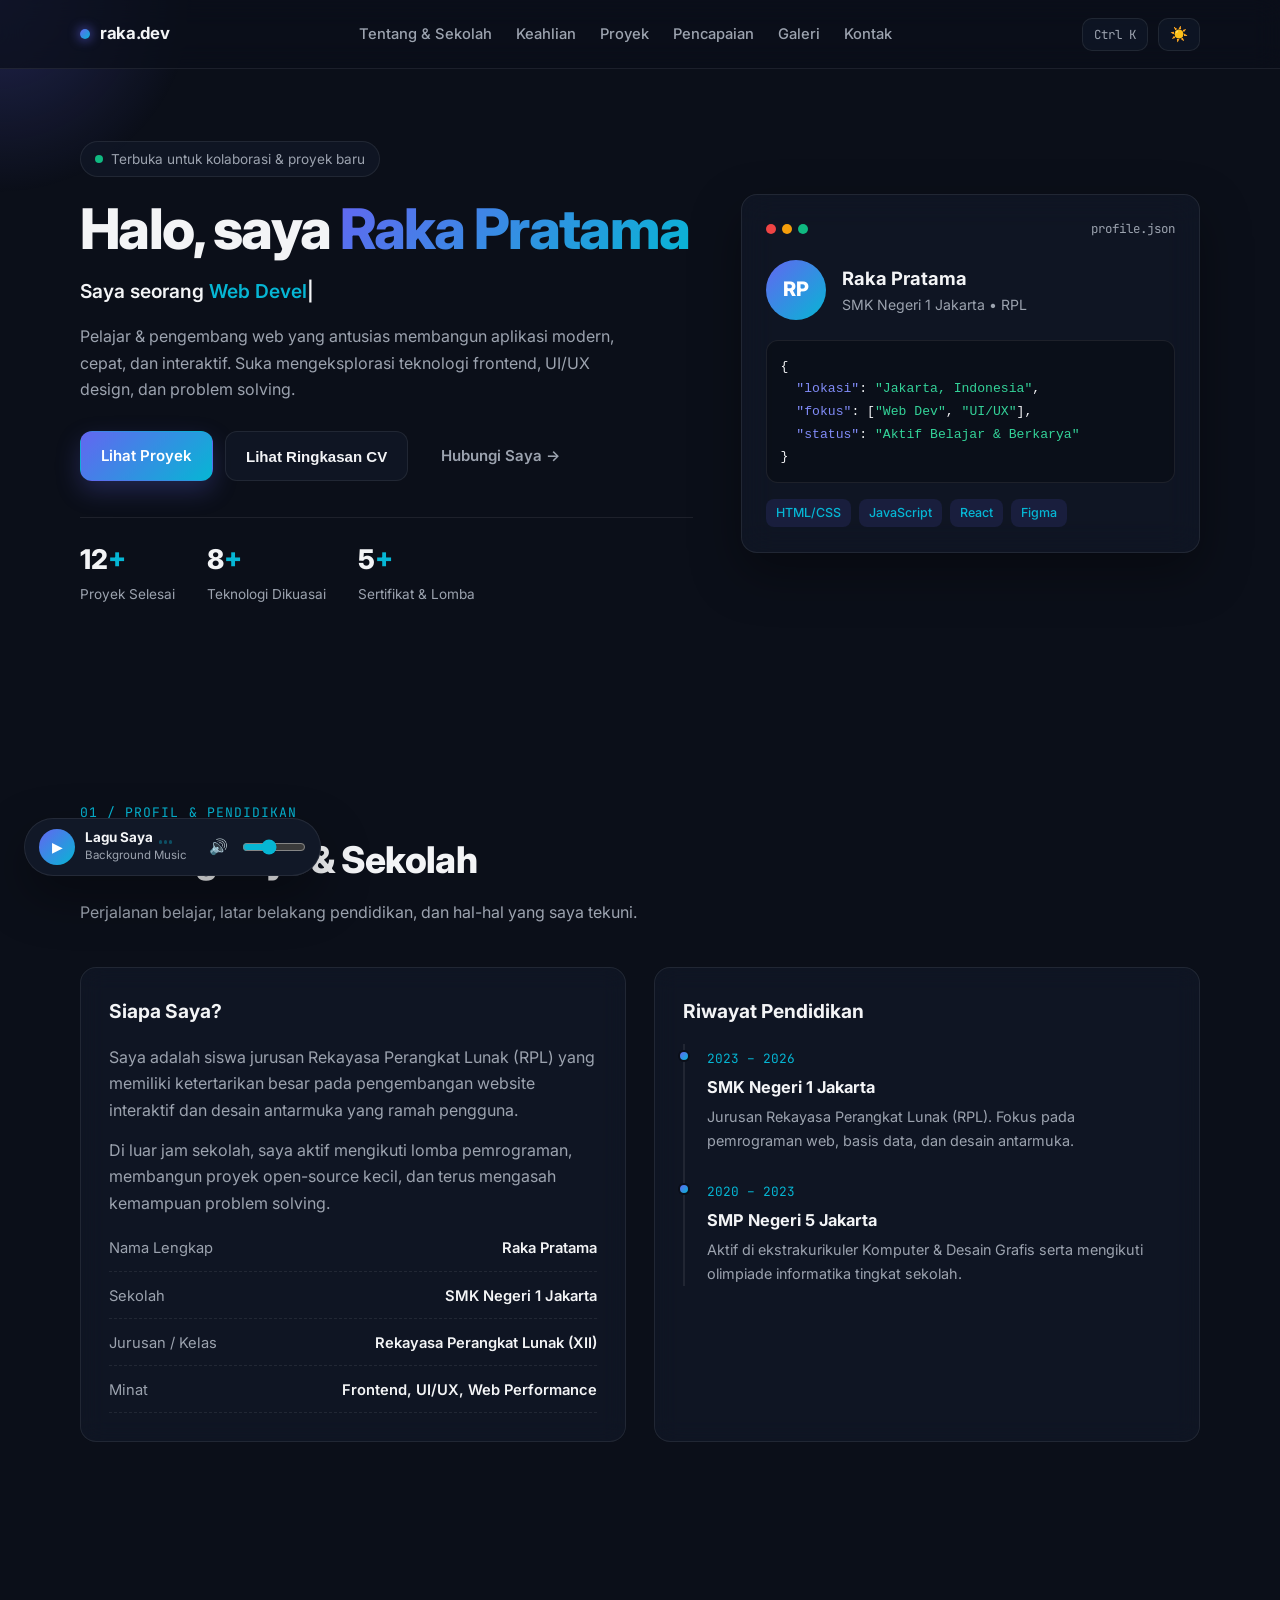
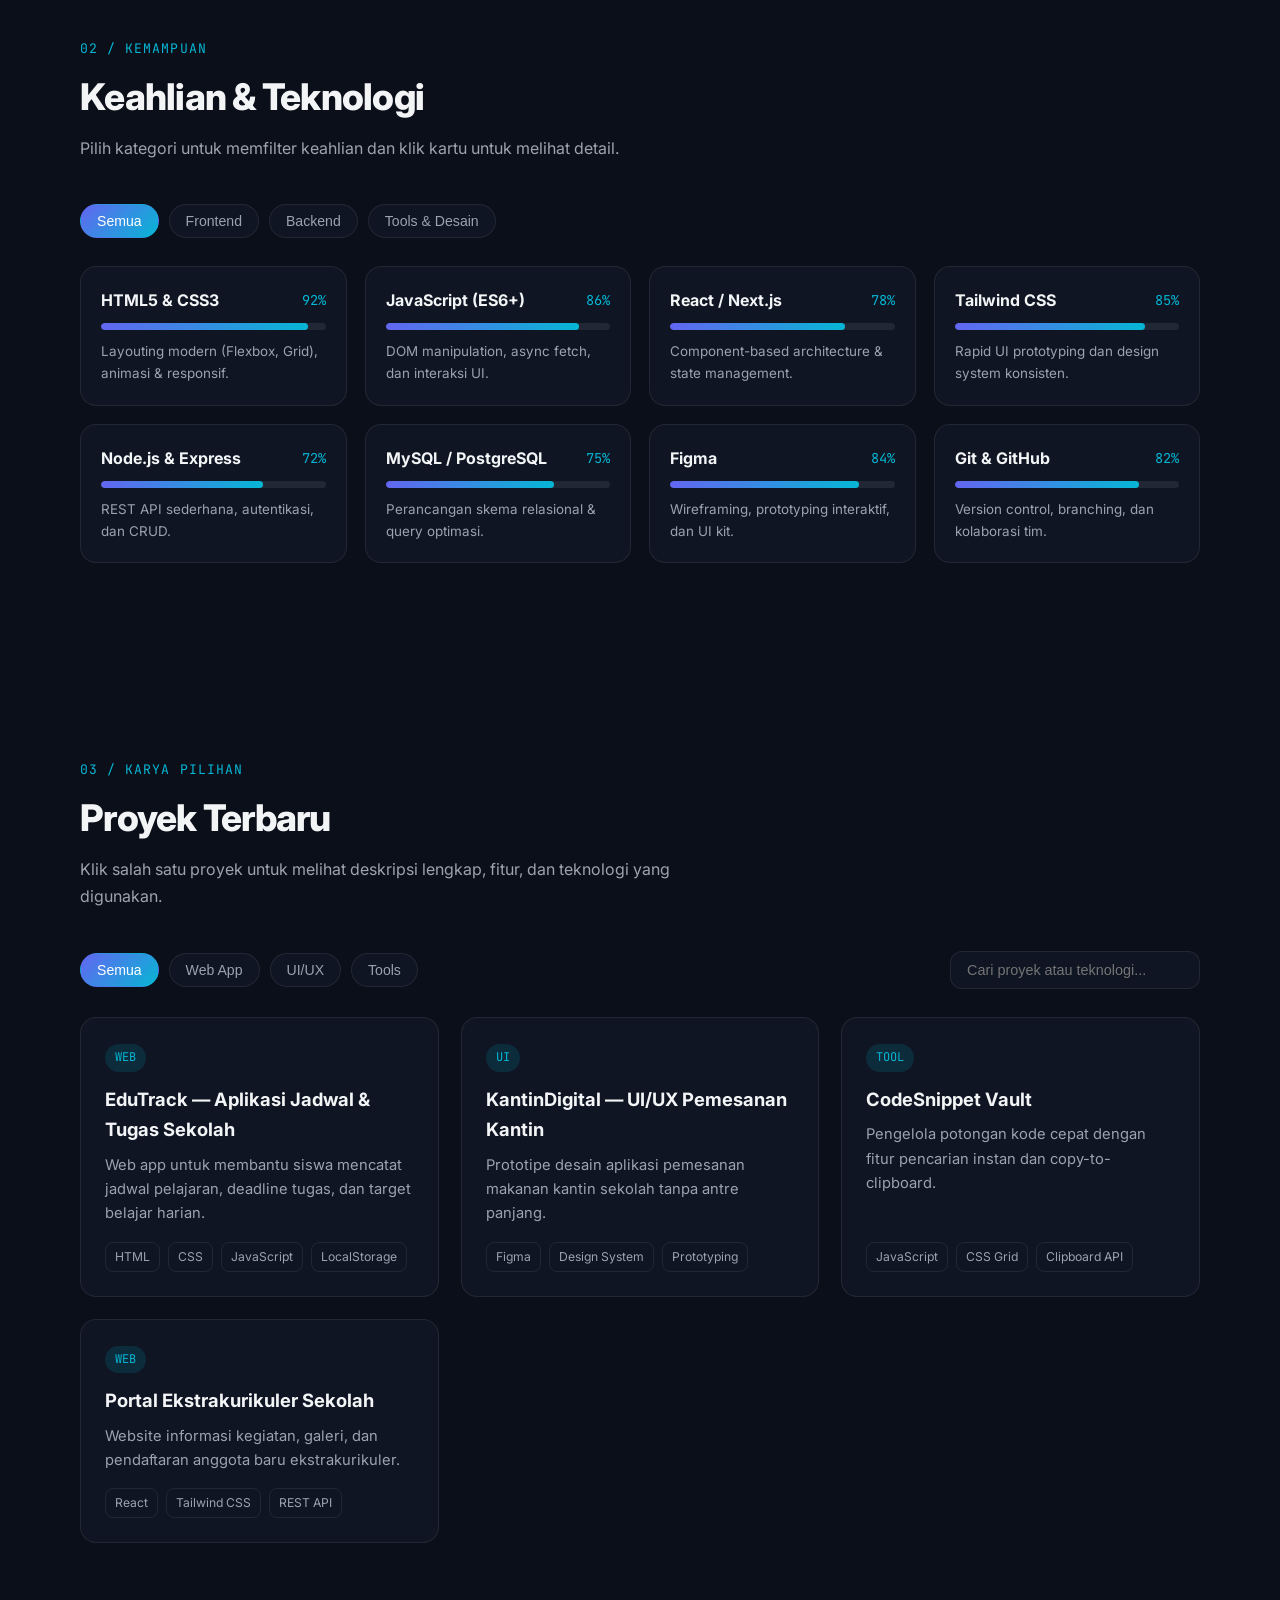
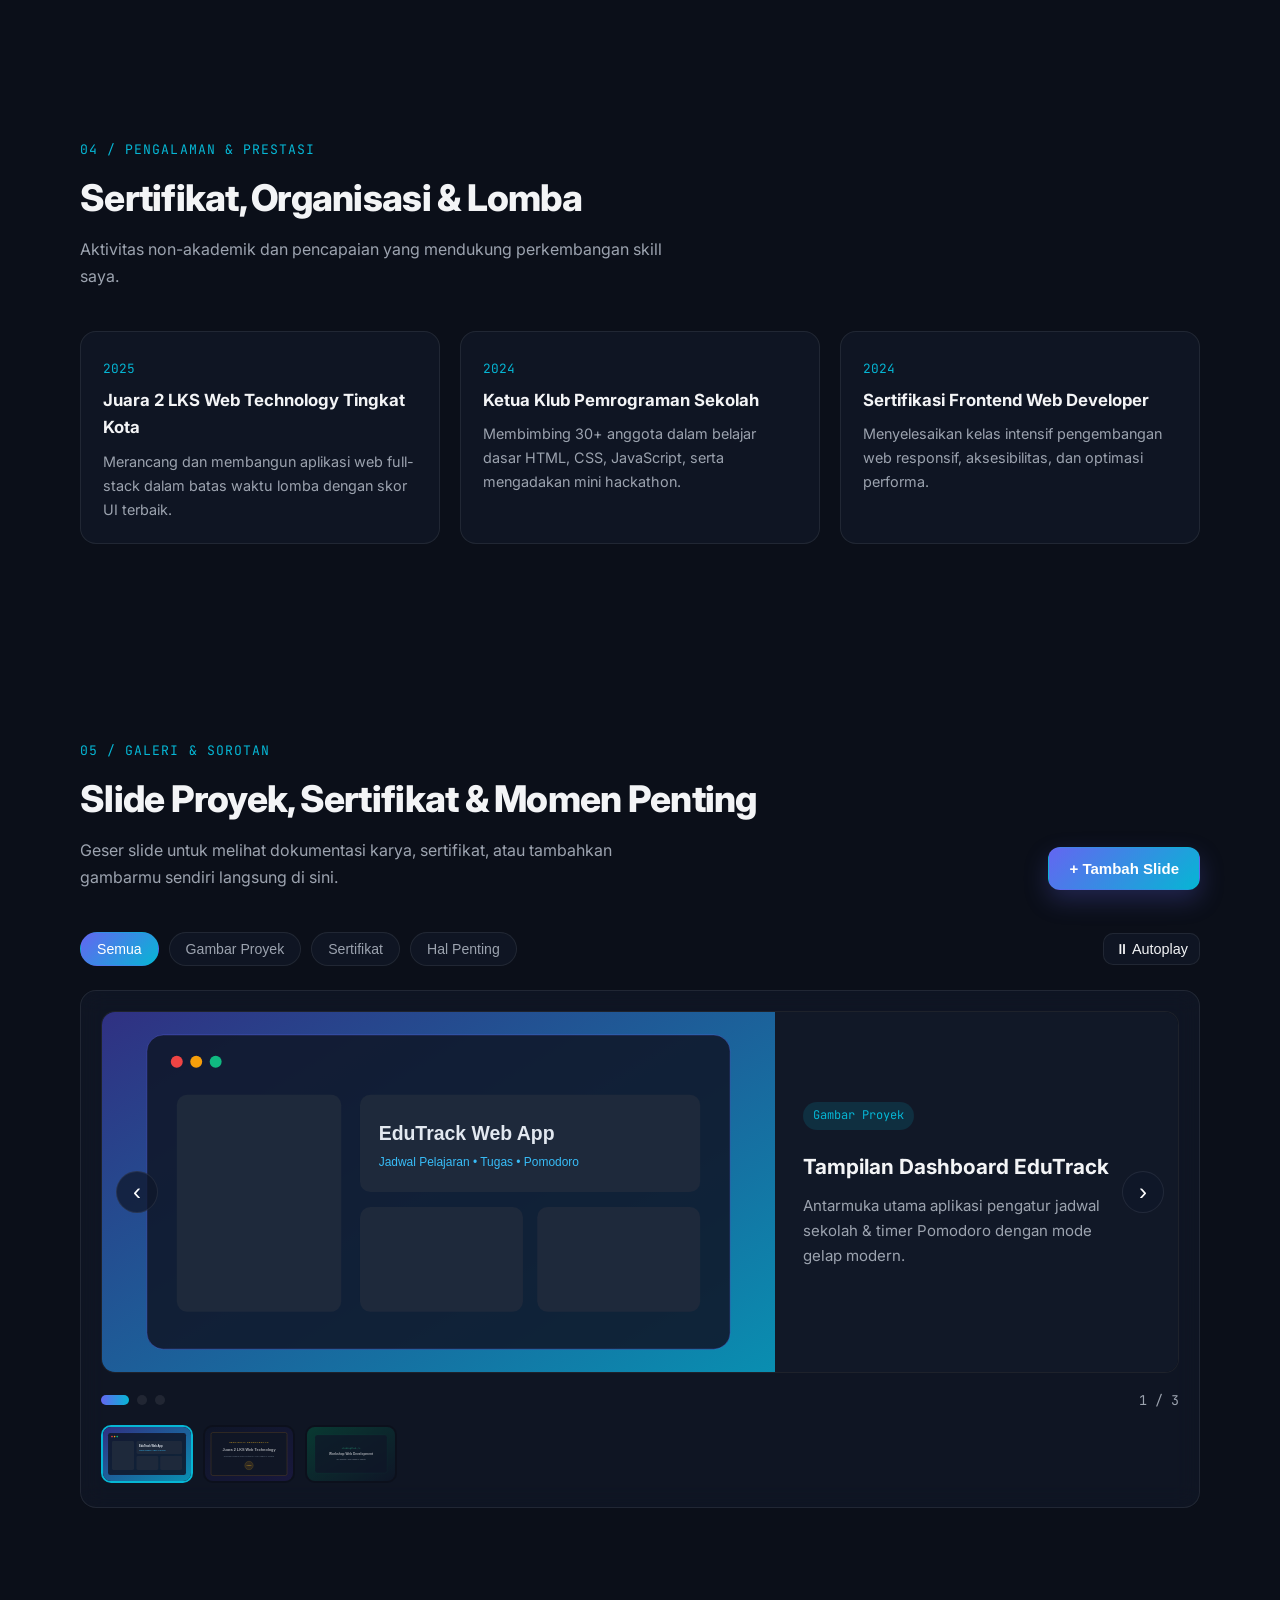
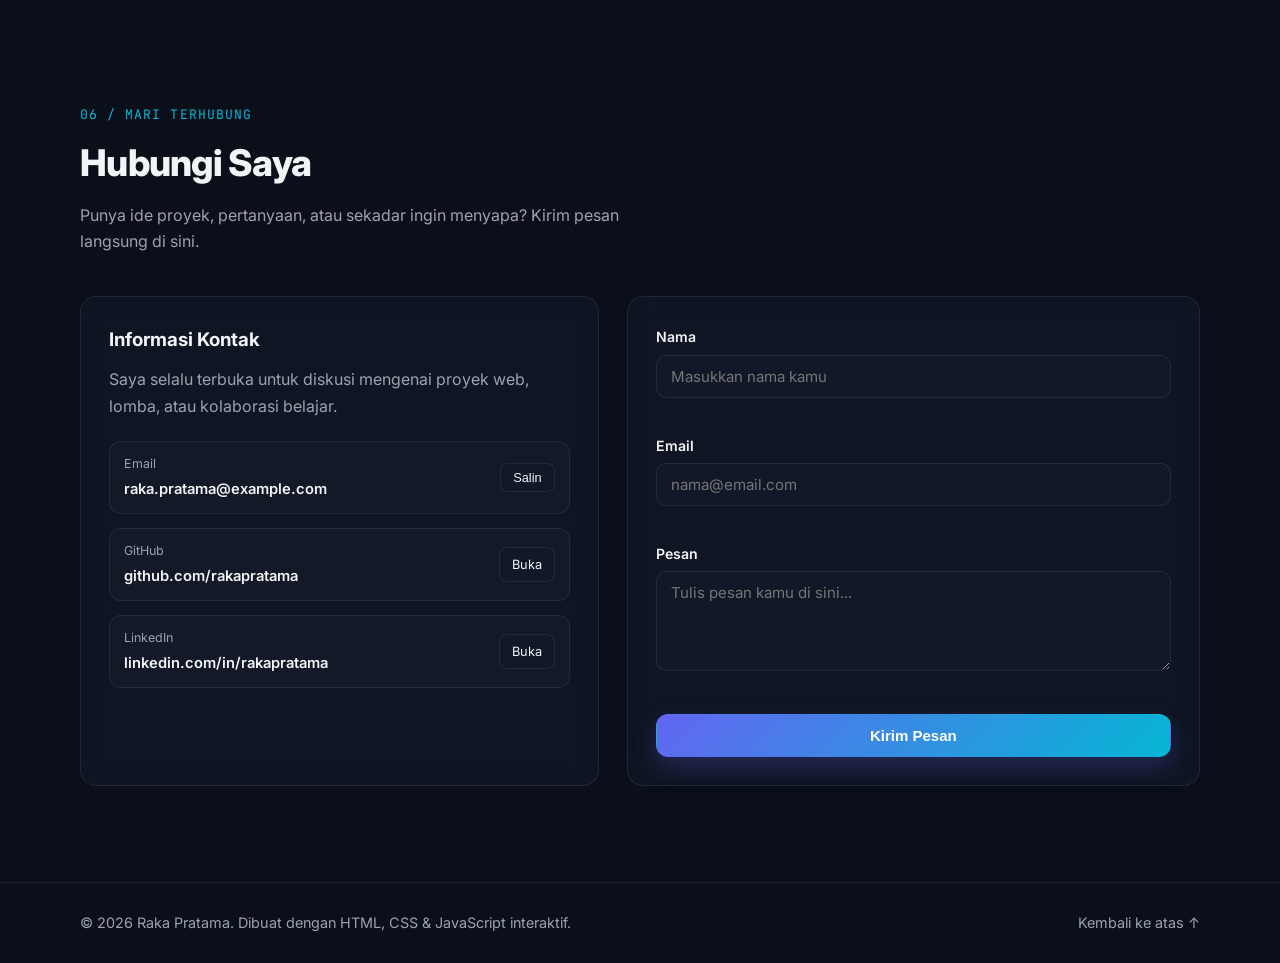
==== index.html @ 76063652 "Add files via upload" ====
<!DOCTYPE html>
<html lang="id" data-theme="dark">
<head>
  <meta charset="UTF-8" />
  <meta name="viewport" content="width=device-width, initial-scale=1.0" />
  <title>Portofolio — Raka Pratama</title>
  <meta name="description" content="Portofolio pribadi interaktif berisi profil, pendidikan, keahlian, proyek, dan kontak." />
  <link rel="preconnect" href="https://fonts.googleapis.com" />
  <link rel="preconnect" href="https://fonts.gstatic.com" crossorigin />
  <link href="https://fonts.googleapis.com/css2?family=Inter:wght@400;500;600;700;800&family=JetBrains+Mono:wght@400;500&display=swap" rel="stylesheet" />
  <link rel="stylesheet" href="styles.css" />
</head>
<body>
  <!-- Scroll Progress Bar -->
  <div class="scroll-progress" id="scrollProgress" aria-hidden="true"></div>

  <!-- Ambient Background Glow -->
  <div class="cursor-glow" id="cursorGlow" aria-hidden="true"></div>

  <!-- Navigation -->
  <header class="navbar" id="navbar">
    <div class="container nav-inner">
      <a href="#hero" class="brand">
        <span class="brand-dot"></span>
        <span id="navBrandName">raka.dev</span>
      </a>

      <nav class="nav-links" id="navLinks" aria-label="Navigasi utama">
        <a href="#about" class="nav-link">Tentang & Sekolah</a>
        <a href="#skills" class="nav-link">Keahlian</a>
        <a href="#projects" class="nav-link">Proyek</a>
        <a href="#achievements" class="nav-link">Pencapaian</a>
        <a href="#gallery" class="nav-link">Galeri</a>
        <a href="#contact" class="nav-link">Kontak</a>
      </nav>

      <div class="nav-actions">
        <button class="icon-btn" id="cmdBtn" title="Navigasi Cepat (Ctrl+K)" aria-label="Buka navigasi cepat">
          <span class="kbd-hint">Ctrl K</span>
        </button>
        <button class="icon-btn" id="themeToggle" title="Ganti Tema" aria-label="Ganti tema gelap atau terang">
          <span id="themeIcon">☀️</span>
        </button>
        <button class="hamburger" id="hamburger" aria-label="Buka menu" aria-expanded="false">
          <span></span><span></span><span></span>
        </button>
      </div>
    </div>
  </header>

  <main>
    <!-- Hero Section -->
    <section id="hero" class="hero section">
      <div class="container hero-grid">
        <div class="hero-content reveal">
          <div class="status-pill">
            <span class="pulse-dot"></span>
            <span id="heroStatus">Terbuka untuk kolaborasi & proyek baru</span>
          </div>

          <h1 class="hero-title">
            Halo, saya <span class="gradient-text" id="heroName">Raka Pratama</span>
          </h1>

          <p class="hero-typing-wrap">
            Saya seorang <span class="typing-text" id="typingText"></span><span class="cursor-blink">|</span>
          </p>

          <p class="hero-desc" id="heroBio">
            Pelajar & pengembang web yang antusias membangun aplikasi modern, cepat, dan interaktif.
            Suka mengeksplorasi teknologi frontend, UI/UX design, dan problem solving.
          </p>

          <div class="hero-cta">
            <a href="#projects" class="btn btn-primary">Lihat Proyek</a>
            <button class="btn btn-secondary" id="openCvBtn">Lihat Ringkasan CV</button>
            <a href="#contact" class="btn btn-ghost">Hubungi Saya →</a>
          </div>

          <div class="hero-stats">
            <div class="stat-item">
              <span class="stat-num" data-target="12">0</span><span class="stat-plus">+</span>
              <span class="stat-label">Proyek Selesai</span>
            </div>
            <div class="stat-item">
              <span class="stat-num" data-target="8">0</span><span class="stat-plus">+</span>
              <span class="stat-label">Teknologi Dikuasai</span>
            </div>
            <div class="stat-item">
              <span class="stat-num" data-target="5">0</span><span class="stat-plus">+</span>
              <span class="stat-label">Sertifikat & Lomba</span>
            </div>
          </div>
        </div>

        <div class="hero-visual reveal">
          <div class="profile-card" id="tiltCard">
            <div class="profile-card-header">
              <div class="window-dots">
                <span></span><span></span><span></span>
              </div>
              <span class="mono-tag">profile.json</span>
            </div>
            <div class="profile-avatar">
              <div class="avatar-ring">
                <span class="avatar-initials" id="avatarInitials">RP</span>
              </div>
              <div class="profile-meta">
                <h2 id="cardName">Raka Pratama</h2>
                <p id="cardSchool">SMK Negeri 1 Jakarta • RPL</p>
              </div>
            </div>
            <pre class="code-snippet"><code>{
  <span class="code-key">"lokasi"</span>: <span class="code-str">"Jakarta, Indonesia"</span>,
  <span class="code-key">"fokus"</span>: [<span class="code-str">"Web Dev"</span>, <span class="code-str">"UI/UX"</span>],
  <span class="code-key">"status"</span>: <span class="code-str">"Aktif Belajar & Berkarya"</span>
}</code></pre>
            <div class="quick-tags">
              <span>HTML/CSS</span>
              <span>JavaScript</span>
              <span>React</span>
              <span>Figma</span>
            </div>
          </div>
        </div>
      </div>
    </section>

    <!-- About & School Section -->
    <section id="about" class="section">
      <div class="container">
        <div class="section-header reveal">
          <span class="section-eyebrow">01 / Profil & Pendidikan</span>
          <h2 class="section-title">Tentang Saya & Sekolah</h2>
          <p class="section-subtitle">Perjalanan belajar, latar belakang pendidikan, dan hal-hal yang saya tekuni.</p>
        </div>

        <div class="about-grid">
          <div class="card about-card reveal">
            <h3>Siapa Saya?</h3>
            <p id="aboutText1">
              Saya adalah siswa jurusan Rekayasa Perangkat Lunak (RPL) yang memiliki ketertarikan besar pada pengembangan website interaktif dan desain antarmuka yang ramah pengguna.
            </p>
            <p id="aboutText2">
              Di luar jam sekolah, saya aktif mengikuti lomba pemrograman, membangun proyek open-source kecil, dan terus mengasah kemampuan problem solving.
            </p>
            <div class="info-list">
              <div class="info-row">
                <span class="info-label">Nama Lengkap</span>
                <span class="info-value" id="infoName">Raka Pratama</span>
              </div>
              <div class="info-row">
                <span class="info-label">Sekolah</span>
                <span class="info-value" id="infoSchool">SMK Negeri 1 Jakarta</span>
              </div>
              <div class="info-row">
                <span class="info-label">Jurusan / Kelas</span>
                <span class="info-value" id="infoMajor">Rekayasa Perangkat Lunak (XII)</span>
              </div>
              <div class="info-row">
                <span class="info-label">Minat</span>
                <span class="info-value" id="infoInterest">Frontend, UI/UX, Web Performance</span>
              </div>
            </div>
          </div>

          <div class="card timeline-card reveal">
            <h3>Riwayat Pendidikan</h3>
            <div class="timeline" id="educationTimeline">
              <!-- Populated by JS -->
            </div>
          </div>
        </div>
      </div>
    </section>

    <!-- Skills Section -->
    <section id="skills" class="section">
      <div class="container">
        <div class="section-header reveal">
          <span class="section-eyebrow">02 / Kemampuan</span>
          <h2 class="section-title">Keahlian & Teknologi</h2>
          <p class="section-subtitle">Pilih kategori untuk memfilter keahlian dan klik kartu untuk melihat detail.</p>
        </div>

        <div class="filter-bar reveal" id="skillFilters" role="tablist" aria-label="Filter keahlian">
          <button class="filter-btn active" data-filter="all">Semua</button>
          <button class="filter-btn" data-filter="frontend">Frontend</button>
          <button class="filter-btn" data-filter="backend">Backend</button>
          <button class="filter-btn" data-filter="tools">Tools & Desain</button>
        </div>

        <div class="skills-grid" id="skillsGrid">
          <!-- Populated by JS -->
        </div>
      </div>
    </section>

    <!-- Projects Section -->
    <section id="projects" class="section">
      <div class="container">
        <div class="section-header reveal">
          <span class="section-eyebrow">03 / Karya Pilihan</span>
          <h2 class="section-title">Proyek Terbaru</h2>
          <p class="section-subtitle">Klik salah satu proyek untuk melihat deskripsi lengkap, fitur, dan teknologi yang digunakan.</p>
        </div>

        <div class="projects-controls reveal">
          <div class="filter-bar" id="projectFilters" role="tablist" aria-label="Filter proyek">
            <button class="filter-btn active" data-filter="all">Semua</button>
            <button class="filter-btn" data-filter="web">Web App</button>
            <button class="filter-btn" data-filter="ui">UI/UX</button>
            <button class="filter-btn" data-filter="tool">Tools</button>
          </div>
          <div class="search-box">
            <input type="search" id="projectSearch" placeholder="Cari proyek atau teknologi..." aria-label="Cari proyek" />
          </div>
        </div>

        <div class="projects-grid" id="projectsGrid">
          <!-- Populated by JS -->
        </div>
      </div>
    </section>

    <!-- Achievements & Experience Section -->
    <section id="achievements" class="section">
      <div class="container">
        <div class="section-header reveal">
          <span class="section-eyebrow">04 / Pengalaman & Prestasi</span>
          <h2 class="section-title">Sertifikat, Organisasi & Lomba</h2>
          <p class="section-subtitle">Aktivitas non-akademik dan pencapaian yang mendukung perkembangan skill saya.</p>
        </div>

        <div class="achievements-grid" id="achievementsGrid">
          <!-- Populated by JS -->
        </div>
      </div>
    </section>

    <!-- Gallery & Highlights Slider Section -->
    <section id="gallery" class="section">
      <div class="container">
        <div class="section-header gallery-header reveal">
          <div>
            <span class="section-eyebrow">05 / Galeri & Sorotan</span>
            <h2 class="section-title">Slide Proyek, Sertifikat & Momen Penting</h2>
            <p class="section-subtitle">Geser slide untuk melihat dokumentasi karya, sertifikat, atau tambahkan gambarmu sendiri langsung di sini.</p>
          </div>
          <button class="btn btn-primary" id="openAddSlideBtn">+ Tambah Slide</button>
        </div>

        <div class="gallery-controls reveal">
          <div class="filter-bar" id="galleryFilters" role="tablist" aria-label="Filter galeri">
            <button class="filter-btn active" data-filter="all">Semua</button>
            <button class="filter-btn" data-filter="proyek">Gambar Proyek</button>
            <button class="filter-btn" data-filter="sertifikat">Sertifikat</button>
            <button class="filter-btn" data-filter="penting">Hal Penting</button>
          </div>
          <button class="icon-btn" id="autoplayToggle" aria-pressed="true" title="Putar/Jeda slide otomatis">
            ⏸ Autoplay
          </button>
        </div>

        <div class="slider-wrapper card reveal" id="sliderWrapper">
          <div class="slider-viewport" id="sliderViewport">
            <div class="slider-track" id="sliderTrack">
              <!-- Populated by JS -->
            </div>
            <button class="slider-arrow prev" id="prevSlideBtn" aria-label="Slide sebelumnya">‹</button>
            <button class="slider-arrow next" id="nextSlideBtn" aria-label="Slide berikutnya">›</button>
          </div>

          <div class="slider-footer">
            <div class="slider-dots" id="sliderDots" role="tablist" aria-label="Pilih slide"></div>
            <div class="slider-counter" id="sliderCounter">1 / 1</div>
          </div>

          <div class="slider-thumbs" id="sliderThumbs"></div>
        </div>
      </div>
    </section>

    <!-- Contact Section -->
    <section id="contact" class="section">
      <div class="container">
        <div class="section-header reveal">
          <span class="section-eyebrow">06 / Mari Terhubung</span>
          <h2 class="section-title">Hubungi Saya</h2>
          <p class="section-subtitle">Punya ide proyek, pertanyaan, atau sekadar ingin menyapa? Kirim pesan langsung di sini.</p>
        </div>

        <div class="contact-grid">
          <div class="card contact-info reveal">
            <h3>Informasi Kontak</h3>
            <p>Saya selalu terbuka untuk diskusi mengenai proyek web, lomba, atau kolaborasi belajar.</p>

            <div class="contact-items">
              <div class="contact-item">
                <div>
                  <span class="contact-label">Email</span>
                  <span class="contact-value" id="contactEmail">raka.pratama@example.com</span>
                </div>
                <button class="btn-mini copy-btn" data-copy="raka.pratama@example.com">Salin</button>
              </div>
              <div class="contact-item">
                <div>
                  <span class="contact-label">GitHub</span>
                  <span class="contact-value">github.com/rakapratama</span>
                </div>
                <a href="https://github.com" target="_blank" rel="noopener" class="btn-mini">Buka</a>
              </div>
              <div class="contact-item">
                <div>
                  <span class="contact-label">LinkedIn</span>
                  <span class="contact-value">linkedin.com/in/rakapratama</span>
                </div>
                <a href="https://linkedin.com" target="_blank" rel="noopener" class="btn-mini">Buka</a>
              </div>
            </div>
          </div>

          <form class="card contact-form reveal" id="contactForm" novalidate>
            <div class="form-group">
              <label for="senderName">Nama</label>
              <input type="text" id="senderName" name="name" placeholder="Masukkan nama kamu" required />
              <span class="error-msg" id="nameError"></span>
            </div>
            <div class="form-group">
              <label for="senderEmail">Email</label>
              <input type="email" id="senderEmail" name="email" placeholder="nama@email.com" required />
              <span class="error-msg" id="emailError"></span>
            </div>
            <div class="form-group">
              <label for="senderMessage">Pesan</label>
              <textarea id="senderMessage" name="message" rows="4" placeholder="Tulis pesan kamu di sini..." required></textarea>
              <span class="error-msg" id="messageError"></span>
            </div>
            <button type="submit" class="btn btn-primary btn-full">Kirim Pesan</button>
          </form>
        </div>
      </div>
    </section>
  </main>

  <footer class="footer">
    <div class="container footer-inner">
      <p>© <span id="yearNow">2026</span> <span id="footerName">Raka Pratama</span>. Dibuat dengan HTML, CSS & JavaScript interaktif.</p>
      <a href="#hero" class="back-top">Kembali ke atas ↑</a>
    </div>
  </footer>

  <!-- Project Detail Modal -->
  <div class="modal-backdrop" id="projectModal" aria-hidden="true" role="dialog" aria-modal="true">
    <div class="modal-box">
      <button class="modal-close" id="closeProjectModal" aria-label="Tutup modal">✕</button>
      <div id="projectModalBody"></div>
    </div>
  </div>

  <!-- CV Preview Modal -->
  <div class="modal-backdrop" id="cvModal" aria-hidden="true" role="dialog" aria-modal="true">
    <div class="modal-box">
      <button class="modal-close" id="closeCvModal" aria-label="Tutup modal CV">✕</button>
      <h2>Ringkasan CV</h2>
      <p class="modal-subtitle">Raka Pratama — Pelajar RPL & Web Developer</p>
      <div class="cv-preview">
        <h4>Pendidikan</h4>
        <p>SMK Negeri 1 Jakarta — Rekayasa Perangkat Lunak (2023 – 2026)</p>
        <h4>Keahlian Utama</h4>
        <p>HTML5, CSS3, JavaScript (ES6+), React, Node.js, Tailwind CSS, Figma, Git</p>
        <h4>Pengalaman & Prestasi</h4>
        <ul>
          <li>Juara 2 LKS Web Technology Tingkat Kota (2025)</li>
          <li>Ketua Divisi IT — OSIS / Klub Coding Sekolah</li>
          <li>Magang Junior Frontend Developer (3 Bulan)</li>
        </ul>
      </div>
      <div class="modal-actions">
        <button class="btn btn-primary" id="printCvBtn">Cetak / Simpan PDF</button>
      </div>
    </div>
  </div>

  <!-- Command Palette (Ctrl+K) -->
  <div class="modal-backdrop" id="cmdModal" aria-hidden="true" role="dialog" aria-modal="true">
    <div class="modal-box cmd-box">
      <input type="text" id="cmdInput" placeholder="Ketik tujuan (contoh: proyek, sekolah, tema, cv)..." aria-label="Perintah cepat" />
      <ul class="cmd-list" id="cmdList"></ul>
    </div>
  </div>

  <!-- Add Slide Modal -->
  <div class="modal-backdrop" id="addSlideModal" aria-hidden="true" role="dialog" aria-modal="true">
    <div class="modal-box">
      <button class="modal-close" id="closeAddSlideModal" aria-label="Tutup modal tambah slide">✕</button>
      <h2>Tambah Gambar ke Slide</h2>
      <p class="modal-subtitle">Unggah gambar proyek, sertifikat, atau momen penting langsung dari perangkatmu.</p>
      <form id="addSlideForm">
        <div class="form-group">
          <label for="slideCategory">Kategori</label>
          <select id="slideCategory" required>
            <option value="proyek">Gambar Proyek</option>
            <option value="sertifikat">Sertifikat</option>
            <option value="penting">Hal Penting</option>
          </select>
        </div>
        <div class="form-group">
          <label for="slideTitle">Judul Slide</label>
          <input type="text" id="slideTitle" placeholder="Contoh: Sertifikat Juara 2 LKS Web Tech" required />
        </div>
        <div class="form-group">
          <label for="slideDesc">Keterangan Singkat</label>
          <textarea id="slideDesc" rows="2" placeholder="Ceritakan sedikit tentang gambar ini..." required></textarea>
        </div>
        <div class="form-group">
          <label for="slideFile">Pilih File Gambar (JPG/PNG/WebP)</label>
          <input type="file" id="slideFile" accept="image/*" />
        </div>
        <div class="form-group">
          <label for="slideUrl">Atau masukkan URL Gambar (opsional)</label>
          <input type="url" id="slideUrl" placeholder="https://example.com/gambar.jpg" />
        </div>
        <button type="submit" class="btn btn-primary btn-full">Tambahkan ke Slide</button>
      </form>
    </div>
  </div>

  <!-- Floating Music Player -->
  <div class="music-player" id="musicPlayer" aria-label="Pemutar musik latar">
    <button class="music-play-btn" id="musicToggleBtn" aria-label="Putar atau jeda musik" title="Putar / Jeda Musik">
      <span id="musicPlayIcon">▶</span>
    </button>
    <div class="music-info">
      <div class="music-title-row">
        <span class="music-title" id="musicTitle">Lofi Ambient Beat</span>
        <div class="eq-bars" id="eqBars" aria-hidden="true">
          <span></span><span></span><span></span>
        </div>
      </div>
      <span class="music-artist" id="musicArtist">Ganti lagu di script.js</span>
    </div>
    <button class="music-mute-btn" id="musicMuteBtn" aria-label="Bisukan musik" title="Bisukan / Suarakan">🔊</button>
    <input type="range" class="music-volume" id="musicVolume" min="0" max="1" step="0.05" value="0.4" aria-label="Volume musik" />
    <audio id="bgAudio" loop preload="none"></audio>
  </div>

  <!-- Toast Notification -->
  <div class="toast" id="toast" role="status" aria-live="polite"></div>

  <script src="script.js"></script>
</body>
</html>
---- styles.css ----
/* ===== CSS Variables & Themes ===== */
:root {
  --bg: #0b0f19;
  --bg-elevated: #111827;
  --card-bg: rgba(17, 24, 39, 0.72);
  --border: rgba(255, 255, 255, 0.08);
  --text: #f3f4f6;
  --text-muted: #9ca3af;
  --accent: #6366f1;
  --accent-2: #06b6d4;
  --accent-glow: rgba(99, 102, 241, 0.25);
  --success: #10b981;
  --danger: #ef4444;
  --radius: 16px;
  --shadow: 0 20px 50px rgba(0, 0, 0, 0.35);
}

[data-theme="light"] {
  --bg: #f8fafc;
  --bg-elevated: #ffffff;
  --card-bg: rgba(255, 255, 255, 0.88);
  --border: rgba(15, 23, 42, 0.08);
  --text: #0f172a;
  --text-muted: #475569;
  --accent: #4f46e5;
  --accent-2: #0891b2;
  --accent-glow: rgba(79, 70, 229, 0.14);
  --shadow: 0 18px 40px rgba(15, 23, 42, 0.08);
}

/* ===== Base Reset ===== */
*, *::before, *::after {
  box-sizing: border-box;
  margin: 0;
  padding: 0;
}

html {
  scroll-behavior: smooth;
}

body {
  font-family: 'Inter', system-ui, -apple-system, sans-serif;
  background-color: var(--bg);
  color: var(--text);
  line-height: 1.65;
  overflow-x: hidden;
  transition: background-color 0.3s ease, color 0.3s ease;
}

a {
  color: inherit;
  text-decoration: none;
}

.container {
  width: min(1120px, 92%);
  margin: 0 auto;
}

.section {
  padding: 96px 0;
  position: relative;
}

/* ===== Scroll Progress & Cursor Glow ===== */
.scroll-progress {
  position: fixed;
  top: 0;
  left: 0;
  height: 3px;
  width: 0%;
  background: linear-gradient(90deg, var(--accent), var(--accent-2));
  z-index: 1000;
  transition: width 0.08s linear;
}

.cursor-glow {
  position: fixed;
  width: 420px;
  height: 420px;
  border-radius: 50%;
  background: radial-gradient(circle, var(--accent-glow), transparent 65%);
  pointer-events: none;
  transform: translate(-50%, -50%);
  z-index: 0;
  transition: opacity 0.3s ease;
}

/* ===== Navbar ===== */
.navbar {
  position: sticky;
  top: 0;
  z-index: 100;
  backdrop-filter: blur(14px);
  background: rgba(11, 15, 25, 0.72);
  border-bottom: 1px solid var(--border);
  transition: background 0.3s ease;
}

[data-theme="light"] .navbar {
  background: rgba(248, 250, 252, 0.82);
}

.nav-inner {
  display: flex;
  align-items: center;
  justify-content: space-between;
  height: 68px;
}

.brand {
  display: flex;
  align-items: center;
  gap: 10px;
  font-weight: 700;
  font-size: 1.05rem;
  letter-spacing: -0.02em;
}

.brand-dot {
  width: 10px;
  height: 10px;
  border-radius: 50%;
  background: linear-gradient(135deg, var(--accent), var(--accent-2));
  box-shadow: 0 0 12px var(--accent);
}

.nav-links {
  display: flex;
  gap: 24px;
}

.nav-link {
  font-size: 0.92rem;
  color: var(--text-muted);
  font-weight: 500;
  transition: color 0.2s ease;
  position: relative;
}

.nav-link:hover,
.nav-link.active {
  color: var(--text);
}

.nav-link.active::after {
  content: '';
  position: absolute;
  left: 0;
  bottom: -6px;
  width: 100%;
  height: 2px;
  border-radius: 2px;
  background: linear-gradient(90deg, var(--accent), var(--accent-2));
}

.nav-actions {
  display: flex;
  align-items: center;
  gap: 10px;
}

.icon-btn {
  background: var(--card-bg);
  border: 1px solid var(--border);
  color: var(--text);
  border-radius: 10px;
  padding: 7px 11px;
  cursor: pointer;
  font-size: 0.9rem;
  transition: transform 0.15s ease, border-color 0.2s ease;
}

.icon-btn:hover {
  transform: translateY(-1px);
  border-color: var(--accent);
}

.kbd-hint {
  font-family: 'JetBrains Mono', monospace;
  font-size: 0.78rem;
  color: var(--text-muted);
}

.hamburger {
  display: none;
  flex-direction: column;
  gap: 5px;
  background: transparent;
  border: none;
  cursor: pointer;
  padding: 6px;
}

.hamburger span {
  width: 22px;
  height: 2px;
  background: var(--text);
  border-radius: 2px;
}

/* ===== Hero ===== */
.hero {
  padding-top: 72px;
}

.hero-grid {
  display: grid;
  grid-template-columns: 1.2fr 0.9fr;
  gap: 48px;
  align-items: center;
}

.status-pill {
  display: inline-flex;
  align-items: center;
  gap: 8px;
  padding: 6px 14px;
  border-radius: 999px;
  background: var(--card-bg);
  border: 1px solid var(--border);
  font-size: 0.85rem;
  color: var(--text-muted);
  margin-bottom: 20px;
}

.pulse-dot {
  width: 8px;
  height: 8px;
  border-radius: 50%;
  background: var(--success);
  box-shadow: 0 0 0 0 rgba(16, 185, 129, 0.7);
  animation: pulse 2s infinite;
}

@keyframes pulse {
  0% { box-shadow: 0 0 0 0 rgba(16, 185, 129, 0.7); }
  70% { box-shadow: 0 0 0 10px rgba(16, 185, 129, 0); }
  100% { box-shadow: 0 0 0 0 rgba(16, 185, 129, 0); }
}

.hero-title {
  font-size: clamp(2.2rem, 4.5vw, 3.5rem);
  line-height: 1.15;
  font-weight: 800;
  letter-spacing: -0.03em;
  margin-bottom: 14px;
}

.gradient-text {
  background: linear-gradient(135deg, var(--accent), var(--accent-2));
  -webkit-background-clip: text;
  background-clip: text;
  color: transparent;
}

.hero-typing-wrap {
  font-size: 1.2rem;
  font-weight: 600;
  margin-bottom: 16px;
}

.typing-text {
  color: var(--accent-2);
}

.cursor-blink {
  animation: blink 1s step-end infinite;
}

@keyframes blink {
  50% { opacity: 0; }
}

.hero-desc {
  color: var(--text-muted);
  max-width: 560px;
  margin-bottom: 28px;
}

.hero-cta {
  display: flex;
  flex-wrap: wrap;
  gap: 12px;
  margin-bottom: 36px;
}

.btn {
  display: inline-flex;
  align-items: center;
  justify-content: center;
  gap: 8px;
  padding: 12px 20px;
  border-radius: 12px;
  font-weight: 600;
  font-size: 0.94rem;
  cursor: pointer;
  border: 1px solid transparent;
  transition: transform 0.18s ease, box-shadow 0.2s ease, background 0.2s ease;
}

.btn:hover {
  transform: translateY(-2px);
}

.btn-primary {
  background: linear-gradient(135deg, var(--accent), var(--accent-2));
  color: #fff;
  box-shadow: 0 10px 25px var(--accent-glow);
}

.btn-secondary {
  background: var(--card-bg);
  border-color: var(--border);
  color: var(--text);
}

.btn-ghost {
  background: transparent;
  color: var(--text-muted);
}

.btn-ghost:hover {
  color: var(--text);
}

.btn-full {
  width: 100%;
}

.hero-stats {
  display: flex;
  gap: 32px;
  flex-wrap: wrap;
  padding-top: 20px;
  border-top: 1px solid var(--border);
}

.stat-num, .stat-plus {
  font-size: 1.7rem;
  font-weight: 800;
}

.stat-plus {
  color: var(--accent-2);
}

.stat-label {
  display: block;
  font-size: 0.85rem;
  color: var(--text-muted);
}

/* ===== Tilt Profile Card ===== */
.profile-card {
  background: var(--card-bg);
  border: 1px solid var(--border);
  border-radius: var(--radius);
  padding: 24px;
  box-shadow: var(--shadow);
  backdrop-filter: blur(16px);
  transform-style: preserve-3d;
  transition: transform 0.15s ease;
}

.profile-card-header {
  display: flex;
  justify-content: space-between;
  align-items: center;
  margin-bottom: 20px;
}

.window-dots {
  display: flex;
  gap: 6px;
}

.window-dots span {
  width: 10px;
  height: 10px;
  border-radius: 50%;
  background: var(--border);
}

.window-dots span:nth-child(1) { background: #ef4444; }
.window-dots span:nth-child(2) { background: #f59e0b; }
.window-dots span:nth-child(3) { background: #10b981; }

.mono-tag {
  font-family: 'JetBrains Mono', monospace;
  font-size: 0.78rem;
  color: var(--text-muted);
}

.profile-avatar {
  display: flex;
  align-items: center;
  gap: 16px;
  margin-bottom: 20px;
}

.avatar-ring {
  width: 60px;
  height: 60px;
  border-radius: 50%;
  background: linear-gradient(135deg, var(--accent), var(--accent-2));
  display: grid;
  place-items: center;
  font-weight: 800;
  font-size: 1.25rem;
  color: #fff;
  flex-shrink: 0;
}

.profile-meta h2 {
  font-size: 1.15rem;
}

.profile-meta p {
  font-size: 0.88rem;
  color: var(--text-muted);
}

.code-snippet {
  background: rgba(0, 0, 0, 0.28);
  border: 1px solid var(--border);
  border-radius: 12px;
  padding: 14px;
  font-family: 'JetBrains Mono', monospace;
  font-size: 0.82rem;
  overflow-x: auto;
  margin-bottom: 16px;
}

[data-theme="light"] .code-snippet {
  background: #f1f5f9;
}

.code-key { color: #818cf8; }
.code-str { color: #34d399; }
[data-theme="light"] .code-key { color: #4f46e5; }
[data-theme="light"] .code-str { color: #059669; }

.quick-tags {
  display: flex;
  flex-wrap: wrap;
  gap: 8px;
}

.quick-tags span {
  font-size: 0.78rem;
  padding: 4px 10px;
  border-radius: 8px;
  background: rgba(99, 102, 241, 0.12);
  color: var(--accent-2);
  font-weight: 500;
}

/* ===== Section Headers & Cards ===== */
.section-header {
  margin-bottom: 42px;
}

.section-eyebrow {
  font-family: 'JetBrains Mono', monospace;
  font-size: 0.82rem;
  color: var(--accent-2);
  text-transform: uppercase;
  letter-spacing: 0.08em;
}

.section-title {
  font-size: clamp(1.7rem, 3vw, 2.3rem);
  font-weight: 800;
  margin: 6px 0 8px;
  letter-spacing: -0.02em;
}

.section-subtitle {
  color: var(--text-muted);
  max-width: 600px;
}

.card {
  background: var(--card-bg);
  border: 1px solid var(--border);
  border-radius: var(--radius);
  padding: 28px;
  backdrop-filter: blur(12px);
  transition: transform 0.25s ease, border-color 0.25s ease;
}

.card:hover {
  border-color: rgba(99, 102, 241, 0.35);
}

/* ===== About & Timeline ===== */
.about-grid {
  display: grid;
  grid-template-columns: 1fr 1fr;
  gap: 28px;
}

.about-card h3,
.timeline-card h3 {
  margin-bottom: 16px;
  font-size: 1.2rem;
}

.about-card p {
  color: var(--text-muted);
  margin-bottom: 14px;
}

.info-list {
  margin-top: 20px;
  display: grid;
  gap: 12px;
}

.info-row {
  display: flex;
  justify-content: space-between;
  gap: 12px;
  padding-bottom: 10px;
  border-bottom: 1px dashed var(--border);
  font-size: 0.92rem;
}

.info-label {
  color: var(--text-muted);
}

.info-value {
  font-weight: 600;
  text-align: right;
}

.timeline {
  position: relative;
  padding-left: 22px;
  border-left: 2px solid var(--border);
  display: grid;
  gap: 24px;
}

.timeline-item {
  position: relative;
}

.timeline-item::before {
  content: '';
  position: absolute;
  left: -29px;
  top: 6px;
  width: 12px;
  height: 12px;
  border-radius: 50%;
  background: linear-gradient(135deg, var(--accent), var(--accent-2));
  border: 2px solid var(--bg);
}

.timeline-year {
  font-family: 'JetBrains Mono', monospace;
  font-size: 0.8rem;
  color: var(--accent-2);
}

.timeline-item h4 {
  font-size: 1.02rem;
  margin: 4px 0;
}

.timeline-item p {
  font-size: 0.9rem;
  color: var(--text-muted);
}

/* ===== Filters & Search ===== */
.filter-bar {
  display: flex;
  flex-wrap: wrap;
  gap: 10px;
  margin-bottom: 28px;
}

.filter-btn {
  background: var(--card-bg);
  border: 1px solid var(--border);
  color: var(--text-muted);
  padding: 8px 16px;
  border-radius: 999px;
  font-size: 0.88rem;
  font-weight: 500;
  cursor: pointer;
  transition: all 0.2s ease;
}

.filter-btn:hover,
.filter-btn.active {
  background: linear-gradient(135deg, var(--accent), var(--accent-2));
  color: #fff;
  border-color: transparent;
}

.projects-controls {
  display: flex;
  justify-content: space-between;
  align-items: center;
  flex-wrap: wrap;
  gap: 16px;
  margin-bottom: 28px;
}

.projects-controls .filter-bar {
  margin-bottom: 0;
}

.search-box input {
  background: var(--card-bg);
  border: 1px solid var(--border);
  color: var(--text);
  padding: 10px 16px;
  border-radius: 12px;
  min-width: 250px;
  font-size: 0.9rem;
  outline: none;
}

.search-box input:focus {
  border-color: var(--accent);
}

/* ===== Skills Grid ===== */
.skills-grid {
  display: grid;
  grid-template-columns: repeat(auto-fill, minmax(240px, 1fr));
  gap: 18px;
}

.skill-card {
  background: var(--card-bg);
  border: 1px solid var(--border);
  border-radius: var(--radius);
  padding: 20px;
  cursor: pointer;
  transition: transform 0.2s ease, border-color 0.2s ease;
}

.skill-card:hover {
  transform: translateY(-4px);
  border-color: var(--accent);
}

.skill-top {
  display: flex;
  justify-content: space-between;
  align-items: center;
  margin-bottom: 10px;
}

.skill-name {
  font-weight: 700;
}

.skill-pct {
  font-family: 'JetBrains Mono', monospace;
  font-size: 0.85rem;
  color: var(--accent-2);
}

.skill-bar {
  height: 7px;
  border-radius: 999px;
  background: rgba(255, 255, 255, 0.08);
  overflow: hidden;
  margin-bottom: 10px;
}

[data-theme="light"] .skill-bar {
  background: rgba(15, 23, 42, 0.08);
}

.skill-fill {
  height: 100%;
  border-radius: 999px;
  background: linear-gradient(90deg, var(--accent), var(--accent-2));
  transition: width 0.8s ease;
}

.skill-note {
  font-size: 0.84rem;
  color: var(--text-muted);
}

/* ===== Projects Grid ===== */
.projects-grid {
  display: grid;
  grid-template-columns: repeat(auto-fill, minmax(310px, 1fr));
  gap: 22px;
}

.project-card {
  background: var(--card-bg);
  border: 1px solid var(--border);
  border-radius: var(--radius);
  padding: 24px;
  display: flex;
  flex-direction: column;
  justify-content: space-between;
  cursor: pointer;
  transition: transform 0.25s ease, border-color 0.25s ease, box-shadow 0.25s ease;
}

.project-card:hover {
  transform: translateY(-5px);
  border-color: var(--accent);
  box-shadow: var(--shadow);
}

.project-badge {
  display: inline-block;
  font-size: 0.75rem;
  font-family: 'JetBrains Mono', monospace;
  padding: 4px 10px;
  border-radius: 999px;
  background: rgba(6, 182, 212, 0.14);
  color: var(--accent-2);
  margin-bottom: 12px;
}

.project-card h3 {
  font-size: 1.15rem;
  margin-bottom: 8px;
}

.project-card p {
  color: var(--text-muted);
  font-size: 0.92rem;
  margin-bottom: 16px;
}

.tech-tags {
  display: flex;
  flex-wrap: wrap;
  gap: 8px;
}

.tech-tags span {
  font-size: 0.76rem;
  padding: 4px 9px;
  border-radius: 8px;
  border: 1px solid var(--border);
  color: var(--text-muted);
}

/* ===== Achievements ===== */
.achievements-grid {
  display: grid;
  grid-template-columns: repeat(auto-fill, minmax(280px, 1fr));
  gap: 20px;
}

.achievement-card {
  background: var(--card-bg);
  border: 1px solid var(--border);
  border-radius: var(--radius);
  padding: 22px;
}

.achievement-year {
  font-family: 'JetBrains Mono', monospace;
  font-size: 0.8rem;
  color: var(--accent-2);
}

.achievement-card h3 {
  margin: 6px 0 8px;
  font-size: 1.05rem;
}

.achievement-card p {
  font-size: 0.9rem;
  color: var(--text-muted);
}

/* ===== Contact ===== */
.contact-grid {
  display: grid;
  grid-template-columns: 0.95fr 1.05fr;
  gap: 28px;
}

.contact-info p {
  color: var(--text-muted);
  margin: 10px 0 22px;
}

.contact-items {
  display: grid;
  gap: 14px;
}

.contact-item {
  display: flex;
  justify-content: space-between;
  align-items: center;
  padding: 12px 14px;
  border-radius: 12px;
  border: 1px solid var(--border);
  background: rgba(255, 255, 255, 0.02);
}

.contact-label {
  display: block;
  font-size: 0.78rem;
  color: var(--text-muted);
}

.contact-value {
  font-weight: 600;
  font-size: 0.92rem;
}

.btn-mini {
  padding: 6px 12px;
  border-radius: 8px;
  border: 1px solid var(--border);
  background: var(--bg-elevated);
  color: var(--text);
  font-size: 0.8rem;
  cursor: pointer;
}

.form-group {
  margin-bottom: 16px;
}

.form-group label {
  display: block;
  font-size: 0.88rem;
  font-weight: 600;
  margin-bottom: 6px;
}

.form-group input,
.form-group textarea,
.form-group select {
  width: 100%;
  padding: 11px 14px;
  border-radius: 10px;
  border: 1px solid var(--border);
  background: var(--bg-elevated);
  color: var(--text);
  font-family: inherit;
  font-size: 0.94rem;
  outline: none;
}

.form-group input:focus,
.form-group textarea:focus,
.form-group select:focus {
  border-color: var(--accent);
}

.error-msg {
  display: block;
  font-size: 0.8rem;
  color: var(--danger);
  margin-top: 4px;
  min-height: 16px;
}

/* ===== Footer ===== */
.footer {
  border-top: 1px solid var(--border);
  padding: 28px 0;
  color: var(--text-muted);
  font-size: 0.9rem;
}

.footer-inner {
  display: flex;
  justify-content: space-between;
  align-items: center;
  flex-wrap: wrap;
  gap: 12px;
}

.back-top:hover {
  color: var(--text);
}

/* ===== Modals & Toast ===== */
.modal-backdrop {
  position: fixed;
  inset: 0;
  background: rgba(0, 0, 0, 0.65);
  backdrop-filter: blur(6px);
  display: none;
  place-items: center;
  z-index: 500;
  padding: 20px;
}

.modal-backdrop.open {
  display: grid;
}

.modal-box {
  background: var(--bg-elevated);
  border: 1px solid var(--border);
  border-radius: var(--radius);
  width: min(560px, 100%);
  padding: 28px;
  position: relative;
  box-shadow: var(--shadow);
  max-height: 88vh;
  overflow-y: auto;
}

.modal-close {
  position: absolute;
  top: 16px;
  right: 16px;
  background: transparent;
  border: 1px solid var(--border);
  color: var(--text);
  width: 32px;
  height: 32px;
  border-radius: 8px;
  cursor: pointer;
}

.modal-subtitle {
  color: var(--text-muted);
  margin-bottom: 16px;
}

.cv-preview h4 {
  margin: 14px 0 6px;
  color: var(--accent-2);
}

.cv-preview ul {
  padding-left: 18px;
  color: var(--text-muted);
}

.modal-actions {
  margin-top: 22px;
  display: flex;
  gap: 10px;
}

.cmd-box {
  padding: 16px;
}

.cmd-box input {
  width: 100%;
  padding: 12px 14px;
  border-radius: 10px;
  border: 1px solid var(--border);
  background: var(--bg);
  color: var(--text);
  font-size: 0.95rem;
  outline: none;
  margin-bottom: 12px;
}

.cmd-list {
  list-style: none;
  display: grid;
  gap: 6px;
}

.cmd-list li button {
  width: 100%;
  text-align: left;
  padding: 10px 12px;
  border-radius: 10px;
  border: 1px solid transparent;
  background: transparent;
  color: var(--text);
  cursor: pointer;
  display: flex;
  justify-content: space-between;
}

.cmd-list li button:hover {
  background: rgba(99, 102, 241, 0.14);
  border-color: var(--border);
}

.toast {
  position: fixed;
  bottom: 24px;
  right: 24px;
  background: var(--bg-elevated);
  border: 1px solid var(--accent);
  color: var(--text);
  padding: 12px 18px;
  border-radius: 12px;
  box-shadow: var(--shadow);
  opacity: 0;
  transform: translateY(12px);
  pointer-events: none;
  transition: opacity 0.25s ease, transform 0.25s ease;
  z-index: 600;
}

.toast.show {
  opacity: 1;
  transform: translateY(0);
}

/* ===== Gallery Slider ===== */
.gallery-header {
  display: flex;
  justify-content: space-between;
  align-items: flex-end;
  flex-wrap: wrap;
  gap: 16px;
}

.gallery-controls {
  display: flex;
  justify-content: space-between;
  align-items: center;
  flex-wrap: wrap;
  gap: 14px;
  margin-bottom: 24px;
}

.gallery-controls .filter-bar {
  margin-bottom: 0;
}

.slider-wrapper {
  padding: 20px;
}

.slider-viewport {
  position: relative;
  overflow: hidden;
  border-radius: 14px;
  border: 1px solid var(--border);
  background: var(--bg);
}

.slider-track {
  display: flex;
  transition: transform 0.45s cubic-bezier(0.22, 1, 0.36, 1);
}

.slide-item {
  min-width: 100%;
  display: grid;
  grid-template-columns: 1.25fr 0.75fr;
  align-items: center;
  background: var(--bg-elevated);
}

.slide-media {
  width: 100%;
  height: 360px;
  background: #0f172a;
  overflow: hidden;
  display: flex;
  align-items: center;
  justify-content: center;
}

.slide-media img {
  width: 100%;
  height: 100%;
  object-fit: cover;
  display: block;
}

.slide-caption {
  padding: 28px 64px 28px 28px;
}

.slide-caption h3 {
  font-size: 1.3rem;
  margin: 8px 0 10px;
}

.slide-caption p {
  color: var(--text-muted);
  font-size: 0.94rem;
  margin-bottom: 16px;
}

.slide-actions {
  display: flex;
  gap: 10px;
  flex-wrap: wrap;
}

.slider-arrow {
  position: absolute;
  top: 50%;
  transform: translateY(-50%);
  width: 42px;
  height: 42px;
  border-radius: 50%;
  border: 1px solid var(--border);
  background: rgba(15, 23, 42, 0.75);
  color: #fff;
  font-size: 1.5rem;
  line-height: 1;
  cursor: pointer;
  display: grid;
  place-items: center;
  transition: background 0.2s ease, transform 0.2s ease;
  z-index: 5;
}

.slider-arrow:hover {
  background: var(--accent);
  transform: translateY(-50%) scale(1.06);
}

.slider-arrow.prev { left: 14px; }
.slider-arrow.next { right: 14px; }

.slider-footer {
  display: flex;
  justify-content: space-between;
  align-items: center;
  margin-top: 16px;
}

.slider-dots {
  display: flex;
  gap: 8px;
  flex-wrap: wrap;
}

.slider-dot {
  width: 10px;
  height: 10px;
  border-radius: 999px;
  border: none;
  background: var(--border);
  cursor: pointer;
  transition: width 0.25s ease, background 0.25s ease;
}

.slider-dot.active {
  width: 28px;
  background: linear-gradient(90deg, var(--accent), var(--accent-2));
}

.slider-counter {
  font-family: 'JetBrains Mono', monospace;
  font-size: 0.84rem;
  color: var(--text-muted);
}

.slider-thumbs {
  display: flex;
  gap: 10px;
  margin-top: 14px;
  overflow-x: auto;
  padding-bottom: 4px;
}

.thumb-btn {
  flex: 0 0 92px;
  height: 58px;
  border-radius: 10px;
  overflow: hidden;
  border: 2px solid transparent;
  padding: 0;
  cursor: pointer;
  background: var(--bg);
  opacity: 0.65;
  transition: opacity 0.2s ease, border-color 0.2s ease;
}

.thumb-btn.active,
.thumb-btn:hover {
  opacity: 1;
  border-color: var(--accent-2);
}

.thumb-btn img {
  width: 100%;
  height: 100%;
  object-fit: cover;
  display: block;
}

/* ===== Floating Music Player ===== */
.music-player {
  position: fixed;
  bottom: 24px;
  left: 24px;
  z-index: 450;
  display: flex;
  align-items: center;
  gap: 10px;
  padding: 10px 14px;
  border-radius: 999px;
  background: var(--bg-elevated);
  border: 1px solid var(--border);
  box-shadow: var(--shadow);
  backdrop-filter: blur(14px);
  max-width: calc(100vw - 48px);
}

.music-play-btn {
  width: 36px;
  height: 36px;
  border-radius: 50%;
  border: none;
  background: linear-gradient(135deg, var(--accent), var(--accent-2));
  color: #fff;
  font-size: 0.9rem;
  cursor: pointer;
  display: grid;
  place-items: center;
  flex-shrink: 0;
  transition: transform 0.15s ease;
}

.music-play-btn:hover {
  transform: scale(1.07);
}

.music-info {
  display: flex;
  flex-direction: column;
  min-width: 110px;
}

.music-title-row {
  display: flex;
  align-items: center;
  gap: 6px;
}

.music-title {
  font-size: 0.84rem;
  font-weight: 700;
  line-height: 1.2;
}

.music-artist {
  font-size: 0.72rem;
  color: var(--text-muted);
}

.eq-bars {
  display: inline-flex;
  align-items: flex-end;
  gap: 2px;
  height: 12px;
  opacity: 0.35;
}

.eq-bars span {
  width: 3px;
  height: 4px;
  border-radius: 2px;
  background: var(--accent-2);
}

.music-player.playing .eq-bars {
  opacity: 1;
}

.music-player.playing .eq-bars span:nth-child(1) { animation: eq 0.65s ease-in-out infinite alternate; }
.music-player.playing .eq-bars span:nth-child(2) { animation: eq 0.45s ease-in-out 0.15s infinite alternate; }
.music-player.playing .eq-bars span:nth-child(3) { animation: eq 0.55s ease-in-out 0.3s infinite alternate; }

@keyframes eq {
  from { height: 3px; }
  to { height: 12px; }
}

.music-mute-btn {
  background: transparent;
  border: none;
  color: var(--text);
  cursor: pointer;
  font-size: 0.95rem;
  padding: 2px 4px;
}

.music-volume {
  width: 64px;
  accent-color: var(--accent-2);
  cursor: pointer;
}

/* ===== Reveal Animation ===== */
.reveal {
  opacity: 0;
  transform: translateY(22px);
  transition: opacity 0.6s ease, transform 0.6s ease;
}

.reveal.visible {
  opacity: 1;
  transform: translateY(0);
}

/* ===== Responsive ===== */
@media (max-width: 860px) {
  .hero-grid,
  .about-grid,
  .contact-grid,
  .slide-item {
    grid-template-columns: 1fr;
  }

  .slide-media {
    height: 230px;
  }

  .nav-links {
    position: fixed;
    top: 68px;
    left: 0;
    right: 0;
    background: var(--bg-elevated);
    border-bottom: 1px solid var(--border);
    flex-direction: column;
    padding: 20px;
    display: none;
  }

  .nav-links.open {
    display: flex;
  }

  .hamburger {
    display: flex;
  }
}
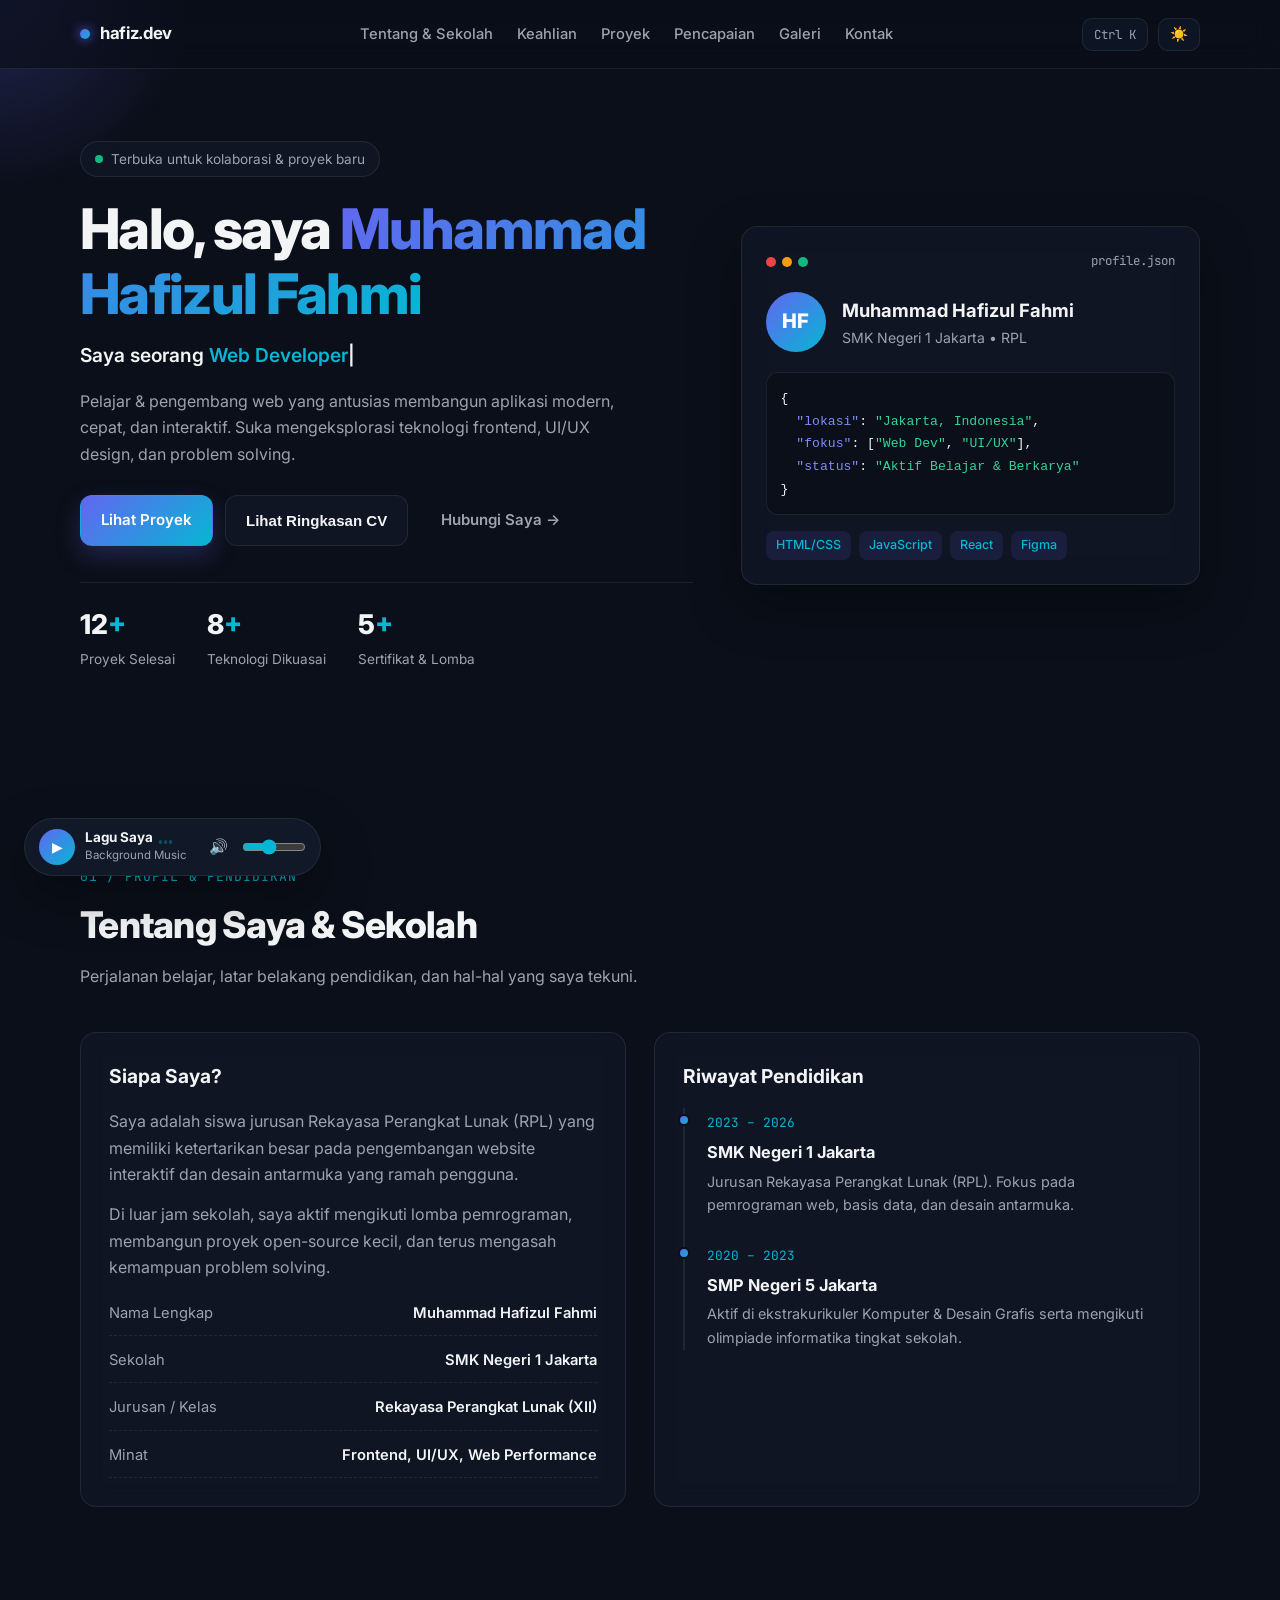
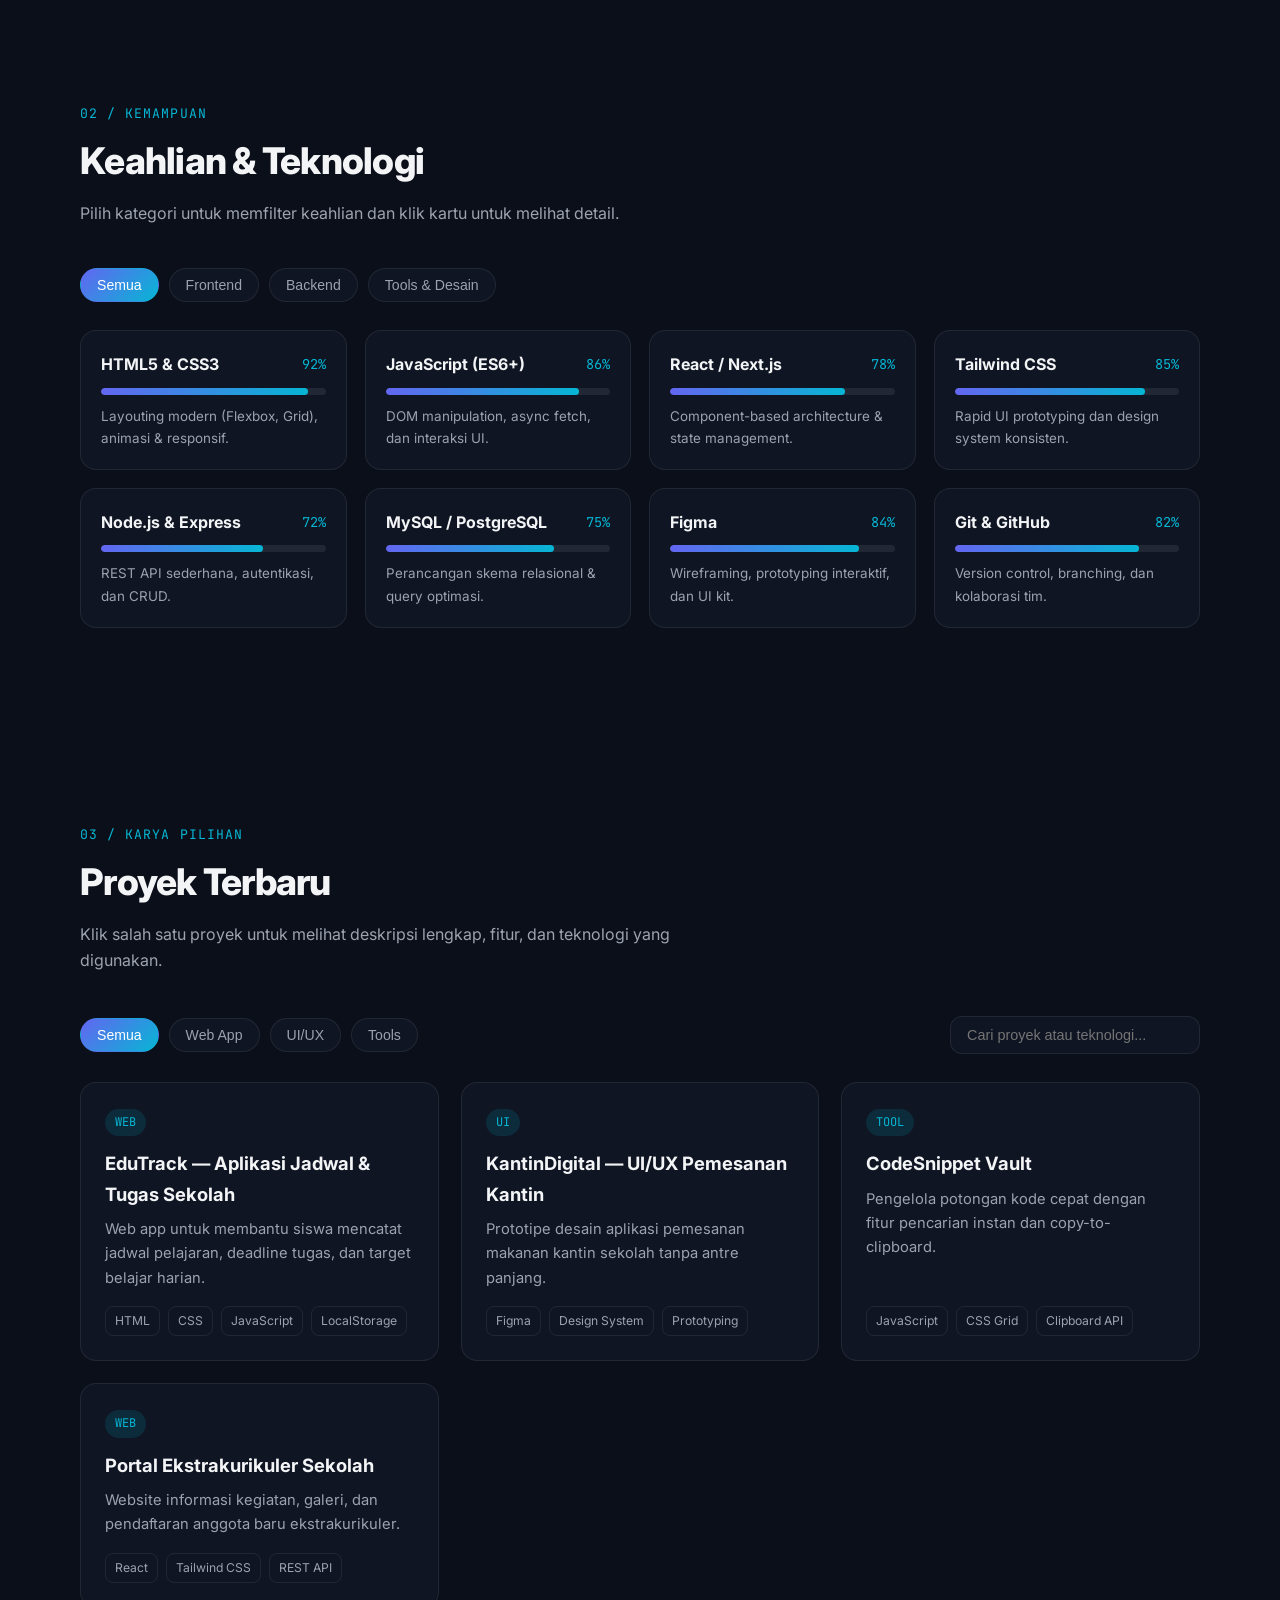
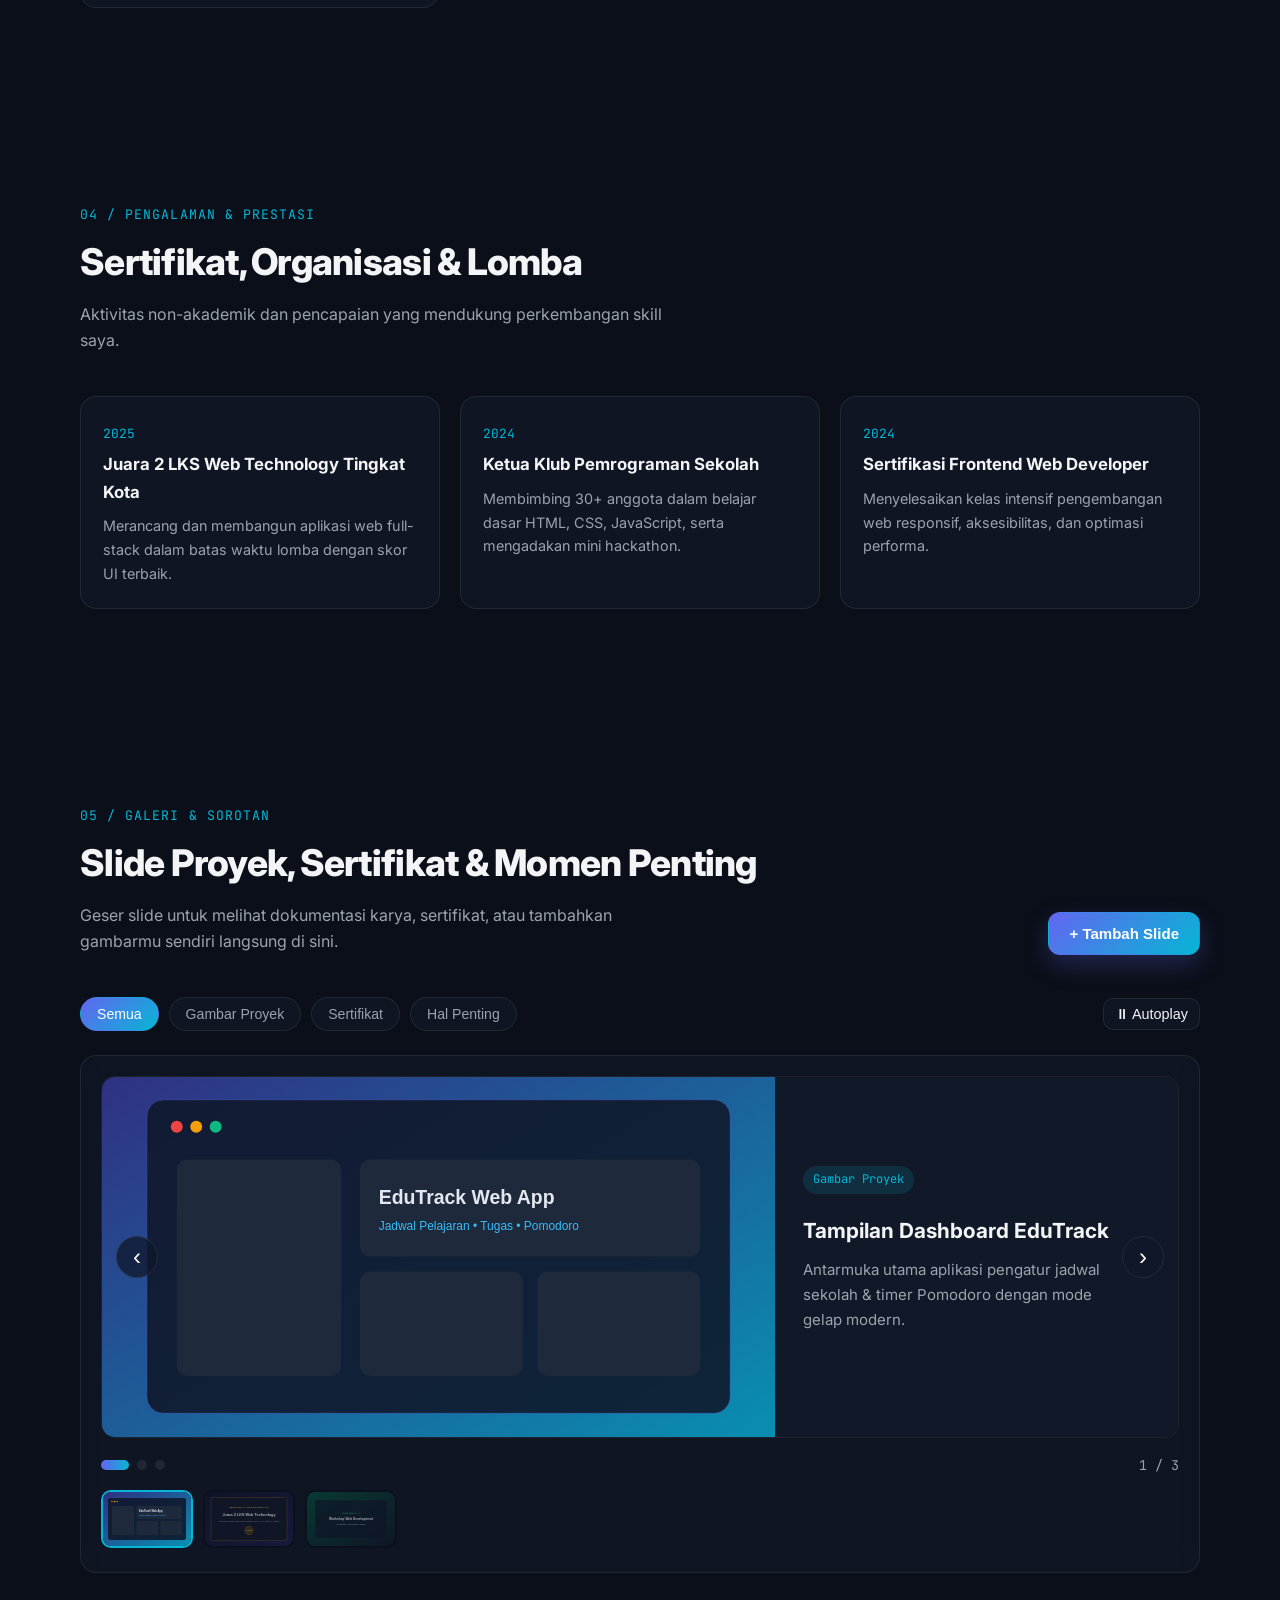
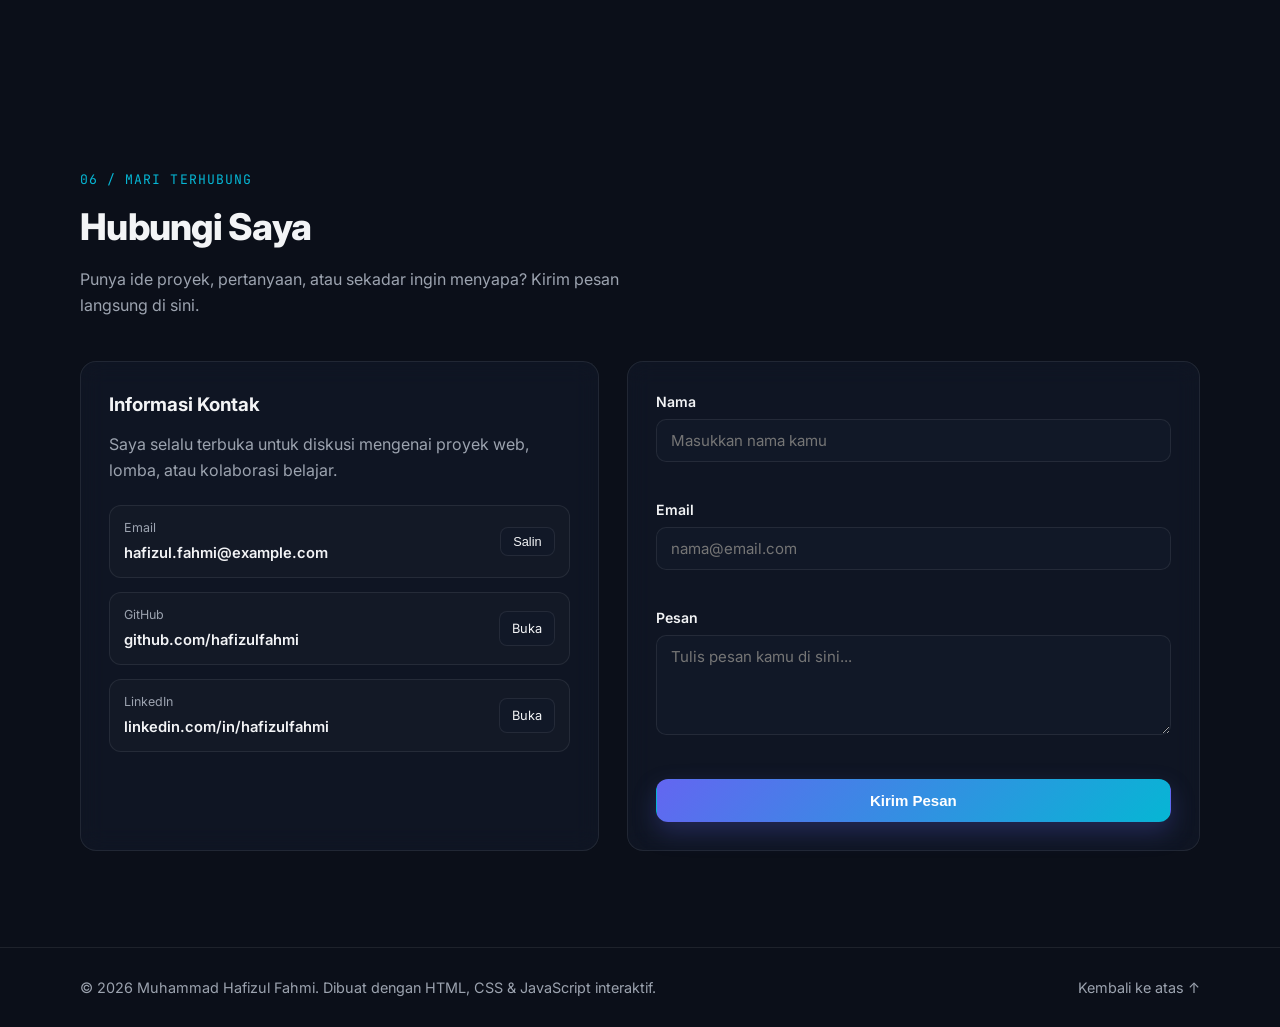
==== commit fc95e61b: "Add files via upload" ====
--- a/index.html
+++ b/index.html
@@ -3,7 +3,7 @@
 <head>
   <meta charset="UTF-8" />
   <meta name="viewport" content="width=device-width, initial-scale=1.0" />
-  <title>Portofolio — Raka Pratama</title>
+  <title>Portofolio — Muhammad Hafizul Fahmi</title>
   <meta name="description" content="Portofolio pribadi interaktif berisi profil, pendidikan, keahlian, proyek, dan kontak." />
   <link rel="preconnect" href="https://fonts.googleapis.com" />
   <link rel="preconnect" href="https://fonts.gstatic.com" crossorigin />
@@ -22,7 +22,7 @@
     <div class="container nav-inner">
       <a href="#hero" class="brand">
         <span class="brand-dot"></span>
-        <span id="navBrandName">raka.dev</span>
+        <span id="navBrandName">hafiz.dev</span>
       </a>
 
       <nav class="nav-links" id="navLinks" aria-label="Navigasi utama">
@@ -59,7 +59,7 @@
           </div>
 
           <h1 class="hero-title">
-            Halo, saya <span class="gradient-text" id="heroName">Raka Pratama</span>
+            Halo, saya <span class="gradient-text" id="heroName">Muhammad Hafizul Fahmi</span>
           </h1>
 
           <p class="hero-typing-wrap">
@@ -103,10 +103,10 @@
             </div>
             <div class="profile-avatar">
               <div class="avatar-ring">
-                <span class="avatar-initials" id="avatarInitials">RP</span>
+                <span class="avatar-initials" id="avatarInitials">HF</span>
               </div>
               <div class="profile-meta">
-                <h2 id="cardName">Raka Pratama</h2>
+                <h2 id="cardName">Muhammad Hafizul Fahmi</h2>
                 <p id="cardSchool">SMK Negeri 1 Jakarta • RPL</p>
               </div>
             </div>
@@ -147,7 +147,7 @@
             <div class="info-list">
               <div class="info-row">
                 <span class="info-label">Nama Lengkap</span>
-                <span class="info-value" id="infoName">Raka Pratama</span>
+                <span class="info-value" id="infoName">Muhammad Hafizul Fahmi</span>
               </div>
               <div class="info-row">
                 <span class="info-label">Sekolah</span>
@@ -299,21 +299,21 @@
               <div class="contact-item">
                 <div>
                   <span class="contact-label">Email</span>
-                  <span class="contact-value" id="contactEmail">raka.pratama@example.com</span>
+                  <span class="contact-value" id="contactEmail">hafizul.fahmi@example.com</span>
                 </div>
-                <button class="btn-mini copy-btn" data-copy="raka.pratama@example.com">Salin</button>
+                <button class="btn-mini copy-btn" data-copy="hafizul.fahmi@example.com">Salin</button>
               </div>
               <div class="contact-item">
                 <div>
                   <span class="contact-label">GitHub</span>
-                  <span class="contact-value">github.com/rakapratama</span>
+                  <span class="contact-value">github.com/hafizulfahmi</span>
                 </div>
                 <a href="https://github.com" target="_blank" rel="noopener" class="btn-mini">Buka</a>
               </div>
               <div class="contact-item">
                 <div>
                   <span class="contact-label">LinkedIn</span>
-                  <span class="contact-value">linkedin.com/in/rakapratama</span>
+                  <span class="contact-value">linkedin.com/in/hafizulfahmi</span>
                 </div>
                 <a href="https://linkedin.com" target="_blank" rel="noopener" class="btn-mini">Buka</a>
               </div>
@@ -345,7 +345,7 @@
 
   <footer class="footer">
     <div class="container footer-inner">
-      <p>© <span id="yearNow">2026</span> <span id="footerName">Raka Pratama</span>. Dibuat dengan HTML, CSS & JavaScript interaktif.</p>
+      <p>© <span id="yearNow">2026</span> <span id="footerName">Muhammad Hafizul Fahmi</span>. Dibuat dengan HTML, CSS & JavaScript interaktif.</p>
       <a href="#hero" class="back-top">Kembali ke atas ↑</a>
     </div>
   </footer>
@@ -363,7 +363,7 @@
     <div class="modal-box">
       <button class="modal-close" id="closeCvModal" aria-label="Tutup modal CV">✕</button>
       <h2>Ringkasan CV</h2>
-      <p class="modal-subtitle">Raka Pratama — Pelajar RPL & Web Developer</p>
+      <p class="modal-subtitle">Muhammad Hafizul Fahmi — Pelajar RPL & Web Developer</p>
       <div class="cv-preview">
         <h4>Pendidikan</h4>
         <p>SMK Negeri 1 Jakarta — Rekayasa Perangkat Lunak (2023 – 2026)</p>
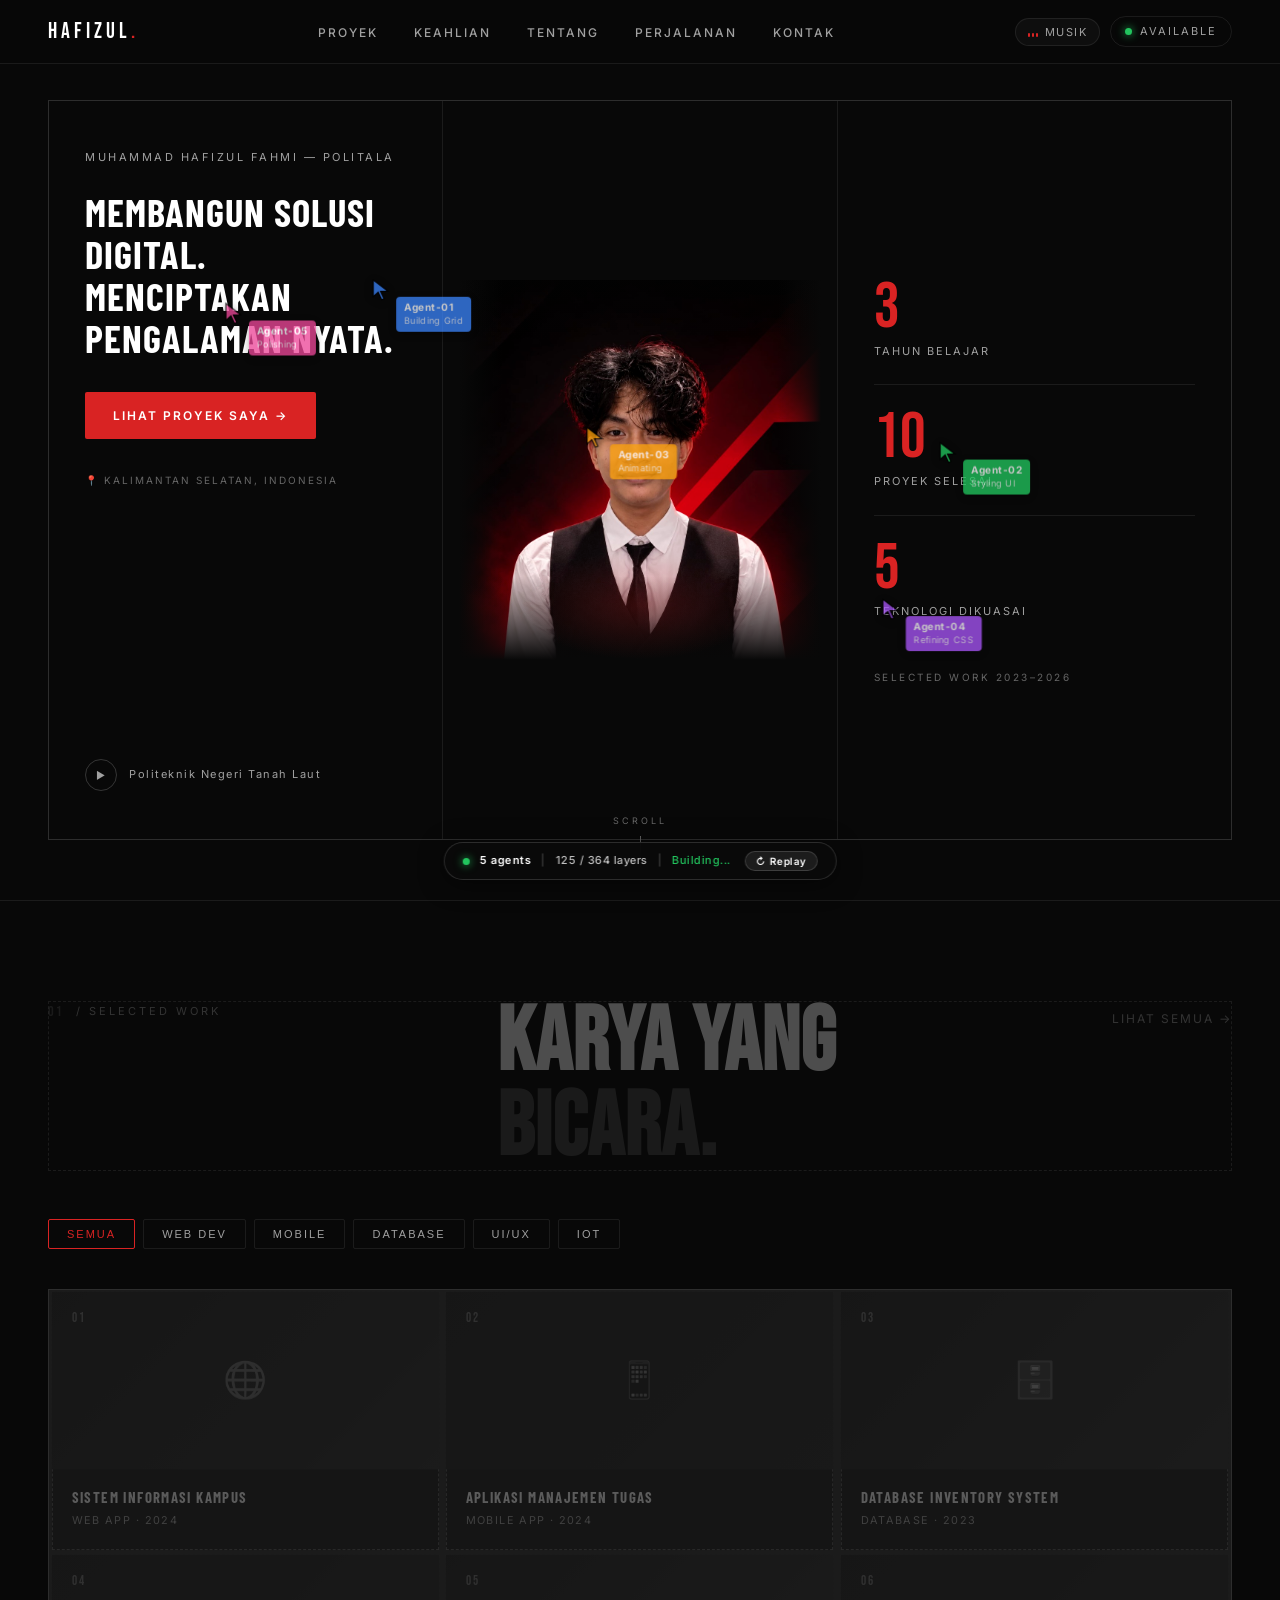
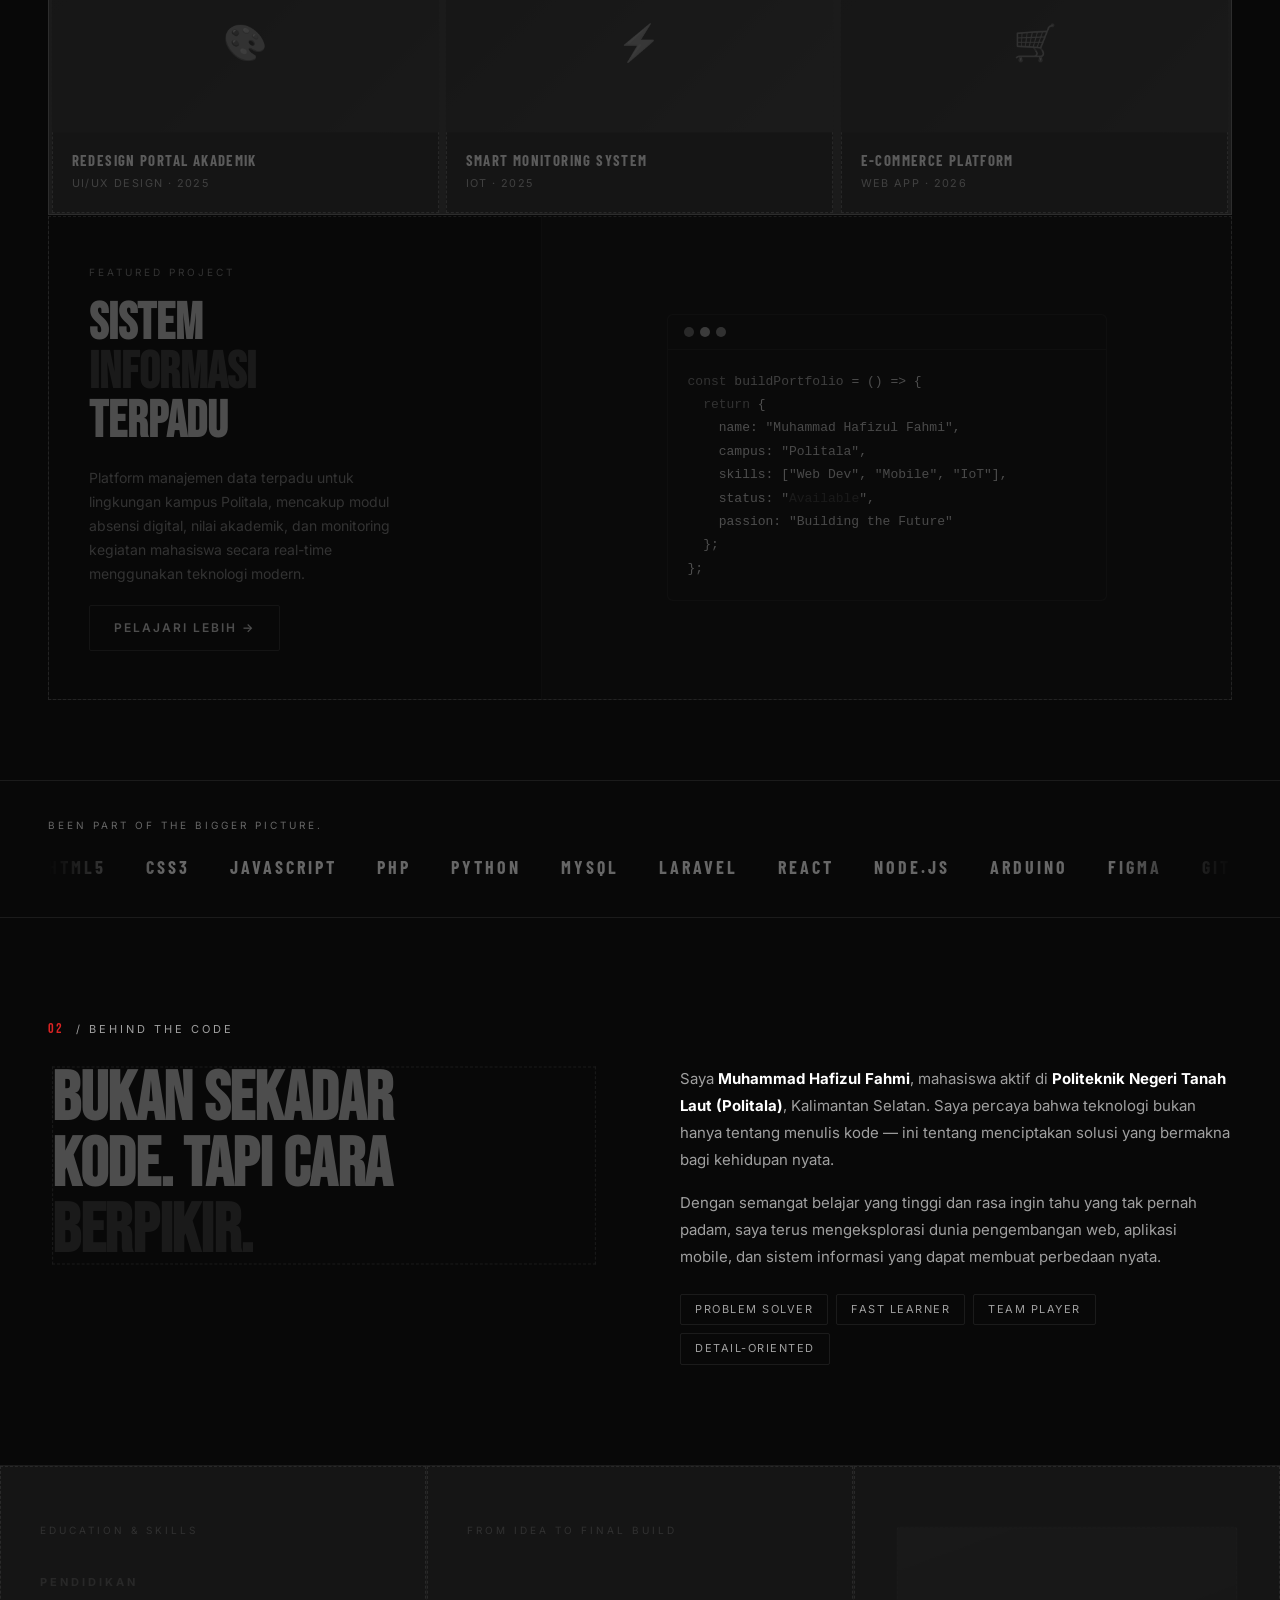
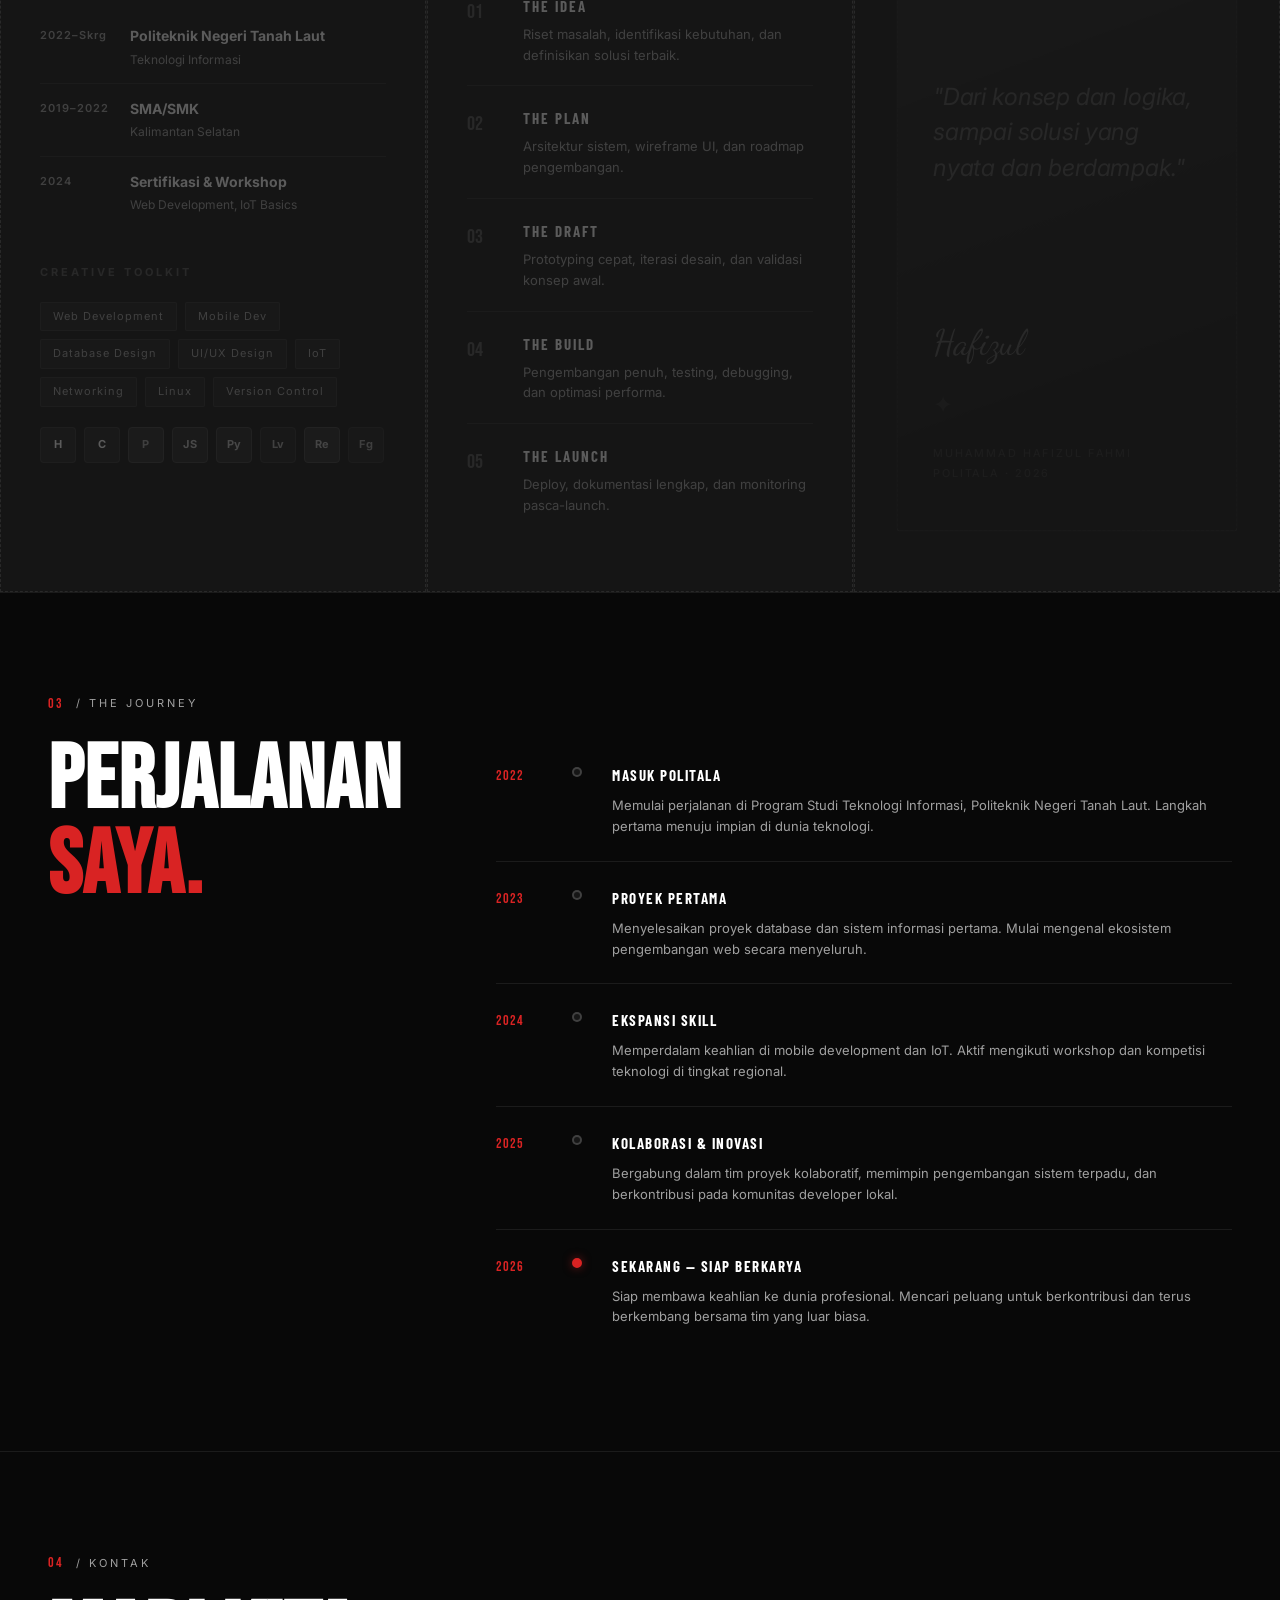
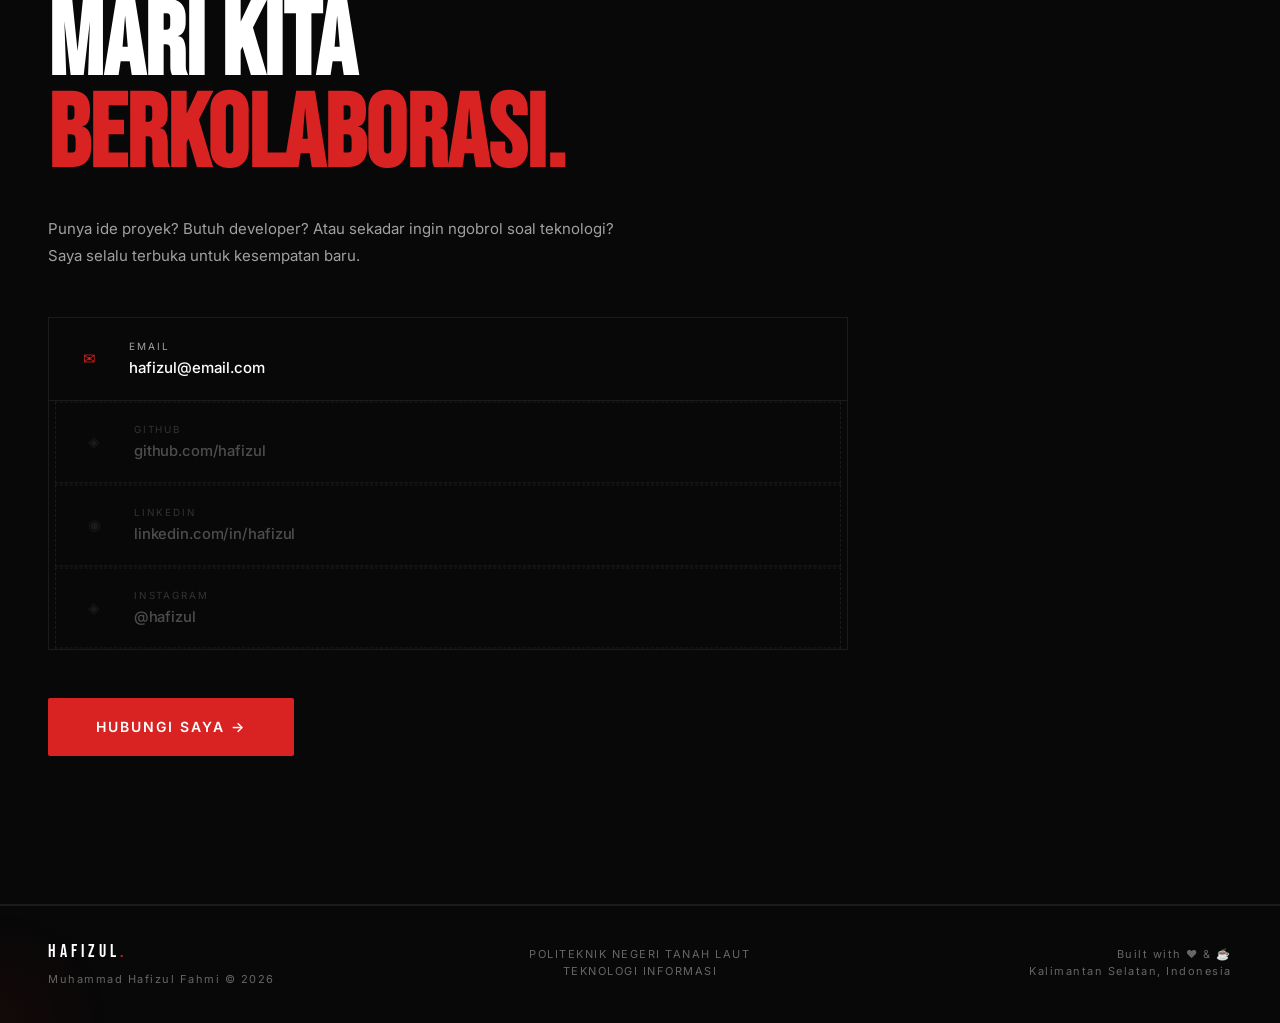
==== commit faec50b6: "Add files via upload" ====
--- a/index.html
+++ b/index.html
@@ -1,452 +1,537 @@
 <!DOCTYPE html>
-<html lang="id" data-theme="dark">
+<html lang="id">
 <head>
   <meta charset="UTF-8" />
   <meta name="viewport" content="width=device-width, initial-scale=1.0" />
-  <title>Portofolio — Muhammad Hafizul Fahmi</title>
-  <meta name="description" content="Portofolio pribadi interaktif berisi profil, pendidikan, keahlian, proyek, dan kontak." />
+  <title>HAFIZUL | Developer & Tech Enthusiast</title>
   <link rel="preconnect" href="https://fonts.googleapis.com" />
   <link rel="preconnect" href="https://fonts.gstatic.com" crossorigin />
-  <link href="https://fonts.googleapis.com/css2?family=Inter:wght@400;500;600;700;800&family=JetBrains+Mono:wght@400;500&display=swap" rel="stylesheet" />
-  <link rel="stylesheet" href="styles.css" />
+  <link href="https://fonts.googleapis.com/css2?family=Bebas+Neue&family=Inter:wght@300;400;500;600;700&family=Barlow+Condensed:wght@400;600;700;800;900&family=Dancing+Script:wght@700&display=swap" rel="stylesheet" />
+  <link rel="stylesheet" href="style.css" />
 </head>
 <body>
-  <!-- Scroll Progress Bar -->
-  <div class="scroll-progress" id="scrollProgress" aria-hidden="true"></div>
-
-  <!-- Ambient Background Glow -->
-  <div class="cursor-glow" id="cursorGlow" aria-hidden="true"></div>
-
-  <!-- Navigation -->
-  <header class="navbar" id="navbar">
-    <div class="container nav-inner">
-      <a href="#hero" class="brand">
-        <span class="brand-dot"></span>
-        <span id="navBrandName">hafiz.dev</span>
-      </a>
-
-      <nav class="nav-links" id="navLinks" aria-label="Navigasi utama">
-        <a href="#about" class="nav-link">Tentang & Sekolah</a>
-        <a href="#skills" class="nav-link">Keahlian</a>
-        <a href="#projects" class="nav-link">Proyek</a>
-        <a href="#achievements" class="nav-link">Pencapaian</a>
-        <a href="#gallery" class="nav-link">Galeri</a>
-        <a href="#contact" class="nav-link">Kontak</a>
-      </nav>
-
-      <div class="nav-actions">
-        <button class="icon-btn" id="cmdBtn" title="Navigasi Cepat (Ctrl+K)" aria-label="Buka navigasi cepat">
-          <span class="kbd-hint">Ctrl K</span>
-        </button>
-        <button class="icon-btn" id="themeToggle" title="Ganti Tema" aria-label="Ganti tema gelap atau terang">
-          <span id="themeIcon">☀️</span>
-        </button>
-        <button class="hamburger" id="hamburger" aria-label="Buka menu" aria-expanded="false">
-          <span></span><span></span><span></span>
-        </button>
-      </div>
-    </div>
-  </header>
-
-  <main>
-    <!-- Hero Section -->
-    <section id="hero" class="hero section">
-      <div class="container hero-grid">
-        <div class="hero-content reveal">
-          <div class="status-pill">
-            <span class="pulse-dot"></span>
-            <span id="heroStatus">Terbuka untuk kolaborasi & proyek baru</span>
-          </div>
-
-          <h1 class="hero-title">
-            Halo, saya <span class="gradient-text" id="heroName">Muhammad Hafizul Fahmi</span>
-          </h1>
-
-          <p class="hero-typing-wrap">
-            Saya seorang <span class="typing-text" id="typingText"></span><span class="cursor-blink">|</span>
-          </p>
-
-          <p class="hero-desc" id="heroBio">
-            Pelajar & pengembang web yang antusias membangun aplikasi modern, cepat, dan interaktif.
-            Suka mengeksplorasi teknologi frontend, UI/UX design, dan problem solving.
-          </p>
-
-          <div class="hero-cta">
-            <a href="#projects" class="btn btn-primary">Lihat Proyek</a>
-            <button class="btn btn-secondary" id="openCvBtn">Lihat Ringkasan CV</button>
-            <a href="#contact" class="btn btn-ghost">Hubungi Saya →</a>
-          </div>
-
-          <div class="hero-stats">
-            <div class="stat-item">
-              <span class="stat-num" data-target="12">0</span><span class="stat-plus">+</span>
-              <span class="stat-label">Proyek Selesai</span>
-            </div>
-            <div class="stat-item">
-              <span class="stat-num" data-target="8">0</span><span class="stat-plus">+</span>
-              <span class="stat-label">Teknologi Dikuasai</span>
-            </div>
-            <div class="stat-item">
-              <span class="stat-num" data-target="5">0</span><span class="stat-plus">+</span>
-              <span class="stat-label">Sertifikat & Lomba</span>
-            </div>
-          </div>
-        </div>
-
-        <div class="hero-visual reveal">
-          <div class="profile-card" id="tiltCard">
-            <div class="profile-card-header">
-              <div class="window-dots">
-                <span></span><span></span><span></span>
-              </div>
-              <span class="mono-tag">profile.json</span>
-            </div>
-            <div class="profile-avatar">
-              <div class="avatar-ring">
-                <span class="avatar-initials" id="avatarInitials">HF</span>
-              </div>
-              <div class="profile-meta">
-                <h2 id="cardName">Muhammad Hafizul Fahmi</h2>
-                <p id="cardSchool">SMK Negeri 1 Jakarta • RPL</p>
-              </div>
-            </div>
-            <pre class="code-snippet"><code>{
-  <span class="code-key">"lokasi"</span>: <span class="code-str">"Jakarta, Indonesia"</span>,
-  <span class="code-key">"fokus"</span>: [<span class="code-str">"Web Dev"</span>, <span class="code-str">"UI/UX"</span>],
-  <span class="code-key">"status"</span>: <span class="code-str">"Aktif Belajar & Berkarya"</span>
-}</code></pre>
-            <div class="quick-tags">
-              <span>HTML/CSS</span>
-              <span>JavaScript</span>
-              <span>React</span>
-              <span>Figma</span>
-            </div>
-          </div>
-        </div>
-      </div>
-    </section>
-
-    <!-- About & School Section -->
-    <section id="about" class="section">
-      <div class="container">
-        <div class="section-header reveal">
-          <span class="section-eyebrow">01 / Profil & Pendidikan</span>
-          <h2 class="section-title">Tentang Saya & Sekolah</h2>
-          <p class="section-subtitle">Perjalanan belajar, latar belakang pendidikan, dan hal-hal yang saya tekuni.</p>
-        </div>
-
-        <div class="about-grid">
-          <div class="card about-card reveal">
-            <h3>Siapa Saya?</h3>
-            <p id="aboutText1">
-              Saya adalah siswa jurusan Rekayasa Perangkat Lunak (RPL) yang memiliki ketertarikan besar pada pengembangan website interaktif dan desain antarmuka yang ramah pengguna.
-            </p>
-            <p id="aboutText2">
-              Di luar jam sekolah, saya aktif mengikuti lomba pemrograman, membangun proyek open-source kecil, dan terus mengasah kemampuan problem solving.
-            </p>
-            <div class="info-list">
-              <div class="info-row">
-                <span class="info-label">Nama Lengkap</span>
-                <span class="info-value" id="infoName">Muhammad Hafizul Fahmi</span>
-              </div>
-              <div class="info-row">
-                <span class="info-label">Sekolah</span>
-                <span class="info-value" id="infoSchool">SMK Negeri 1 Jakarta</span>
-              </div>
-              <div class="info-row">
-                <span class="info-label">Jurusan / Kelas</span>
-                <span class="info-value" id="infoMajor">Rekayasa Perangkat Lunak (XII)</span>
-              </div>
-              <div class="info-row">
-                <span class="info-label">Minat</span>
-                <span class="info-value" id="infoInterest">Frontend, UI/UX, Web Performance</span>
-              </div>
-            </div>
-          </div>
-
-          <div class="card timeline-card reveal">
-            <h3>Riwayat Pendidikan</h3>
-            <div class="timeline" id="educationTimeline">
-              <!-- Populated by JS -->
-            </div>
-          </div>
-        </div>
-      </div>
-    </section>
-
-    <!-- Skills Section -->
-    <section id="skills" class="section">
-      <div class="container">
-        <div class="section-header reveal">
-          <span class="section-eyebrow">02 / Kemampuan</span>
-          <h2 class="section-title">Keahlian & Teknologi</h2>
-          <p class="section-subtitle">Pilih kategori untuk memfilter keahlian dan klik kartu untuk melihat detail.</p>
-        </div>
-
-        <div class="filter-bar reveal" id="skillFilters" role="tablist" aria-label="Filter keahlian">
-          <button class="filter-btn active" data-filter="all">Semua</button>
-          <button class="filter-btn" data-filter="frontend">Frontend</button>
-          <button class="filter-btn" data-filter="backend">Backend</button>
-          <button class="filter-btn" data-filter="tools">Tools & Desain</button>
-        </div>
-
-        <div class="skills-grid" id="skillsGrid">
-          <!-- Populated by JS -->
-        </div>
-      </div>
-    </section>
-
-    <!-- Projects Section -->
-    <section id="projects" class="section">
-      <div class="container">
-        <div class="section-header reveal">
-          <span class="section-eyebrow">03 / Karya Pilihan</span>
-          <h2 class="section-title">Proyek Terbaru</h2>
-          <p class="section-subtitle">Klik salah satu proyek untuk melihat deskripsi lengkap, fitur, dan teknologi yang digunakan.</p>
-        </div>
-
-        <div class="projects-controls reveal">
-          <div class="filter-bar" id="projectFilters" role="tablist" aria-label="Filter proyek">
-            <button class="filter-btn active" data-filter="all">Semua</button>
-            <button class="filter-btn" data-filter="web">Web App</button>
-            <button class="filter-btn" data-filter="ui">UI/UX</button>
-            <button class="filter-btn" data-filter="tool">Tools</button>
-          </div>
-          <div class="search-box">
-            <input type="search" id="projectSearch" placeholder="Cari proyek atau teknologi..." aria-label="Cari proyek" />
-          </div>
-        </div>
-
-        <div class="projects-grid" id="projectsGrid">
-          <!-- Populated by JS -->
-        </div>
-      </div>
-    </section>
-
-    <!-- Achievements & Experience Section -->
-    <section id="achievements" class="section">
-      <div class="container">
-        <div class="section-header reveal">
-          <span class="section-eyebrow">04 / Pengalaman & Prestasi</span>
-          <h2 class="section-title">Sertifikat, Organisasi & Lomba</h2>
-          <p class="section-subtitle">Aktivitas non-akademik dan pencapaian yang mendukung perkembangan skill saya.</p>
-        </div>
-
-        <div class="achievements-grid" id="achievementsGrid">
-          <!-- Populated by JS -->
-        </div>
-      </div>
-    </section>
-
-    <!-- Gallery & Highlights Slider Section -->
-    <section id="gallery" class="section">
-      <div class="container">
-        <div class="section-header gallery-header reveal">
+
+  <!-- ═══════════════════════════════════════════
+       NAVBAR
+  ═══════════════════════════════════════════ -->
+  <nav id="navbar">
+    <div class="nav-logo">HAFIZUL<span class="red-dot">.</span></div>
+    <ul class="nav-links">
+      <li><a href="#projects">Proyek</a></li>
+      <li><a href="#skills">Keahlian</a></li>
+      <li><a href="#about">Tentang</a></li>
+      <li><a href="#journey">Perjalanan</a></li>
+      <li><a href="#contact">Kontak</a></li>
+    </ul>
+    <div class="nav-right">
+      <button id="music-toggle" class="music-btn" title="Putar / Jeda Musik" aria-label="Toggle background music">
+        <span class="eq-bars" aria-hidden="true"><i></i><i></i><i></i></span>
+        <span class="music-text">Musik</span>
+      </button>
+      <div class="nav-status">
+        <span class="status-dot"></span>Available
+      </div>
+      <button id="mobile-menu-btn" class="mobile-menu-btn" aria-label="Buka menu navigasi" aria-expanded="false">
+        <span></span><span></span><span></span>
+      </button>
+    </div>
+  </nav>
+
+  <!-- Background Music -->
+  <audio id="bg-music" src="bgm.mp3" loop autoplay preload="auto"></audio>
+
+  <!-- Mobile Nav Drawer -->
+  <div id="mobile-drawer" class="mobile-drawer" aria-hidden="true">
+    <a href="#projects">01 · Proyek</a>
+    <a href="#about">02 · Tentang</a>
+    <a href="#skills">03 · Keahlian</a>
+    <a href="#journey">04 · Perjalanan</a>
+    <a href="#contact">05 · Kontak</a>
+  </div>
+
+  <!-- ═══════════════════════════════════════════
+       HERO
+  ═══════════════════════════════════════════ -->
+  <section id="home" class="hero">
+    <div class="hero-grid">
+
+      <!-- Left -->
+      <div class="hero-left" data-animate>
+        <p class="hero-eyebrow">Muhammad Hafizul Fahmi — Politala</p>
+        <p class="hero-tagline">
+          Membangun solusi digital.<br/>
+          Menciptakan pengalaman nyata.
+        </p>
+        <a href="#projects" class="btn-primary">Lihat Proyek Saya →</a>
+        <div class="hero-meta">
+          <span class="meta-label">📍 KALIMANTAN SELATAN, INDONESIA</span>
+        </div>
+        <div class="showreel-row">
+          <div class="play-icon">▶</div>
+          <span>Politeknik Negeri Tanah Laut</span>
+        </div>
+      </div>
+
+      <!-- Center: Portrait -->
+      <div class="hero-center" data-animate>
+        <div class="portrait-wrapper">
+          <img src="foto-hafizul.jpg" alt="Muhammad Hafizul Fahmi" class="portrait-img" />
+          <div class="portrait-vignette"></div>
+          <div class="portrait-glow"></div>
+        </div>
+      </div>
+
+      <!-- Right: Stats -->
+      <div class="hero-right" data-animate>
+        <div class="stat-block">
+          <span class="stat-num">3<span class="red-dot">+</span></span>
+          <span class="stat-label">Tahun Belajar</span>
+        </div>
+        <div class="stat-divider"></div>
+        <div class="stat-block">
+          <span class="stat-num">10<span class="red-dot">+</span></span>
+          <span class="stat-label">Proyek Selesai</span>
+        </div>
+        <div class="stat-divider"></div>
+        <div class="stat-block">
+          <span class="stat-num">5<span class="red-dot">+</span></span>
+          <span class="stat-label">Teknologi Dikuasai</span>
+        </div>
+        <div class="hero-label">SELECTED WORK 2023–2026</div>
+      </div>
+    </div>
+
+    <!-- Scroll indicator -->
+    <div class="scroll-indicator">
+      <span>scroll</span>
+      <div class="scroll-line"></div>
+    </div>
+  </section>
+
+  <!-- ═══════════════════════════════════════════
+       SECTION 01 — PROJECTS
+  ═══════════════════════════════════════════ -->
+  <section id="projects" class="section-projects">
+    <div class="section-header" data-animate>
+      <div class="section-eyebrow">
+        <span class="section-num">01</span>
+        <span>/ SELECTED WORK</span>
+      </div>
+      <h2 class="section-title">KARYA YANG<br/><span class="red-text">BICARA.</span></h2>
+      <a href="#contact" class="link-arrow">Lihat semua →</a>
+    </div>
+
+    <!-- Filter Bar -->
+    <div class="filter-bar" data-animate>
+      <button class="filter-btn active" data-filter="all">Semua</button>
+      <button class="filter-btn" data-filter="web">Web Dev</button>
+      <button class="filter-btn" data-filter="mobile">Mobile</button>
+      <button class="filter-btn" data-filter="database">Database</button>
+      <button class="filter-btn" data-filter="ui">UI/UX</button>
+      <button class="filter-btn" data-filter="iot">IoT</button>
+    </div>
+
+    <!-- Project Cards Grid -->
+    <div class="projects-grid" data-animate>
+      <div class="project-card" data-category="web">
+        <div class="card-num">01</div>
+        <div class="card-img web-bg">
+          <div class="card-overlay">
+            <span class="card-icon">🌐</span>
+          </div>
+        </div>
+        <div class="card-info">
+          <h3>SISTEM INFORMASI KAMPUS</h3>
+          <p>Web App · 2024</p>
+        </div>
+      </div>
+      <div class="project-card" data-category="mobile">
+        <div class="card-num">02</div>
+        <div class="card-img mobile-bg">
+          <div class="card-overlay">
+            <span class="card-icon">📱</span>
+          </div>
+        </div>
+        <div class="card-info">
+          <h3>APLIKASI MANAJEMEN TUGAS</h3>
+          <p>Mobile App · 2024</p>
+        </div>
+      </div>
+      <div class="project-card" data-category="database">
+        <div class="card-num">03</div>
+        <div class="card-img db-bg">
+          <div class="card-overlay">
+            <span class="card-icon">🗄️</span>
+          </div>
+        </div>
+        <div class="card-info">
+          <h3>DATABASE INVENTORY SYSTEM</h3>
+          <p>Database · 2023</p>
+        </div>
+      </div>
+      <div class="project-card" data-category="ui">
+        <div class="card-num">04</div>
+        <div class="card-img ui-bg">
+          <div class="card-overlay">
+            <span class="card-icon">🎨</span>
+          </div>
+        </div>
+        <div class="card-info">
+          <h3>REDESIGN PORTAL AKADEMIK</h3>
+          <p>UI/UX Design · 2025</p>
+        </div>
+      </div>
+      <div class="project-card" data-category="iot">
+        <div class="card-num">05</div>
+        <div class="card-img iot-bg">
+          <div class="card-overlay">
+            <span class="card-icon">⚡</span>
+          </div>
+        </div>
+        <div class="card-info">
+          <h3>SMART MONITORING SYSTEM</h3>
+          <p>IoT · 2025</p>
+        </div>
+      </div>
+      <div class="project-card" data-category="web">
+        <div class="card-num">06</div>
+        <div class="card-img web2-bg">
+          <div class="card-overlay">
+            <span class="card-icon">🛒</span>
+          </div>
+        </div>
+        <div class="card-info">
+          <h3>E-COMMERCE PLATFORM</h3>
+          <p>Web App · 2026</p>
+        </div>
+      </div>
+    </div>
+
+    <!-- Featured Project -->
+    <div class="featured-project" data-animate>
+      <div class="featured-left">
+        <span class="feat-label">FEATURED PROJECT</span>
+        <h3 class="feat-title">SISTEM<br/><span class="red-text">INFORMASI</span><br/>TERPADU</h3>
+        <p class="feat-desc">
+          Platform manajemen data terpadu untuk lingkungan kampus Politala,
+          mencakup modul absensi digital, nilai akademik, dan monitoring kegiatan
+          mahasiswa secara real-time menggunakan teknologi modern.
+        </p>
+        <a href="#contact" class="btn-outline">Pelajari Lebih →</a>
+      </div>
+      <div class="featured-visual">
+        <div class="code-preview">
+          <div class="code-dots"><span></span><span></span><span></span></div>
+          <pre><code><span class="kw">const</span> <span class="fn">buildPortfolio</span> = () => {
+  <span class="kw">return</span> {
+    name: <span class="str">"Muhammad Hafizul Fahmi"</span>,
+    campus: <span class="str">"Politala"</span>,
+    skills: [<span class="str">"Web Dev"</span>, <span class="str">"Mobile"</span>, <span class="str">"IoT"</span>],
+    status: <span class="str">"<span class="red-text">Available</span>"</span>,
+    passion: <span class="str">"Building the Future"</span>
+  };
+};</code></pre>
+        </div>
+      </div>
+    </div>
+  </section>
+
+  <!-- ═══════════════════════════════════════════
+       TECH STACK STRIP
+  ═══════════════════════════════════════════ -->
+  <div class="tech-strip" data-animate>
+    <div class="strip-label">BEEN PART OF THE BIGGER PICTURE.</div>
+    <div class="tech-scroll">
+      <div class="tech-items">
+        <span>HTML5</span><span>CSS3</span><span>JavaScript</span><span>PHP</span>
+        <span>Python</span><span>MySQL</span><span>Laravel</span><span>React</span>
+        <span>Node.js</span><span>Arduino</span><span>Figma</span><span>Git</span>
+        <span>HTML5</span><span>CSS3</span><span>JavaScript</span><span>PHP</span>
+        <span>Python</span><span>MySQL</span><span>Laravel</span><span>React</span>
+      </div>
+    </div>
+  </div>
+
+  <!-- ═══════════════════════════════════════════
+       ABOUT / SECTION 02
+  ═══════════════════════════════════════════ -->
+  <section id="about" class="section-about">
+    <div class="section-eyebrow" data-animate>
+      <span class="section-num">02</span>
+      <span>/ BEHIND THE CODE</span>
+    </div>
+    <div class="about-split" data-animate>
+      <div class="about-headline">
+        <h2>BUKAN SEKADAR<br/>KODE. TAPI CARA<br/><span class="red-text">BERPIKIR.</span></h2>
+      </div>
+      <div class="about-bio">
+        <p>
+          Saya <strong>Muhammad Hafizul Fahmi</strong>, mahasiswa aktif di
+          <strong>Politeknik Negeri Tanah Laut (Politala)</strong>, Kalimantan Selatan.
+          Saya percaya bahwa teknologi bukan hanya tentang menulis kode —
+          ini tentang menciptakan solusi yang bermakna bagi kehidupan nyata.
+        </p>
+        <p>
+          Dengan semangat belajar yang tinggi dan rasa ingin tahu yang tak pernah padam,
+          saya terus mengeksplorasi dunia pengembangan web, aplikasi mobile, dan
+          sistem informasi yang dapat membuat perbedaan nyata.
+        </p>
+        <div class="about-tags">
+          <span class="tag">Problem Solver</span>
+          <span class="tag">Fast Learner</span>
+          <span class="tag">Team Player</span>
+          <span class="tag">Detail-oriented</span>
+        </div>
+      </div>
+    </div>
+  </section>
+
+  <!-- ═══════════════════════════════════════════
+       SKILLS + PROCESS + MANIFESTO (3-COL)
+  ═══════════════════════════════════════════ -->
+  <section id="skills" class="section-triple">
+    <div class="triple-grid">
+
+      <!-- Left: Education & Skills -->
+      <div class="triple-col" data-animate>
+        <span class="col-label">EDUCATION & SKILLS</span>
+
+        <div class="edu-block">
+          <h4 class="block-title">PENDIDIKAN</h4>
+          <div class="edu-item">
+            <span class="edu-year red-text">2022–Skrg</span>
+            <div>
+              <strong>Politeknik Negeri Tanah Laut</strong>
+              <p>Teknologi Informasi</p>
+            </div>
+          </div>
+          <div class="edu-item">
+            <span class="edu-year">2019–2022</span>
+            <div>
+              <strong>SMA/SMK</strong>
+              <p>Kalimantan Selatan</p>
+            </div>
+          </div>
+          <div class="edu-item">
+            <span class="edu-year">2024</span>
+            <div>
+              <strong>Sertifikasi & Workshop</strong>
+              <p>Web Development, IoT Basics</p>
+            </div>
+          </div>
+        </div>
+
+        <div class="skills-block">
+          <h4 class="block-title">CREATIVE TOOLKIT</h4>
+          <div class="skill-pills">
+            <span class="pill">Web Development</span>
+            <span class="pill">Mobile Dev</span>
+            <span class="pill">Database Design</span>
+            <span class="pill">UI/UX Design</span>
+            <span class="pill">IoT</span>
+            <span class="pill">Networking</span>
+            <span class="pill">Linux</span>
+            <span class="pill">Version Control</span>
+          </div>
+          <div class="tech-badges">
+            <span class="badge" title="HTML">H</span>
+            <span class="badge" title="CSS">C</span>
+            <span class="badge badge-blue" title="PHP">P</span>
+            <span class="badge badge-yellow" title="JavaScript">JS</span>
+            <span class="badge badge-green" title="Python">Py</span>
+            <span class="badge badge-orange" title="Laravel">Lv</span>
+            <span class="badge badge-cyan" title="React">Re</span>
+            <span class="badge badge-purple" title="Figma">Fg</span>
+          </div>
+        </div>
+      </div>
+
+      <!-- Middle: Process -->
+      <div class="triple-col" data-animate>
+        <span class="col-label">FROM IDEA TO FINAL BUILD</span>
+        <div class="process-timeline">
+          <div class="process-item">
+            <span class="process-num">01</span>
+            <div class="process-content">
+              <h4>THE IDEA</h4>
+              <p>Riset masalah, identifikasi kebutuhan, dan definisikan solusi terbaik.</p>
+            </div>
+          </div>
+          <div class="process-item">
+            <span class="process-num">02</span>
+            <div class="process-content">
+              <h4>THE PLAN</h4>
+              <p>Arsitektur sistem, wireframe UI, dan roadmap pengembangan.</p>
+            </div>
+          </div>
+          <div class="process-item">
+            <span class="process-num">03</span>
+            <div class="process-content">
+              <h4>THE DRAFT</h4>
+              <p>Prototyping cepat, iterasi desain, dan validasi konsep awal.</p>
+            </div>
+          </div>
+          <div class="process-item">
+            <span class="process-num">04</span>
+            <div class="process-content">
+              <h4>THE BUILD</h4>
+              <p>Pengembangan penuh, testing, debugging, dan optimasi performa.</p>
+            </div>
+          </div>
+          <div class="process-item">
+            <span class="process-num">05</span>
+            <div class="process-content">
+              <h4>THE LAUNCH</h4>
+              <p>Deploy, dokumentasi lengkap, dan monitoring pasca-launch.</p>
+            </div>
+          </div>
+        </div>
+      </div>
+
+      <!-- Right: Manifesto Card -->
+      <div class="triple-col" data-animate>
+        <div class="manifesto-card">
+          <div class="manifesto-quote">
+            <p>"Dari konsep dan logika, sampai solusi yang nyata dan berdampak."</p>
+          </div>
+          <div class="manifesto-sig">
+            <span class="sig-text">Hafizul</span>
+          </div>
+          <div class="manifesto-star">✦</div>
+          <div class="manifesto-meta">
+            <span>Muhammad Hafizul Fahmi</span>
+            <span>Politala · 2026</span>
+          </div>
+        </div>
+      </div>
+
+    </div>
+  </section>
+
+  <!-- ═══════════════════════════════════════════
+       JOURNEY / SECTION 03
+  ═══════════════════════════════════════════ -->
+  <section id="journey" class="section-journey">
+    <div class="section-eyebrow" data-animate>
+      <span class="section-num">03</span>
+      <span>/ THE JOURNEY</span>
+    </div>
+    <div class="journey-content" data-animate>
+      <h2 class="section-title">PERJALANAN<br/><span class="red-text">SAYA.</span></h2>
+
+      <div class="timeline">
+        <div class="tl-item">
+          <div class="tl-year red-text">2022</div>
+          <div class="tl-dot"></div>
+          <div class="tl-body">
+            <h4>Masuk Politala</h4>
+            <p>Memulai perjalanan di Program Studi Teknologi Informasi, Politeknik Negeri Tanah Laut. Langkah pertama menuju impian di dunia teknologi.</p>
+          </div>
+        </div>
+        <div class="tl-item">
+          <div class="tl-year red-text">2023</div>
+          <div class="tl-dot"></div>
+          <div class="tl-body">
+            <h4>Proyek Pertama</h4>
+            <p>Menyelesaikan proyek database dan sistem informasi pertama. Mulai mengenal ekosistem pengembangan web secara menyeluruh.</p>
+          </div>
+        </div>
+        <div class="tl-item">
+          <div class="tl-year red-text">2024</div>
+          <div class="tl-dot"></div>
+          <div class="tl-body">
+            <h4>Ekspansi Skill</h4>
+            <p>Memperdalam keahlian di mobile development dan IoT. Aktif mengikuti workshop dan kompetisi teknologi di tingkat regional.</p>
+          </div>
+        </div>
+        <div class="tl-item">
+          <div class="tl-year red-text">2025</div>
+          <div class="tl-dot"></div>
+          <div class="tl-body">
+            <h4>Kolaborasi & Inovasi</h4>
+            <p>Bergabung dalam tim proyek kolaboratif, memimpin pengembangan sistem terpadu, dan berkontribusi pada komunitas developer lokal.</p>
+          </div>
+        </div>
+        <div class="tl-item">
+          <div class="tl-year red-text">2026</div>
+          <div class="tl-dot active"></div>
+          <div class="tl-body">
+            <h4>Sekarang — Siap Berkarya</h4>
+            <p>Siap membawa keahlian ke dunia profesional. Mencari peluang untuk berkontribusi dan terus berkembang bersama tim yang luar biasa.</p>
+          </div>
+        </div>
+      </div>
+    </div>
+  </section>
+
+  <!-- ═══════════════════════════════════════════
+       CONTACT / SECTION 04
+  ═══════════════════════════════════════════ -->
+  <section id="contact" class="section-contact">
+    <div class="section-eyebrow" data-animate>
+      <span class="section-num">04</span>
+      <span>/ KONTAK</span>
+    </div>
+    <div class="contact-content" data-animate>
+      <h2 class="contact-headline">
+        MARI KITA<br/>
+        <span class="red-text">BERKOLABORASI.</span>
+      </h2>
+      <p class="contact-sub">
+        Punya ide proyek? Butuh developer? Atau sekadar ingin ngobrol soal teknologi?<br/>
+        Saya selalu terbuka untuk kesempatan baru.
+      </p>
+      <div class="contact-links">
+        <a href="mailto:hafizul@email.com" class="contact-item">
+          <span class="ci-icon">✉</span>
           <div>
-            <span class="section-eyebrow">05 / Galeri & Sorotan</span>
-            <h2 class="section-title">Slide Proyek, Sertifikat & Momen Penting</h2>
-            <p class="section-subtitle">Geser slide untuk melihat dokumentasi karya, sertifikat, atau tambahkan gambarmu sendiri langsung di sini.</p>
-          </div>
-          <button class="btn btn-primary" id="openAddSlideBtn">+ Tambah Slide</button>
-        </div>
-
-        <div class="gallery-controls reveal">
-          <div class="filter-bar" id="galleryFilters" role="tablist" aria-label="Filter galeri">
-            <button class="filter-btn active" data-filter="all">Semua</button>
-            <button class="filter-btn" data-filter="proyek">Gambar Proyek</button>
-            <button class="filter-btn" data-filter="sertifikat">Sertifikat</button>
-            <button class="filter-btn" data-filter="penting">Hal Penting</button>
-          </div>
-          <button class="icon-btn" id="autoplayToggle" aria-pressed="true" title="Putar/Jeda slide otomatis">
-            ⏸ Autoplay
-          </button>
-        </div>
-
-        <div class="slider-wrapper card reveal" id="sliderWrapper">
-          <div class="slider-viewport" id="sliderViewport">
-            <div class="slider-track" id="sliderTrack">
-              <!-- Populated by JS -->
-            </div>
-            <button class="slider-arrow prev" id="prevSlideBtn" aria-label="Slide sebelumnya">‹</button>
-            <button class="slider-arrow next" id="nextSlideBtn" aria-label="Slide berikutnya">›</button>
-          </div>
-
-          <div class="slider-footer">
-            <div class="slider-dots" id="sliderDots" role="tablist" aria-label="Pilih slide"></div>
-            <div class="slider-counter" id="sliderCounter">1 / 1</div>
-          </div>
-
-          <div class="slider-thumbs" id="sliderThumbs"></div>
-        </div>
-      </div>
-    </section>
-
-    <!-- Contact Section -->
-    <section id="contact" class="section">
-      <div class="container">
-        <div class="section-header reveal">
-          <span class="section-eyebrow">06 / Mari Terhubung</span>
-          <h2 class="section-title">Hubungi Saya</h2>
-          <p class="section-subtitle">Punya ide proyek, pertanyaan, atau sekadar ingin menyapa? Kirim pesan langsung di sini.</p>
-        </div>
-
-        <div class="contact-grid">
-          <div class="card contact-info reveal">
-            <h3>Informasi Kontak</h3>
-            <p>Saya selalu terbuka untuk diskusi mengenai proyek web, lomba, atau kolaborasi belajar.</p>
-
-            <div class="contact-items">
-              <div class="contact-item">
-                <div>
-                  <span class="contact-label">Email</span>
-                  <span class="contact-value" id="contactEmail">hafizul.fahmi@example.com</span>
-                </div>
-                <button class="btn-mini copy-btn" data-copy="hafizul.fahmi@example.com">Salin</button>
-              </div>
-              <div class="contact-item">
-                <div>
-                  <span class="contact-label">GitHub</span>
-                  <span class="contact-value">github.com/hafizulfahmi</span>
-                </div>
-                <a href="https://github.com" target="_blank" rel="noopener" class="btn-mini">Buka</a>
-              </div>
-              <div class="contact-item">
-                <div>
-                  <span class="contact-label">LinkedIn</span>
-                  <span class="contact-value">linkedin.com/in/hafizulfahmi</span>
-                </div>
-                <a href="https://linkedin.com" target="_blank" rel="noopener" class="btn-mini">Buka</a>
-              </div>
-            </div>
-          </div>
-
-          <form class="card contact-form reveal" id="contactForm" novalidate>
-            <div class="form-group">
-              <label for="senderName">Nama</label>
-              <input type="text" id="senderName" name="name" placeholder="Masukkan nama kamu" required />
-              <span class="error-msg" id="nameError"></span>
-            </div>
-            <div class="form-group">
-              <label for="senderEmail">Email</label>
-              <input type="email" id="senderEmail" name="email" placeholder="nama@email.com" required />
-              <span class="error-msg" id="emailError"></span>
-            </div>
-            <div class="form-group">
-              <label for="senderMessage">Pesan</label>
-              <textarea id="senderMessage" name="message" rows="4" placeholder="Tulis pesan kamu di sini..." required></textarea>
-              <span class="error-msg" id="messageError"></span>
-            </div>
-            <button type="submit" class="btn btn-primary btn-full">Kirim Pesan</button>
-          </form>
-        </div>
-      </div>
-    </section>
-  </main>
-
-  <footer class="footer">
-    <div class="container footer-inner">
-      <p>© <span id="yearNow">2026</span> <span id="footerName">Muhammad Hafizul Fahmi</span>. Dibuat dengan HTML, CSS & JavaScript interaktif.</p>
-      <a href="#hero" class="back-top">Kembali ke atas ↑</a>
+            <small>EMAIL</small>
+            <span>hafizul@email.com</span>
+          </div>
+        </a>
+        <a href="https://github.com/" target="_blank" class="contact-item">
+          <span class="ci-icon">◈</span>
+          <div>
+            <small>GITHUB</small>
+            <span>github.com/hafizul</span>
+          </div>
+        </a>
+        <a href="https://linkedin.com/" target="_blank" class="contact-item">
+          <span class="ci-icon">◉</span>
+          <div>
+            <small>LINKEDIN</small>
+            <span>linkedin.com/in/hafizul</span>
+          </div>
+        </a>
+        <a href="https://www.instagram.com/" target="_blank" class="contact-item">
+          <span class="ci-icon">◈</span>
+          <div>
+            <small>INSTAGRAM</small>
+            <span>@hafizul</span>
+          </div>
+        </a>
+      </div>
+      <a href="mailto:hafizul@email.com" class="btn-primary btn-large">Hubungi Saya →</a>
+    </div>
+  </section>
+
+  <!-- ═══════════════════════════════════════════
+       FOOTER
+  ═══════════════════════════════════════════ -->
+  <footer>
+    <div class="footer-left">
+      <span class="nav-logo">HAFIZUL<span class="red-dot">.</span></span>
+      <p>Muhammad Hafizul Fahmi © 2026</p>
+    </div>
+    <div class="footer-center">
+      <p>Politeknik Negeri Tanah Laut</p>
+      <p>Teknologi Informasi</p>
+    </div>
+    <div class="footer-right">
+      <p>Built with ❤️ &amp; ☕</p>
+      <p>Kalimantan Selatan, Indonesia</p>
     </div>
   </footer>
-
-  <!-- Project Detail Modal -->
-  <div class="modal-backdrop" id="projectModal" aria-hidden="true" role="dialog" aria-modal="true">
-    <div class="modal-box">
-      <button class="modal-close" id="closeProjectModal" aria-label="Tutup modal">✕</button>
-      <div id="projectModalBody"></div>
-    </div>
-  </div>
-
-  <!-- CV Preview Modal -->
-  <div class="modal-backdrop" id="cvModal" aria-hidden="true" role="dialog" aria-modal="true">
-    <div class="modal-box">
-      <button class="modal-close" id="closeCvModal" aria-label="Tutup modal CV">✕</button>
-      <h2>Ringkasan CV</h2>
-      <p class="modal-subtitle">Muhammad Hafizul Fahmi — Pelajar RPL & Web Developer</p>
-      <div class="cv-preview">
-        <h4>Pendidikan</h4>
-        <p>SMK Negeri 1 Jakarta — Rekayasa Perangkat Lunak (2023 – 2026)</p>
-        <h4>Keahlian Utama</h4>
-        <p>HTML5, CSS3, JavaScript (ES6+), React, Node.js, Tailwind CSS, Figma, Git</p>
-        <h4>Pengalaman & Prestasi</h4>
-        <ul>
-          <li>Juara 2 LKS Web Technology Tingkat Kota (2025)</li>
-          <li>Ketua Divisi IT — OSIS / Klub Coding Sekolah</li>
-          <li>Magang Junior Frontend Developer (3 Bulan)</li>
-        </ul>
-      </div>
-      <div class="modal-actions">
-        <button class="btn btn-primary" id="printCvBtn">Cetak / Simpan PDF</button>
-      </div>
-    </div>
-  </div>
-
-  <!-- Command Palette (Ctrl+K) -->
-  <div class="modal-backdrop" id="cmdModal" aria-hidden="true" role="dialog" aria-modal="true">
-    <div class="modal-box cmd-box">
-      <input type="text" id="cmdInput" placeholder="Ketik tujuan (contoh: proyek, sekolah, tema, cv)..." aria-label="Perintah cepat" />
-      <ul class="cmd-list" id="cmdList"></ul>
-    </div>
-  </div>
-
-  <!-- Add Slide Modal -->
-  <div class="modal-backdrop" id="addSlideModal" aria-hidden="true" role="dialog" aria-modal="true">
-    <div class="modal-box">
-      <button class="modal-close" id="closeAddSlideModal" aria-label="Tutup modal tambah slide">✕</button>
-      <h2>Tambah Gambar ke Slide</h2>
-      <p class="modal-subtitle">Unggah gambar proyek, sertifikat, atau momen penting langsung dari perangkatmu.</p>
-      <form id="addSlideForm">
-        <div class="form-group">
-          <label for="slideCategory">Kategori</label>
-          <select id="slideCategory" required>
-            <option value="proyek">Gambar Proyek</option>
-            <option value="sertifikat">Sertifikat</option>
-            <option value="penting">Hal Penting</option>
-          </select>
-        </div>
-        <div class="form-group">
-          <label for="slideTitle">Judul Slide</label>
-          <input type="text" id="slideTitle" placeholder="Contoh: Sertifikat Juara 2 LKS Web Tech" required />
-        </div>
-        <div class="form-group">
-          <label for="slideDesc">Keterangan Singkat</label>
-          <textarea id="slideDesc" rows="2" placeholder="Ceritakan sedikit tentang gambar ini..." required></textarea>
-        </div>
-        <div class="form-group">
-          <label for="slideFile">Pilih File Gambar (JPG/PNG/WebP)</label>
-          <input type="file" id="slideFile" accept="image/*" />
-        </div>
-        <div class="form-group">
-          <label for="slideUrl">Atau masukkan URL Gambar (opsional)</label>
-          <input type="url" id="slideUrl" placeholder="https://example.com/gambar.jpg" />
-        </div>
-        <button type="submit" class="btn btn-primary btn-full">Tambahkan ke Slide</button>
-      </form>
-    </div>
-  </div>
-
-  <!-- Floating Music Player -->
-  <div class="music-player" id="musicPlayer" aria-label="Pemutar musik latar">
-    <button class="music-play-btn" id="musicToggleBtn" aria-label="Putar atau jeda musik" title="Putar / Jeda Musik">
-      <span id="musicPlayIcon">▶</span>
-    </button>
-    <div class="music-info">
-      <div class="music-title-row">
-        <span class="music-title" id="musicTitle">Lofi Ambient Beat</span>
-        <div class="eq-bars" id="eqBars" aria-hidden="true">
-          <span></span><span></span><span></span>
-        </div>
-      </div>
-      <span class="music-artist" id="musicArtist">Ganti lagu di script.js</span>
-    </div>
-    <button class="music-mute-btn" id="musicMuteBtn" aria-label="Bisukan musik" title="Bisukan / Suarakan">🔊</button>
-    <input type="range" class="music-volume" id="musicVolume" min="0" max="1" step="0.05" value="0.4" aria-label="Volume musik" />
-    <audio id="bgAudio" loop preload="none"></audio>
-  </div>
-
-  <!-- Toast Notification -->
-  <div class="toast" id="toast" role="status" aria-live="polite"></div>
 
   <script src="script.js"></script>
 </body>
--- a/style.css
+++ b/style.css
@@ -0,0 +1,1283 @@
+/* ═══════════════════════════════════════════
+   RESET & BASE
+═══════════════════════════════════════════ */
+*, *::before, *::after { box-sizing: border-box; margin: 0; padding: 0; }
+
+:root {
+  --bg: #080808;
+  --bg2: #111111;
+  --bg3: #161616;
+  --red: #D92323;
+  --red-dark: #A31919;
+  --red-deeper: #3A0808;
+  --white: #FFFFFF;
+  --gray: #A0A0A0;
+  --gray-dim: #666666;
+  --border: rgba(255,255,255,0.08);
+  --border-hover: rgba(255,255,255,0.18);
+  --font-display: 'Bebas Neue', 'Barlow Condensed', sans-serif;
+  --font-cond: 'Barlow Condensed', 'Bebas Neue', sans-serif;
+  --font-body: 'Inter', sans-serif;
+  --font-sig: 'Dancing Script', cursive;
+}
+
+html { scroll-behavior: smooth; }
+
+body {
+  background: var(--bg);
+  color: var(--white);
+  font-family: var(--font-body);
+  font-size: 15px;
+  line-height: 1.6;
+  overflow-x: hidden;
+}
+
+/* Scrollbar */
+::-webkit-scrollbar { width: 4px; }
+::-webkit-scrollbar-track { background: var(--bg); }
+::-webkit-scrollbar-thumb { background: var(--red); border-radius: 2px; }
+
+/* Helpers */
+.red-text { color: var(--red); }
+.red-dot { color: var(--red); }
+
+/* ═══════════════════════════════════════════
+   NAVBAR
+═══════════════════════════════════════════ */
+#navbar {
+  position: fixed; top: 0; left: 0; right: 0; z-index: 99972;
+  display: flex; align-items: center; justify-content: space-between;
+  padding: 0 48px;
+  height: 64px;
+  background: rgba(8,8,8,0.92);
+  backdrop-filter: blur(16px);
+  border-bottom: 1px solid var(--border);
+  transition: all 0.3s ease;
+}
+
+.nav-logo {
+  font-family: var(--font-display);
+  font-size: 22px;
+  letter-spacing: 4px;
+  color: var(--white);
+}
+
+.nav-links {
+  display: flex; gap: 36px; list-style: none;
+}
+.nav-links a {
+  font-size: 12px; font-weight: 500; letter-spacing: 2px;
+  text-transform: uppercase; color: var(--gray); text-decoration: none;
+  transition: color 0.2s;
+}
+.nav-links a:hover { color: var(--white); }
+
+.nav-right {
+  display: flex; align-items: center; gap: 10px;
+}
+
+.music-btn {
+  display: inline-flex;
+  align-items: center;
+  gap: 7px;
+  font-family: var(--font-body);
+  font-size: 11px;
+  letter-spacing: 1.5px;
+  text-transform: uppercase;
+  color: var(--gray);
+  background: rgba(255,255,255,0.03);
+  border: 1px solid var(--border);
+  padding: 6px 12px;
+  border-radius: 20px;
+  cursor: pointer;
+  transition: all 0.2s ease;
+}
+.music-btn:hover { border-color: var(--red); color: var(--white); }
+.music-btn.playing { border-color: rgba(217,35,35,0.6); color: var(--white); }
+.eq-bars {
+  display: inline-flex;
+  align-items: flex-end;
+  gap: 2px;
+  height: 11px;
+}
+.eq-bars i {
+  display: block;
+  width: 2px;
+  height: 4px;
+  background: var(--red);
+  border-radius: 1px;
+  transition: height 0.2s ease;
+}
+.music-btn.playing .eq-bars i:nth-child(1) { animation: eqBounce 0.7s ease-in-out infinite alternate; }
+.music-btn.playing .eq-bars i:nth-child(2) { animation: eqBounce 0.55s ease-in-out 0.15s infinite alternate; }
+.music-btn.playing .eq-bars i:nth-child(3) { animation: eqBounce 0.8s ease-in-out 0.3s infinite alternate; }
+@keyframes eqBounce {
+  0%   { height: 3px; }
+  100% { height: 11px; }
+}
+
+.mobile-menu-btn {
+  display: none;
+  flex-direction: column;
+  justify-content: center;
+  gap: 5px;
+  width: 36px; height: 36px;
+  padding: 6px;
+  background: transparent;
+  border: 1px solid var(--border);
+  border-radius: 4px;
+  cursor: pointer;
+}
+.mobile-menu-btn span {
+  display: block;
+  width: 100%; height: 1.5px;
+  background: var(--white);
+  transition: transform 0.25s ease, opacity 0.25s ease;
+}
+.mobile-menu-btn.open span:nth-child(1) { transform: translateY(6.5px) rotate(45deg); }
+.mobile-menu-btn.open span:nth-child(2) { opacity: 0; }
+.mobile-menu-btn.open span:nth-child(3) { transform: translateY(-6.5px) rotate(-45deg); }
+
+.mobile-drawer {
+  position: fixed;
+  top: 64px; left: 0; right: 0;
+  background: rgba(8, 8, 8, 0.97);
+  backdrop-filter: blur(18px);
+  border-bottom: 1px solid var(--border);
+  display: flex;
+  flex-direction: column;
+  padding: 12px 24px 20px;
+  gap: 4px;
+  z-index: 99971;
+  transform: translateY(-120%);
+  opacity: 0;
+  pointer-events: none;
+  transition: transform 0.28s cubic-bezier(0.16, 1, 0.3, 1), opacity 0.22s ease;
+}
+.mobile-drawer.open {
+  transform: translateY(0);
+  opacity: 1;
+  pointer-events: auto;
+}
+.mobile-drawer a {
+  padding: 12px 4px;
+  font-family: var(--font-cond);
+  font-size: 18px;
+  font-weight: 700;
+  letter-spacing: 2px;
+  text-transform: uppercase;
+  color: var(--gray);
+  text-decoration: none;
+  border-bottom: 1px solid var(--border);
+}
+.mobile-drawer a:last-child { border-bottom: none; }
+.mobile-drawer a:hover, .mobile-drawer a:active { color: var(--red); }
+
+.nav-status {
+  display: flex; align-items: center; gap: 8px;
+  font-size: 11px; letter-spacing: 2px; text-transform: uppercase;
+  color: var(--gray); border: 1px solid var(--border);
+  padding: 6px 14px; border-radius: 20px;
+}
+.status-dot {
+  width: 7px; height: 7px; border-radius: 50%;
+  background: #22c55e;
+  box-shadow: 0 0 8px #22c55e;
+  animation: pulse 2s infinite;
+}
+@keyframes pulse {
+  0%, 100% { opacity: 1; }
+  50% { opacity: 0.4; }
+}
+
+/* ═══════════════════════════════════════════
+   HERO
+═══════════════════════════════════════════ */
+.hero {
+  min-height: 100vh;
+  padding: 100px 48px 60px;
+  position: relative;
+  border-bottom: 1px solid var(--border);
+}
+
+.hero-grid {
+  display: grid;
+  grid-template-columns: 1fr 1fr 1fr;
+  gap: 1px;
+  height: calc(100vh - 160px);
+  min-height: 560px;
+  background: var(--border);
+  border: 1px solid var(--border);
+}
+
+.hero-left, .hero-center, .hero-right {
+  background: var(--bg);
+  padding: 48px 36px;
+  display: flex;
+  flex-direction: column;
+  justify-content: center;
+}
+
+.hero-eyebrow {
+  font-size: 11px; letter-spacing: 2.5px; text-transform: uppercase;
+  color: var(--gray); margin-bottom: 24px;
+}
+
+.hero-tagline {
+  font-family: var(--font-cond);
+  font-size: clamp(28px, 3vw, 42px);
+  font-weight: 700;
+  line-height: 1.1;
+  text-transform: uppercase;
+  letter-spacing: 1px;
+  margin-bottom: 32px;
+}
+
+.btn-primary {
+  display: inline-flex; align-items: center;
+  background: var(--red); color: var(--white);
+  font-size: 12px; font-weight: 600; letter-spacing: 2px;
+  text-transform: uppercase; text-decoration: none;
+  padding: 14px 28px; border-radius: 2px;
+  transition: all 0.25s ease;
+  width: fit-content; margin-bottom: 28px;
+}
+.btn-primary:hover {
+  background: #bb1e1e;
+  transform: translateX(4px);
+}
+
+.btn-outline {
+  display: inline-flex; align-items: center;
+  border: 1px solid var(--border-hover); color: var(--white);
+  font-size: 12px; font-weight: 600; letter-spacing: 2px;
+  text-transform: uppercase; text-decoration: none;
+  padding: 12px 24px; border-radius: 2px;
+  transition: all 0.25s ease; width: fit-content;
+  margin-top: 20px;
+}
+.btn-outline:hover { border-color: var(--red); color: var(--red); }
+
+.hero-meta { margin-bottom: 20px; }
+.meta-label {
+  font-size: 10px; letter-spacing: 2px; text-transform: uppercase;
+  color: var(--gray-dim);
+}
+
+.showreel-row {
+  display: flex; align-items: center; gap: 12px;
+  font-size: 11px; letter-spacing: 1.5px; color: var(--gray);
+  margin-top: auto;
+}
+.play-icon {
+  width: 32px; height: 32px; border-radius: 50%;
+  border: 1px solid var(--border-hover);
+  display: flex; align-items: center; justify-content: center;
+  font-size: 10px; cursor: pointer;
+  transition: all 0.2s;
+}
+.play-icon:hover { border-color: var(--red); color: var(--red); }
+
+/* Hero Center: Portrait */
+.hero-center {
+  align-items: center;
+  justify-content: center;
+  padding: 16px;
+}
+
+.portrait-wrapper {
+  position: relative;
+  width: 100%;
+  max-width: 420px;
+  aspect-ratio: 975 / 1024;
+  max-height: 100%;
+  display: flex;
+  align-items: center;
+  justify-content: center;
+  overflow: hidden;
+  background: #080808;
+}
+
+.portrait-img {
+  width: 100%;
+  height: 100%;
+  object-fit: contain;
+  object-position: center center;
+  display: block;
+  filter: contrast(1.04) saturate(1.05);
+  transition: transform 0.6s ease;
+}
+.hero-center:hover .portrait-img {
+  transform: scale(1.02);
+}
+
+.portrait-vignette {
+  position: absolute;
+  inset: 0;
+  pointer-events: none;
+  background:
+    linear-gradient(to bottom, rgba(8,8,8,0.22) 0%, transparent 16%, transparent 78%, #080808 100%),
+    linear-gradient(to right, #080808 0%, transparent 12%, transparent 88%, #080808 100%);
+}
+
+.portrait-glow {
+  position: absolute; bottom: 0; left: 50%; transform: translateX(-50%);
+  width: 240px; height: 110px;
+  pointer-events: none;
+  background: radial-gradient(ellipse, rgba(217,35,35,0.22) 0%, transparent 70%);
+}
+
+/* Hero Right: Stats */
+.hero-right { gap: 0; justify-content: center; }
+.stat-block { padding: 24px 0; }
+.stat-num {
+  display: block;
+  font-family: var(--font-display);
+  font-size: clamp(48px, 5vw, 80px);
+  line-height: 0.9;
+  color: var(--red);
+}
+.stat-label {
+  font-size: 11px; letter-spacing: 2px; text-transform: uppercase;
+  color: var(--gray); margin-top: 6px; display: block;
+}
+.stat-divider {
+  height: 1px; background: var(--border); width: 100%;
+}
+.hero-label {
+  font-size: 10px; letter-spacing: 2.5px; text-transform: uppercase;
+  color: var(--gray-dim); margin-top: 24px;
+}
+
+/* Scroll Indicator */
+.scroll-indicator {
+  position: absolute; bottom: 24px; left: 50%;
+  transform: translateX(-50%);
+  display: flex; flex-direction: column; align-items: center; gap: 8px;
+  color: var(--gray-dim); font-size: 9px; letter-spacing: 3px; text-transform: uppercase;
+}
+.scroll-line {
+  width: 1px; height: 40px;
+  background: linear-gradient(to bottom, var(--gray-dim), transparent);
+  animation: scrollAnim 2s infinite;
+}
+@keyframes scrollAnim {
+  0% { opacity: 1; transform: scaleY(1); transform-origin: top; }
+  100% { opacity: 0; transform: scaleY(0); transform-origin: top; }
+}
+
+/* ═══════════════════════════════════════════
+   SECTION SHARED
+═══════════════════════════════════════════ */
+section { padding: 100px 48px; border-bottom: 1px solid var(--border); }
+
+.section-header {
+  display: flex; align-items: flex-start; justify-content: space-between;
+  margin-bottom: 48px;
+}
+
+.section-eyebrow {
+  display: flex; align-items: center; gap: 12px;
+  font-size: 11px; letter-spacing: 3px; text-transform: uppercase;
+  color: var(--gray); margin-bottom: 24px;
+}
+
+.section-num {
+  font-family: var(--font-display);
+  font-size: 14px; color: var(--red); letter-spacing: 2px;
+}
+
+.section-title {
+  font-family: var(--font-display);
+  font-size: clamp(48px, 7vw, 100px);
+  line-height: 0.95;
+  letter-spacing: 1px;
+  text-transform: uppercase;
+}
+
+.link-arrow {
+  font-size: 12px; letter-spacing: 2px; text-transform: uppercase;
+  color: var(--gray); text-decoration: none; white-space: nowrap;
+  margin-top: 8px; transition: color 0.2s;
+}
+.link-arrow:hover { color: var(--white); }
+
+/* ═══════════════════════════════════════════
+   PROJECTS
+═══════════════════════════════════════════ */
+.section-projects { padding-bottom: 80px; }
+
+.filter-bar {
+  display: flex; gap: 8px; flex-wrap: wrap; margin-bottom: 40px;
+}
+.filter-btn {
+  font-size: 11px; letter-spacing: 2px; text-transform: uppercase;
+  color: var(--gray); background: transparent;
+  border: 1px solid var(--border); padding: 8px 18px;
+  border-radius: 2px; cursor: pointer; transition: all 0.2s;
+}
+.filter-btn:hover { border-color: var(--border-hover); color: var(--white); }
+.filter-btn.active { border-color: var(--red); color: var(--red); }
+
+.projects-grid {
+  display: grid;
+  grid-template-columns: repeat(3, 1fr);
+  gap: 1px;
+  background: var(--border);
+  border: 1px solid var(--border);
+  margin-bottom: 1px;
+}
+
+.project-card {
+  background: var(--bg);
+  position: relative; cursor: pointer;
+  transition: all 0.3s ease;
+  overflow: hidden;
+}
+.project-card:hover { background: var(--bg2); }
+.project-card:hover .card-num { color: var(--red); }
+
+.card-num {
+  position: absolute; top: 16px; left: 20px;
+  font-family: var(--font-display); font-size: 13px;
+  color: var(--gray-dim); letter-spacing: 2px; z-index: 2;
+  transition: color 0.3s;
+}
+
+.card-img {
+  height: 180px; position: relative;
+  display: flex; align-items: center; justify-content: center;
+}
+.web-bg { background: linear-gradient(135deg, #0d1117 0%, #1a2744 100%); }
+.mobile-bg { background: linear-gradient(135deg, #0d1117 0%, #1a1a44 100%); }
+.db-bg { background: linear-gradient(135deg, #0d1117 0%, #1a2f1a 100%); }
+.ui-bg { background: linear-gradient(135deg, #0d1117 0%, #2f1a1a 100%); }
+.iot-bg { background: linear-gradient(135deg, #0d1117 0%, #2f2a1a 100%); }
+.web2-bg { background: linear-gradient(135deg, #0d1117 0%, #2a1a2f 100%); }
+
+.card-overlay {
+  position: absolute; inset: 0;
+  display: flex; align-items: center; justify-content: center;
+  background: rgba(0,0,0,0.3);
+  transition: background 0.3s;
+}
+.project-card:hover .card-overlay { background: rgba(217,35,35,0.08); }
+
+.card-icon { font-size: 36px; opacity: 0.6; }
+
+.card-info { padding: 16px 20px 20px; }
+.card-info h3 {
+  font-family: var(--font-cond);
+  font-size: 15px; font-weight: 700; letter-spacing: 1.5px;
+  text-transform: uppercase; margin-bottom: 4px;
+}
+.card-info p {
+  font-size: 11px; letter-spacing: 1.5px; color: var(--gray);
+  text-transform: uppercase;
+}
+
+/* Featured Project */
+.featured-project {
+  display: grid; grid-template-columns: 1fr 1.4fr;
+  gap: 1px; background: var(--border);
+  border: 1px solid var(--border); border-top: none;
+}
+
+.featured-left {
+  background: var(--bg); padding: 48px 40px;
+  display: flex; flex-direction: column;
+}
+.feat-label {
+  font-size: 10px; letter-spacing: 3px; text-transform: uppercase;
+  color: var(--gray); margin-bottom: 20px;
+}
+.feat-title {
+  font-family: var(--font-display);
+  font-size: clamp(36px, 4vw, 56px);
+  line-height: 0.95; text-transform: uppercase;
+  margin-bottom: 20px;
+}
+.feat-desc {
+  font-size: 14px; color: var(--gray); line-height: 1.7;
+  max-width: 320px;
+}
+
+.featured-visual {
+  background: var(--bg2); padding: 40px;
+  display: flex; align-items: center; justify-content: center;
+}
+
+.code-preview {
+  width: 100%; max-width: 440px;
+  background: #0d1117; border: 1px solid var(--border);
+  border-radius: 6px; overflow: hidden;
+  font-size: 13px; font-family: 'Courier New', monospace;
+}
+.code-dots {
+  display: flex; gap: 6px; padding: 12px 16px;
+  border-bottom: 1px solid var(--border);
+}
+.code-dots span {
+  width: 10px; height: 10px; border-radius: 50%;
+}
+.code-dots span:nth-child(1) { background: #ff5f57; }
+.code-dots span:nth-child(2) { background: #febc2e; }
+.code-dots span:nth-child(3) { background: #28c840; }
+
+.code-preview pre { padding: 20px; overflow: auto; }
+.code-preview code { line-height: 1.8; }
+
+.kw { color: #ff79c6; }
+.fn { color: #50fa7b; }
+.str { color: #f1fa8c; }
+
+/* ═══════════════════════════════════════════
+   TECH STRIP
+═══════════════════════════════════════════ */
+.tech-strip {
+  padding: 36px 48px;
+  border-bottom: 1px solid var(--border);
+  overflow: hidden;
+}
+.strip-label {
+  font-size: 10px; letter-spacing: 3px; text-transform: uppercase;
+  color: var(--gray-dim); margin-bottom: 20px;
+}
+.tech-scroll { overflow: hidden; mask-image: linear-gradient(90deg, transparent, black 10%, black 90%, transparent); }
+.tech-items {
+  display: flex; gap: 40px; width: max-content;
+  animation: marquee 20s linear infinite;
+}
+.tech-items span {
+  font-family: var(--font-cond); font-size: 18px; font-weight: 700;
+  letter-spacing: 3px; text-transform: uppercase;
+  color: var(--gray-dim); white-space: nowrap;
+  transition: color 0.2s;
+}
+.tech-items span:hover { color: var(--white); }
+
+@keyframes marquee {
+  0% { transform: translateX(0); }
+  100% { transform: translateX(-50%); }
+}
+
+/* ═══════════════════════════════════════════
+   ABOUT
+═══════════════════════════════════════════ */
+.about-split {
+  display: grid; grid-template-columns: 1fr 1fr; gap: 80px;
+  align-items: start;
+}
+.about-headline h2 {
+  font-family: var(--font-display);
+  font-size: clamp(40px, 5.5vw, 80px);
+  line-height: 0.95; text-transform: uppercase;
+}
+.about-bio p {
+  color: var(--gray); line-height: 1.8; margin-bottom: 16px; font-size: 15px;
+}
+.about-bio p strong { color: var(--white); }
+.about-tags {
+  display: flex; flex-wrap: wrap; gap: 8px; margin-top: 24px;
+}
+.tag {
+  font-size: 11px; letter-spacing: 1.5px; text-transform: uppercase;
+  color: var(--gray); border: 1px solid var(--border);
+  padding: 6px 14px; border-radius: 2px;
+  transition: all 0.2s;
+}
+.tag:hover { border-color: var(--red); color: var(--red); }
+
+/* ═══════════════════════════════════════════
+   TRIPLE GRID (Skills + Process + Manifesto)
+═══════════════════════════════════════════ */
+.section-triple {
+  padding: 0;
+  border-bottom: 1px solid var(--border);
+}
+.triple-grid {
+  display: grid; grid-template-columns: 1fr 1fr 1fr;
+  gap: 1px; background: var(--border);
+}
+.triple-col {
+  background: var(--bg); padding: 56px 40px;
+}
+.col-label {
+  font-size: 10px; letter-spacing: 3px; text-transform: uppercase;
+  color: var(--gray-dim); display: block; margin-bottom: 36px;
+}
+
+/* Education */
+.block-title {
+  font-size: 11px; letter-spacing: 3px; text-transform: uppercase;
+  color: var(--red); margin-bottom: 20px;
+}
+.edu-block { margin-bottom: 36px; }
+.edu-item {
+  display: flex; gap: 20px; padding: 14px 0;
+  border-bottom: 1px solid var(--border);
+}
+.edu-item:last-child { border-bottom: none; }
+.edu-year {
+  font-size: 11px; font-weight: 600; letter-spacing: 1px;
+  color: var(--gray); min-width: 70px; padding-top: 2px;
+}
+.edu-item strong { font-size: 14px; display: block; margin-bottom: 2px; }
+.edu-item p { font-size: 12px; color: var(--gray); }
+
+/* Skills */
+.skills-block {}
+.skill-pills {
+  display: flex; flex-wrap: wrap; gap: 8px; margin-bottom: 20px;
+}
+.pill {
+  font-size: 11px; letter-spacing: 1px;
+  color: var(--gray); background: var(--bg2);
+  border: 1px solid var(--border); padding: 5px 12px;
+  border-radius: 2px; cursor: default;
+  transition: all 0.2s;
+}
+.pill:hover { border-color: var(--red); color: var(--red); }
+
+.tech-badges { display: flex; flex-wrap: wrap; gap: 8px; margin-top: 12px; }
+.badge {
+  width: 36px; height: 36px; border-radius: 4px;
+  display: flex; align-items: center; justify-content: center;
+  font-size: 11px; font-weight: 700; letter-spacing: 0.5px;
+  background: var(--bg3); color: var(--white);
+  border: 1px solid var(--border); cursor: default;
+  transition: all 0.2s;
+}
+.badge:hover { transform: translateY(-2px); border-color: var(--red); }
+.badge-blue { background: #0d2137; color: #60a5fa; border-color: #1e3a5f; }
+.badge-yellow { background: #1f1a00; color: #fbbf24; border-color: #3d3300; }
+.badge-green { background: #0d1f0d; color: #4ade80; border-color: #1a3d1a; }
+.badge-orange { background: #1f100d; color: #fb923c; border-color: #3d2010; }
+.badge-cyan { background: #0d1f1f; color: #22d3ee; border-color: #1a3d3d; }
+.badge-purple { background: #1a0d1f; color: #c084fc; border-color: #2d1a3d; }
+
+/* Process Timeline */
+.process-timeline { display: flex; flex-direction: column; gap: 0; }
+.process-item {
+  display: flex; gap: 20px; padding: 20px 0;
+  border-bottom: 1px solid var(--border);
+}
+.process-item:last-child { border-bottom: none; }
+.process-num {
+  font-family: var(--font-display);
+  font-size: 20px; color: var(--red);
+  min-width: 36px; padding-top: 2px;
+}
+.process-content h4 {
+  font-family: var(--font-cond);
+  font-size: 15px; font-weight: 700; letter-spacing: 2px;
+  text-transform: uppercase; margin-bottom: 6px;
+}
+.process-content p { font-size: 13px; color: var(--gray); line-height: 1.6; }
+
+/* Manifesto */
+.manifesto-card {
+  background: linear-gradient(160deg, var(--red-dark) 0%, var(--red-deeper) 60%, #0d0505 100%);
+  border: 1px solid rgba(217,35,35,0.3);
+  border-radius: 4px;
+  padding: 48px 36px;
+  height: 100%;
+  min-height: 400px;
+  display: flex; flex-direction: column;
+  position: relative; overflow: hidden;
+}
+.manifesto-card::before {
+  content: '';
+  position: absolute; top: 0; left: 0; right: 0;
+  height: 1px; background: linear-gradient(90deg, transparent, rgba(217,35,35,0.6), transparent);
+}
+.manifesto-quote {
+  flex: 1; display: flex; align-items: center;
+}
+.manifesto-quote p {
+  font-size: clamp(18px, 2vw, 24px);
+  font-weight: 400; line-height: 1.5;
+  color: rgba(255,255,255,0.9);
+  font-style: italic;
+}
+.manifesto-sig {
+  margin: 24px 0 16px;
+}
+.sig-text {
+  font-family: var(--font-sig);
+  font-size: 36px; color: var(--white);
+}
+.manifesto-star {
+  font-size: 24px; color: rgba(255,255,255,0.3); margin-bottom: 20px;
+}
+.manifesto-meta {
+  display: flex; flex-direction: column; gap: 4px;
+  font-size: 11px; letter-spacing: 2px; text-transform: uppercase;
+  color: rgba(255,255,255,0.4);
+}
+
+/* ═══════════════════════════════════════════
+   JOURNEY
+═══════════════════════════════════════════ */
+.journey-content { display: grid; grid-template-columns: 1fr 2fr; gap: 80px; align-items: start; }
+
+.timeline { display: flex; flex-direction: column; gap: 0; }
+.tl-item {
+  display: grid;
+  grid-template-columns: 60px 24px 1fr;
+  gap: 16px;
+  padding: 24px 0;
+  border-bottom: 1px solid var(--border);
+  align-items: start;
+}
+.tl-item:last-child { border-bottom: none; }
+.tl-year {
+  font-family: var(--font-display); font-size: 14px;
+  letter-spacing: 1px; padding-top: 2px;
+}
+.tl-dot {
+  width: 10px; height: 10px; border-radius: 50%;
+  background: var(--bg3); border: 2px solid var(--border-hover);
+  margin-top: 4px; align-self: start;
+}
+.tl-dot.active {
+  background: var(--red);
+  border-color: var(--red);
+  box-shadow: 0 0 10px rgba(217,35,35,0.5);
+}
+.tl-body h4 {
+  font-family: var(--font-cond);
+  font-size: 15px; font-weight: 700; letter-spacing: 1.5px;
+  text-transform: uppercase; margin-bottom: 8px;
+}
+.tl-body p { font-size: 13px; color: var(--gray); line-height: 1.6; }
+
+/* ═══════════════════════════════════════════
+   CONTACT
+═══════════════════════════════════════════ */
+.section-contact { padding: 100px 48px 120px; }
+.contact-content { max-width: 800px; }
+.contact-headline {
+  font-family: var(--font-display);
+  font-size: clamp(56px, 8vw, 120px);
+  line-height: 0.9; text-transform: uppercase;
+  margin: 20px 0 32px;
+}
+.contact-sub {
+  font-size: 15px; color: var(--gray); line-height: 1.8; margin-bottom: 48px;
+}
+.contact-links {
+  display: flex; flex-direction: column; gap: 0;
+  margin-bottom: 48px; border: 1px solid var(--border);
+}
+.contact-item {
+  display: flex; align-items: center; gap: 24px;
+  padding: 20px 24px; text-decoration: none; color: var(--white);
+  border-bottom: 1px solid var(--border);
+  transition: all 0.2s;
+}
+.contact-item:last-child { border-bottom: none; }
+.contact-item:hover { background: var(--bg2); padding-left: 32px; }
+.ci-icon {
+  font-size: 20px; color: var(--red); min-width: 32px; text-align: center;
+}
+.contact-item small {
+  font-size: 10px; letter-spacing: 2px; text-transform: uppercase;
+  color: var(--gray); display: block; margin-bottom: 2px;
+}
+.contact-item span { font-size: 15px; font-weight: 500; }
+.btn-large { padding: 18px 48px; font-size: 14px; }
+
+/* ═══════════════════════════════════════════
+   FOOTER
+═══════════════════════════════════════════ */
+footer {
+  display: grid; grid-template-columns: 1fr 1fr 1fr;
+  padding: 32px 48px;
+  border-top: 1px solid var(--border);
+  align-items: center;
+}
+.footer-left .nav-logo { font-size: 18px; display: block; margin-bottom: 4px; }
+.footer-left p, .footer-right p {
+  font-size: 11px; letter-spacing: 1.5px; color: var(--gray-dim);
+}
+.footer-center {
+  text-align: center;
+}
+.footer-center p {
+  font-size: 11px; letter-spacing: 1.5px; color: var(--gray-dim); text-transform: uppercase;
+}
+.footer-right { text-align: right; }
+
+/* ═══════════════════════════════════════════
+   ANIMATIONS
+═══════════════════════════════════════════ */
+[data-animate] {
+  opacity: 0;
+  transform: translateY(28px);
+  transition: opacity 0.7s ease, transform 0.7s ease;
+}
+[data-animate].visible {
+  opacity: 1;
+  transform: translateY(0);
+}
+
+/* ═══════════════════════════════════════════
+   RESPONSIVE
+═══════════════════════════════════════════ */
+@media (max-width: 1024px) {
+  #navbar { padding: 0 20px; }
+  .nav-links { display: none; }
+  .mobile-menu-btn { display: flex; }
+
+  .hero { padding: 84px 20px 48px; min-height: auto; }
+  .hero-grid { grid-template-columns: 1fr; height: auto; min-height: 0; }
+  .hero-left { padding: 28px 20px; order: 2; }
+  .hero-center { height: auto; padding: 12px; order: 1; }
+  .portrait-wrapper { max-width: 360px; }
+  .hero-right { padding: 20px; order: 3; }
+  .scroll-indicator { display: none; }
+
+  section { padding: 64px 20px; }
+
+  .projects-grid { grid-template-columns: repeat(2, 1fr); }
+  .about-split { grid-template-columns: 1fr; gap: 32px; }
+  .triple-grid { grid-template-columns: 1fr; }
+  .triple-col { padding: 40px 20px; }
+  .journey-content { grid-template-columns: 1fr; gap: 32px; }
+  .featured-project { grid-template-columns: 1fr; }
+  .featured-left, .featured-visual { padding: 28px 20px; }
+  .section-contact { padding: 64px 20px 100px; }
+
+  footer { grid-template-columns: 1fr; gap: 16px; padding: 28px 20px 84px; }
+  .footer-center, .footer-right { text-align: left; }
+}
+
+@media (max-width: 640px) {
+  .nav-logo { font-size: 19px; letter-spacing: 3px; }
+  .music-btn { padding: 5px 9px; font-size: 9px; letter-spacing: 1px; }
+  .nav-status { padding: 4px 9px; font-size: 9px; letter-spacing: 1px; }
+  .hero-center { height: auto; padding: 10px; }
+  .portrait-wrapper { max-width: 330px; }
+  .hero-tagline { font-size: 28px; margin-bottom: 22px; }
+  .hero-right {
+    display: grid;
+    grid-template-columns: repeat(3, 1fr);
+    gap: 12px;
+    padding: 20px 16px;
+  }
+  .stat-block { padding: 8px 0; text-align: center; }
+  .stat-num { font-size: 40px; }
+  .stat-label { font-size: 9px; letter-spacing: 1px; }
+  .stat-divider { display: none; }
+  .hero-label { grid-column: 1 / -1; text-align: center; margin-top: 8px; }
+
+  .section-header { flex-direction: column; gap: 12px; margin-bottom: 28px; }
+  .projects-grid { grid-template-columns: 1fr; }
+  .filter-bar { gap: 6px; margin-bottom: 24px; }
+  .filter-btn { padding: 6px 12px; font-size: 10px; }
+  .section-title { font-size: 44px; }
+  .contact-headline { font-size: 48px; }
+  .contact-item { padding: 16px; gap: 14px; }
+  .contact-item span { font-size: 13px; word-break: break-word; }
+  .code-preview { font-size: 11px; }
+  .code-preview pre { padding: 14px; }
+  .tech-strip { padding: 24px 20px; }
+  .tl-item { grid-template-columns: 48px 18px 1fr; gap: 10px; }
+
+  /* Compact agent HUD & cursors on phone */
+  #agent-status-bar {
+    bottom: 12px;
+    padding: 6px 12px;
+    gap: 7px;
+    font-size: 10px;
+    max-width: calc(100vw - 20px);
+  }
+  .asb-replay { padding: 2px 8px; font-size: 9px; }
+  .agent-label { padding: 2px 6px; font-size: 9px; margin-top: 14px; }
+  .agent-action { font-size: 8px; }
+  .agent-bbox-tag, .agent-bbox-dim { font-size: 8px; }
+  .agent-code-toast { font-size: 9px; padding: 2px 6px; }
+}
+
+@media (hover: none), (pointer: coarse) {
+  #main-cursor, #cursor-dot, #cursor-glow, .cursor-trail { display: none !important; }
+}
+
+
+/* ══════════════════════════════════════════════════════════
+   CURSOR ANIMATIONS
+══════════════════════════════════════════════════════════ */
+
+/* Hide default cursor only on desktop devices with a mouse */
+@media (pointer: fine) {
+  *, *::before, *::after { cursor: none !important; }
+}
+
+/* ── Main cursor ring ── */
+#main-cursor {
+  position: fixed;
+  width: 36px; height: 36px;
+  border: 1.5px solid rgba(217, 35, 35, 0.75);
+  border-radius: 50%;
+  pointer-events: none;
+  z-index: 99999;
+  transform: translate(-50%, -50%);
+  transition: width 0.2s ease, height 0.2s ease,
+              border-color 0.2s ease, background 0.2s ease,
+              opacity 0.3s ease;
+  opacity: 0;
+  mix-blend-mode: normal;
+}
+#main-cursor.cursor-hover {
+  width: 56px; height: 56px;
+  border-color: rgba(217, 35, 35, 1);
+  background: rgba(217, 35, 35, 0.08);
+}
+#main-cursor.cursor-click {
+  width: 24px; height: 24px;
+  background: rgba(217, 35, 35, 0.25);
+  border-color: #D92323;
+}
+
+/* ── Inner dot ── */
+#cursor-dot {
+  position: fixed;
+  width: 5px; height: 5px;
+  background: #D92323;
+  border-radius: 50%;
+  pointer-events: none;
+  z-index: 100000;
+  transform: translate(-50%, -50%);
+  opacity: 0;
+  transition: opacity 0.3s ease, transform 0.1s ease;
+  box-shadow: 0 0 6px rgba(217, 35, 35, 0.9);
+}
+#cursor-dot.dot-hover {
+  transform: translate(-50%, -50%) scale(2.5);
+  background: #fff;
+}
+
+/* ── Glow halo ── */
+#cursor-glow {
+  position: fixed;
+  width: 220px; height: 220px;
+  border-radius: 50%;
+  background: radial-gradient(circle, rgba(217,35,35,0.06) 0%, transparent 70%);
+  pointer-events: none;
+  z-index: 99990;
+  transform: translate(-50%, -50%);
+  transition: opacity 0.4s ease;
+}
+
+/* ── Trail rings ── */
+.cursor-trail {
+  position: fixed;
+  border: 1px solid rgba(217, 35, 35, 0.5);
+  border-radius: 50%;
+  pointer-events: none;
+  z-index: 99995;
+  transform: translate(-50%, -50%);
+  transition: opacity 0.1s;
+}
+
+/* ── Click ripple ── */
+.click-ripple {
+  position: fixed;
+  width: 0; height: 0;
+  border: 2px solid #D92323;
+  border-radius: 50%;
+  pointer-events: none;
+  z-index: 99998;
+  transform: translate(-50%, -50%);
+  animation: rippleOut 0.6s ease-out forwards;
+}
+@keyframes rippleOut {
+  0%   { width: 0;     height: 0;     opacity: 1; }
+  100% { width: 80px;  height: 80px;  opacity: 0; }
+}
+
+/* ── Click sparks ── */
+.click-spark {
+  position: fixed;
+  width: 4px; height: 4px;
+  background: #D92323;
+  border-radius: 50%;
+  pointer-events: none;
+  z-index: 99998;
+  transform: translate(-50%, -50%);
+  animation: sparkFly 0.45s ease-out forwards;
+}
+@keyframes sparkFly {
+  0%   { opacity: 1; transform: translate(-50%, -50%) translate(0, 0) scale(1); }
+  100% { opacity: 0; transform: translate(-50%, -50%) translate(var(--dx), var(--dy)) scale(0); }
+}
+
+/* ══════════════════════════════════════════════════════════
+   FLOATING AGENT CURSORS
+══════════════════════════════════════════════════════════ */
+.agent-cursor {
+  position: fixed;
+  top: 0; left: 0;
+  pointer-events: none;
+  z-index: 99968;
+  display: flex;
+  align-items: flex-start;
+  gap: 6px;
+  will-change: transform;
+  opacity: 0.78;
+  transition: opacity 0.25s ease;
+}
+
+body.drawer-open .agent-cursor,
+body.drawer-open .agent-bbox,
+body.drawer-open .agent-code-toast {
+  opacity: 0 !important;
+}
+
+.agent-arrow {
+  flex-shrink: 0;
+  filter: drop-shadow(0 2px 4px rgba(0,0,0,0.5));
+}
+
+.agent-label {
+  display: flex;
+  flex-direction: column;
+  padding: 3px 8px 4px;
+  border-radius: 4px;
+  margin-top: 18px;
+  font-family: 'Inter', sans-serif;
+  font-size: 10px;
+  line-height: 1.4;
+  color: #fff;
+  white-space: nowrap;
+  box-shadow: 0 2px 8px rgba(0,0,0,0.4);
+  gap: 1px;
+}
+.agent-label > span:first-child {
+  font-weight: 700;
+  letter-spacing: 0.5px;
+}
+.agent-action {
+  font-weight: 400;
+  opacity: 0.85;
+  font-size: 9px;
+  letter-spacing: 0.3px;
+}
+
+.agent-cursor.is-clicking .agent-arrow {
+  transform: scale(0.82) translate(-1px, 1px);
+  transition: transform 0.12s ease;
+}
+
+/* ── Agent click ring ── */
+.agent-click-ring {
+  position: fixed;
+  width: 6px; height: 6px;
+  border-radius: 50%;
+  border: 2px solid var(--ac, #3b82f6);
+  pointer-events: none;
+  z-index: 99978;
+  transform: translate(-50%, -50%);
+  animation: agentClickPop 0.55s cubic-bezier(0.16, 1, 0.3, 1) forwards;
+}
+@keyframes agentClickPop {
+  0%   { width: 4px; height: 4px; opacity: 1; }
+  100% { width: 38px; height: 38px; opacity: 0; }
+}
+
+/* ── Agent floating code / CSS toast ── */
+.agent-code-toast {
+  position: fixed;
+  pointer-events: none;
+  z-index: 99979;
+  font-family: 'Courier New', monospace;
+  font-size: 10px;
+  font-weight: 600;
+  padding: 3px 8px;
+  border-radius: 3px;
+  background: rgba(12, 12, 12, 0.92);
+  border: 1px solid var(--ac, #3b82f6);
+  color: #fff;
+  box-shadow: 0 4px 14px rgba(0, 0, 0, 0.55);
+  white-space: nowrap;
+  animation: toastFloat 1.35s cubic-bezier(0.16, 1, 0.3, 1) forwards;
+}
+@keyframes toastFloat {
+  0%   { opacity: 0; transform: translate(0, 6px) scale(0.92); }
+  18%  { opacity: 1; transform: translate(0, 0) scale(1); }
+  75%  { opacity: 1; transform: translate(0, -10px) scale(1); }
+  100% { opacity: 0; transform: translate(0, -18px) scale(0.96); }
+}
+
+/* ── Per-agent Figma/Builder selection box ── */
+.agent-bbox {
+  position: fixed;
+  pointer-events: none;
+  z-index: 99965;
+  border: 1.5px solid var(--ac, #3b82f6);
+  background: color-mix(in srgb, var(--ac, #3b82f6) 5%, transparent);
+  opacity: 0;
+  transition: opacity 0.22s ease, top 0.25s cubic-bezier(0.16,1,0.3,1), left 0.25s cubic-bezier(0.16,1,0.3,1), width 0.25s cubic-bezier(0.16,1,0.3,1), height 0.25s cubic-bezier(0.16,1,0.3,1);
+}
+.agent-bbox.active { opacity: 1; }
+
+.agent-bbox-tag {
+  position: absolute;
+  top: -19px;
+  left: -1.5px;
+  background: var(--ac, #3b82f6);
+  color: #fff;
+  font-family: 'Courier New', monospace;
+  font-size: 9px;
+  font-weight: 700;
+  letter-spacing: 0.3px;
+  padding: 2px 6px;
+  border-radius: 2px 2px 0 0;
+  white-space: nowrap;
+}
+.agent-bbox-dim {
+  position: absolute;
+  bottom: -18px;
+  right: -1.5px;
+  background: rgba(10, 10, 10, 0.92);
+  border: 1px solid var(--ac, #3b82f6);
+  color: #e5e7eb;
+  font-family: 'Courier New', monospace;
+  font-size: 9px;
+  padding: 1px 5px;
+  border-radius: 2px;
+  white-space: nowrap;
+}
+.agent-bbox-handle {
+  position: absolute;
+  width: 7px; height: 7px;
+  background: #fff;
+  border: 1.5px solid var(--ac, #3b82f6);
+  border-radius: 1px;
+}
+.agent-bbox-handle.tl { top: -4px; left: -4px; }
+.agent-bbox-handle.tr { top: -4px; right: -4px; }
+.agent-bbox-handle.bl { bottom: -4px; left: -4px; }
+.agent-bbox-handle.br { bottom: -4px; right: -4px; }
+
+/* ── Element Wireframe -> Live Build Effects ── */
+.is-wireframe {
+  position: relative;
+  opacity: 0.28 !important;
+  filter: grayscale(1);
+  outline: 1px dashed rgba(255, 255, 255, 0.28) !important;
+  outline-offset: -1px;
+  transform: scale(0.985);
+  transition: opacity 0.45s ease, filter 0.45s ease, transform 0.45s cubic-bezier(0.16, 1, 0.3, 1), outline-color 0.3s ease;
+}
+
+.agent-building {
+  position: relative;
+  overflow: hidden;
+  animation: buildSnap 0.48s cubic-bezier(0.16, 1, 0.3, 1);
+}
+.agent-building::after {
+  content: '';
+  position: absolute;
+  inset: 0;
+  pointer-events: none;
+  background: linear-gradient(
+    110deg,
+    transparent 20%,
+    rgba(255, 255, 255, 0.14) 48%,
+    rgba(217, 35, 35, 0.18) 52%,
+    transparent 80%
+  );
+  transform: translateX(-120%);
+  animation: buildSweep 0.65s ease-out forwards;
+  z-index: 5;
+}
+@keyframes buildSweep {
+  0%   { transform: translateX(-120%); }
+  100% { transform: translateX(120%); }
+}
+@keyframes buildSnap {
+  0%   { transform: scale(0.975); }
+  60%  { transform: scale(1.012); }
+  100% { transform: scale(1); }
+}
+
+/* ══════════════════════════════════════════════════════════
+   AGENT STATUS BAR (bottom pill)
+══════════════════════════════════════════════════════════ */
+#agent-status-bar {
+  position: fixed;
+  bottom: 20px;
+  left: 50%;
+  transform: translateX(-50%);
+  display: flex;
+  align-items: center;
+  gap: 10px;
+  background: rgba(10, 10, 10, 0.92);
+  border: 1px solid rgba(255,255,255,0.14);
+  backdrop-filter: blur(16px);
+  padding: 8px 18px;
+  border-radius: 24px;
+  font-family: 'Inter', sans-serif;
+  font-size: 11px;
+  font-weight: 500;
+  letter-spacing: 0.5px;
+  color: rgba(255,255,255,0.75);
+  z-index: 99970;
+  pointer-events: auto;
+  transition: opacity 0.6s ease;
+  box-shadow: 0 4px 24px rgba(0,0,0,0.5);
+  white-space: nowrap;
+}
+.asb-replay {
+  background: rgba(255, 255, 255, 0.08);
+  border: 1px solid rgba(255, 255, 255, 0.15);
+  color: #fff;
+  font-family: 'Inter', sans-serif;
+  font-size: 10px;
+  font-weight: 600;
+  letter-spacing: 0.5px;
+  padding: 3px 10px;
+  border-radius: 12px;
+  cursor: pointer;
+  transition: all 0.2s ease;
+  margin-left: 4px;
+}
+.asb-replay:hover {
+  background: var(--red);
+  border-color: var(--red);
+}
+.asb-dot {
+  width: 7px; height: 7px;
+  border-radius: 50%;
+  background: #22c55e;
+  box-shadow: 0 0 8px #22c55e;
+  animation: asbPulse 1.4s infinite;
+  flex-shrink: 0;
+}
+@keyframes asbPulse {
+  0%, 100% { opacity: 1; }
+  50%       { opacity: 0.3; }
+}
+.asb-sep { opacity: 0.3; }
+#asb-count  { color: #fff; font-weight: 600; }
+.asb-running { color: #22c55e; }
+.asb-done    { color: #3b82f6; }
+
+/* ══════════════════════════════════════════════════════════
+   BOUNDING BOX HIGHLIGHT
+══════════════════════════════════════════════════════════ */
+#bbox-highlight {
+  position: absolute;
+  pointer-events: none;
+  z-index: 99960;
+  border: 1.5px solid rgba(59, 130, 246, 0.7);
+  border-radius: 2px;
+  box-shadow:
+    0 0 0 1px rgba(59,130,246,0.15),
+    inset 0 0 0 1px rgba(59,130,246,0.08);
+  opacity: 0;
+  transition: opacity 0.2s ease;
+  background: rgba(59,130,246,0.03);
+}
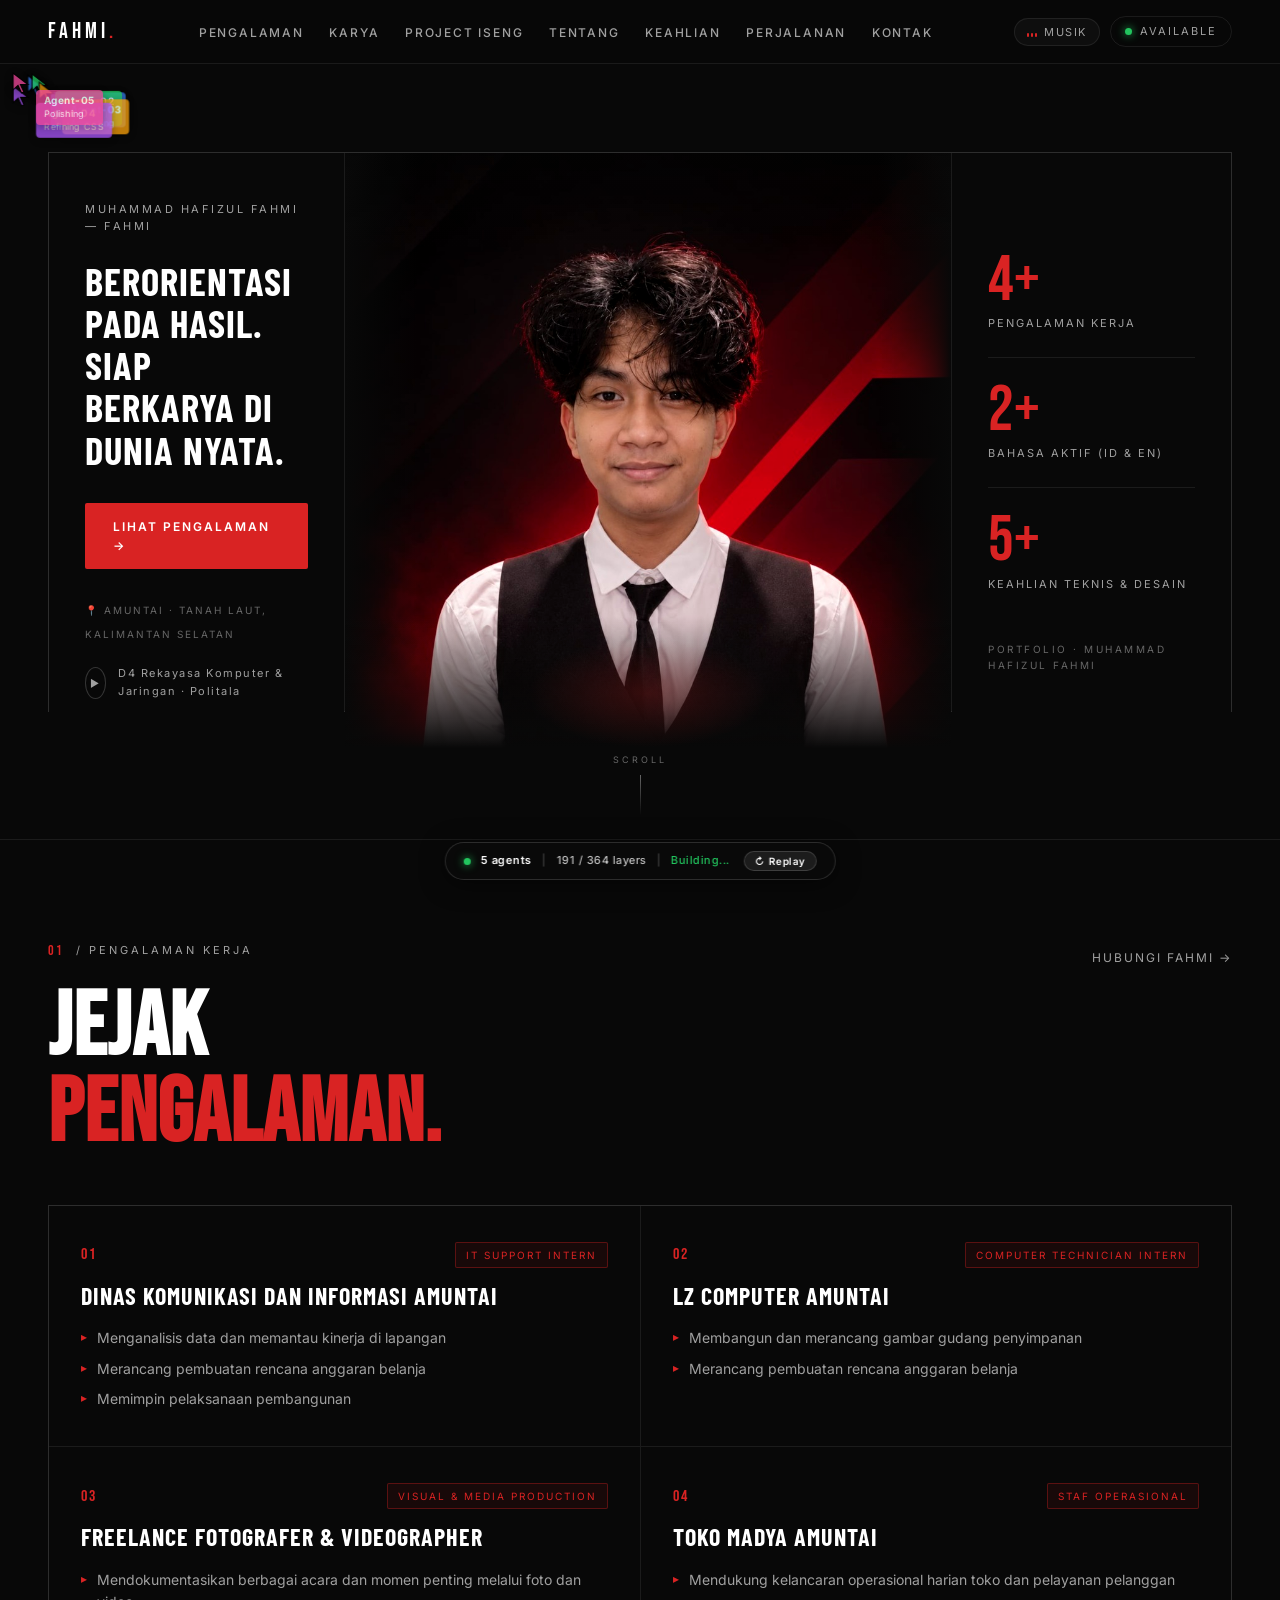
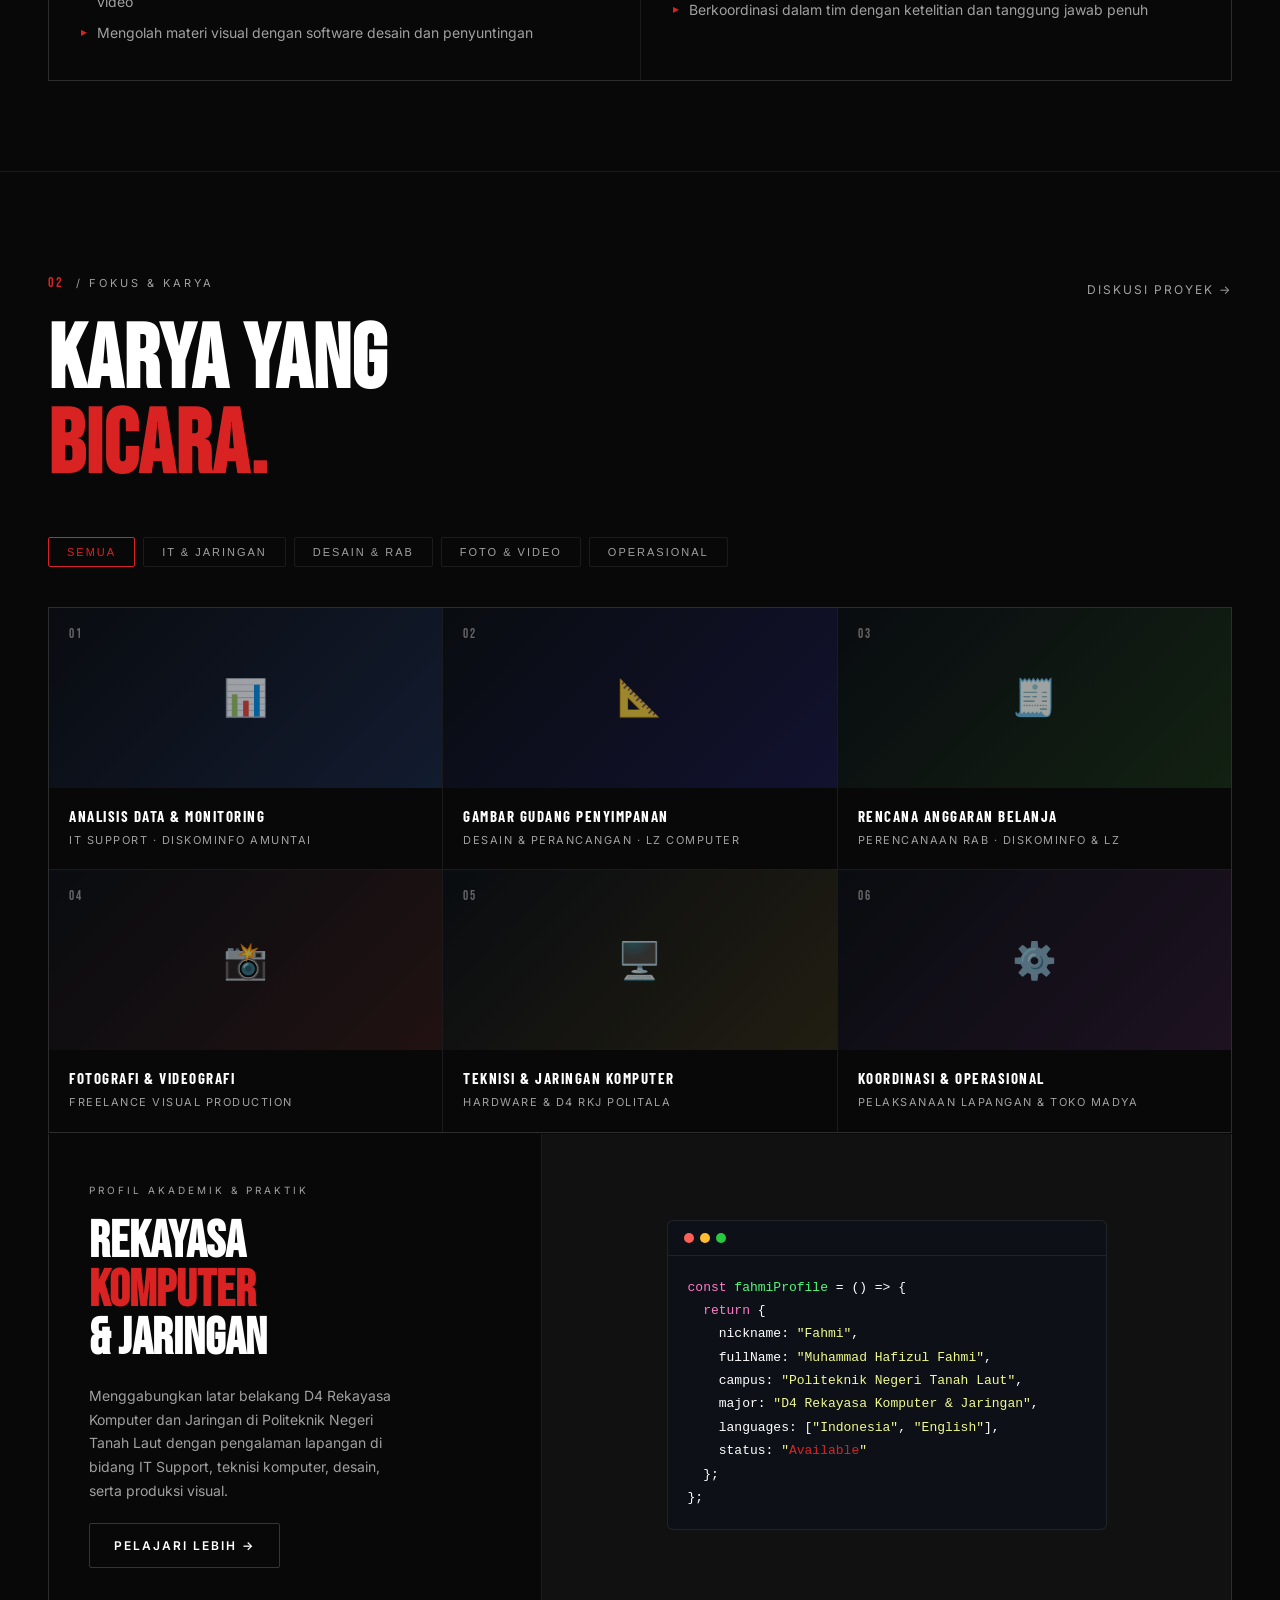
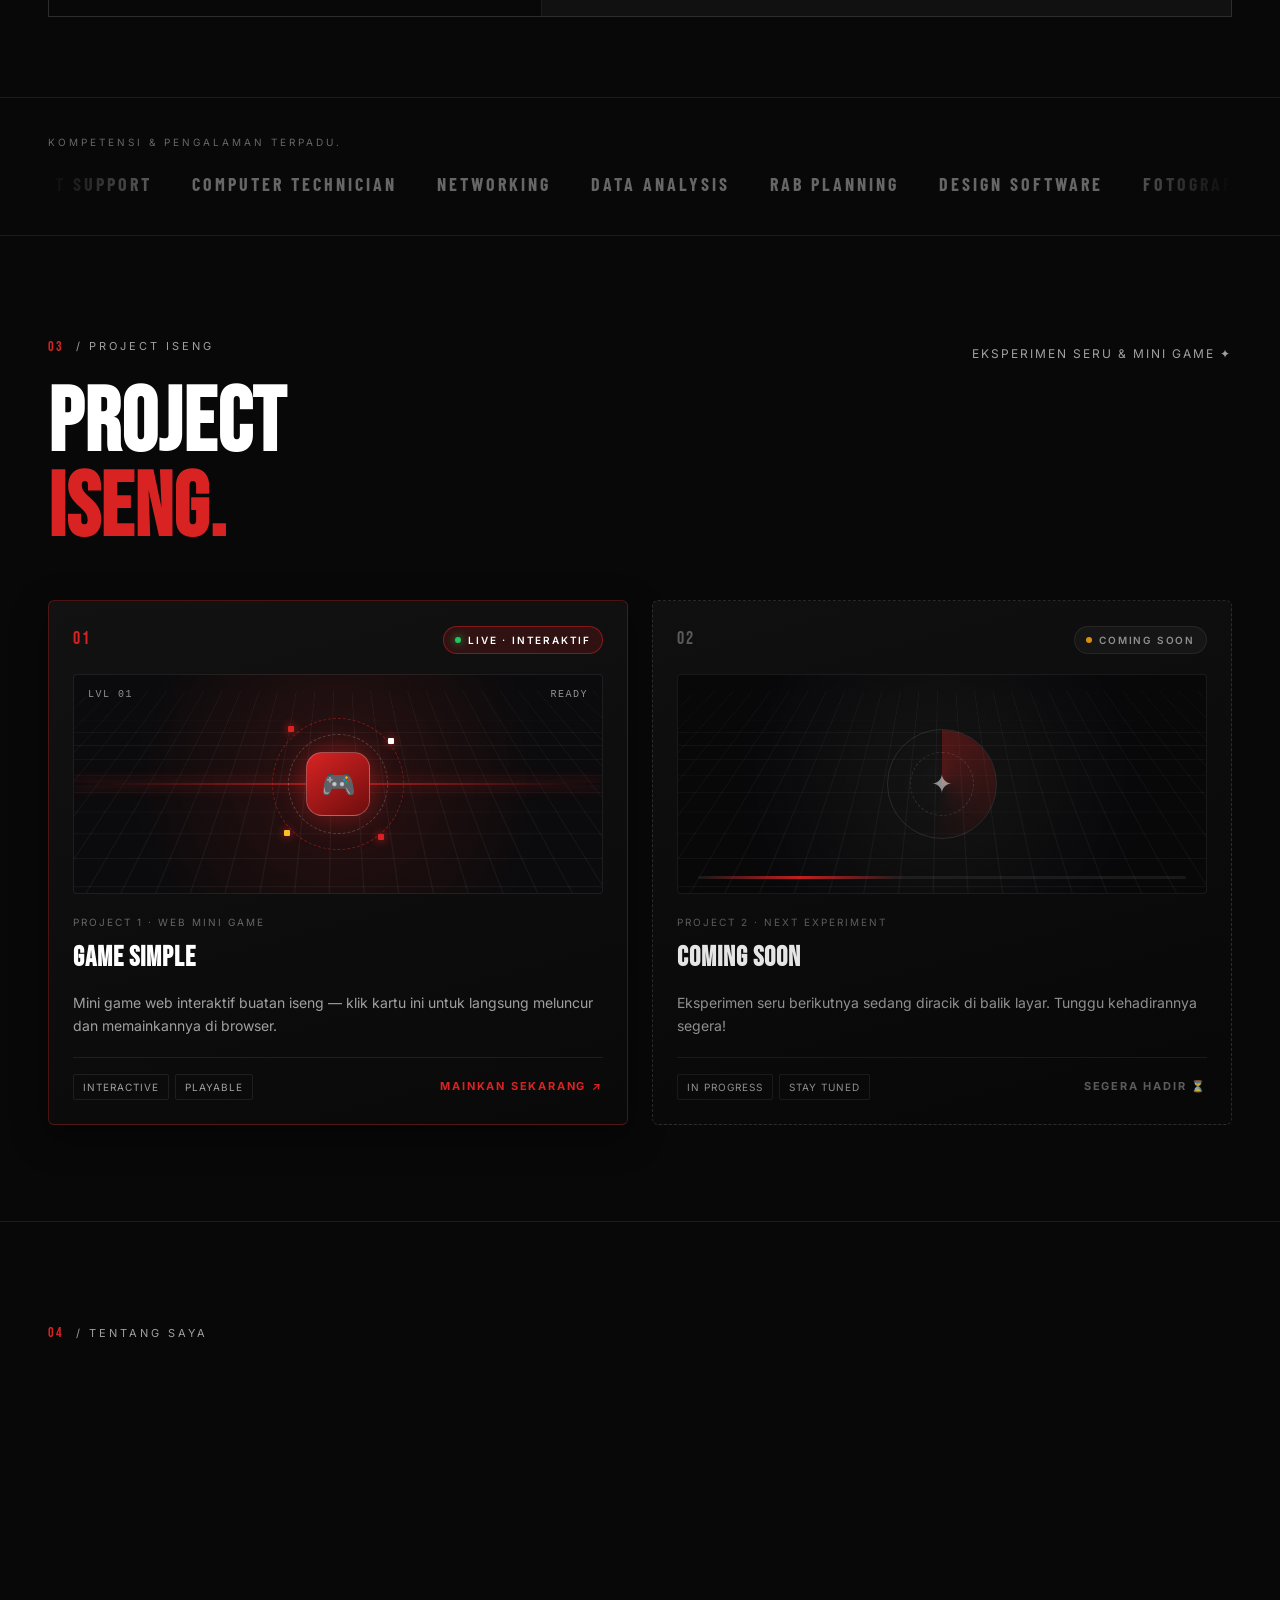
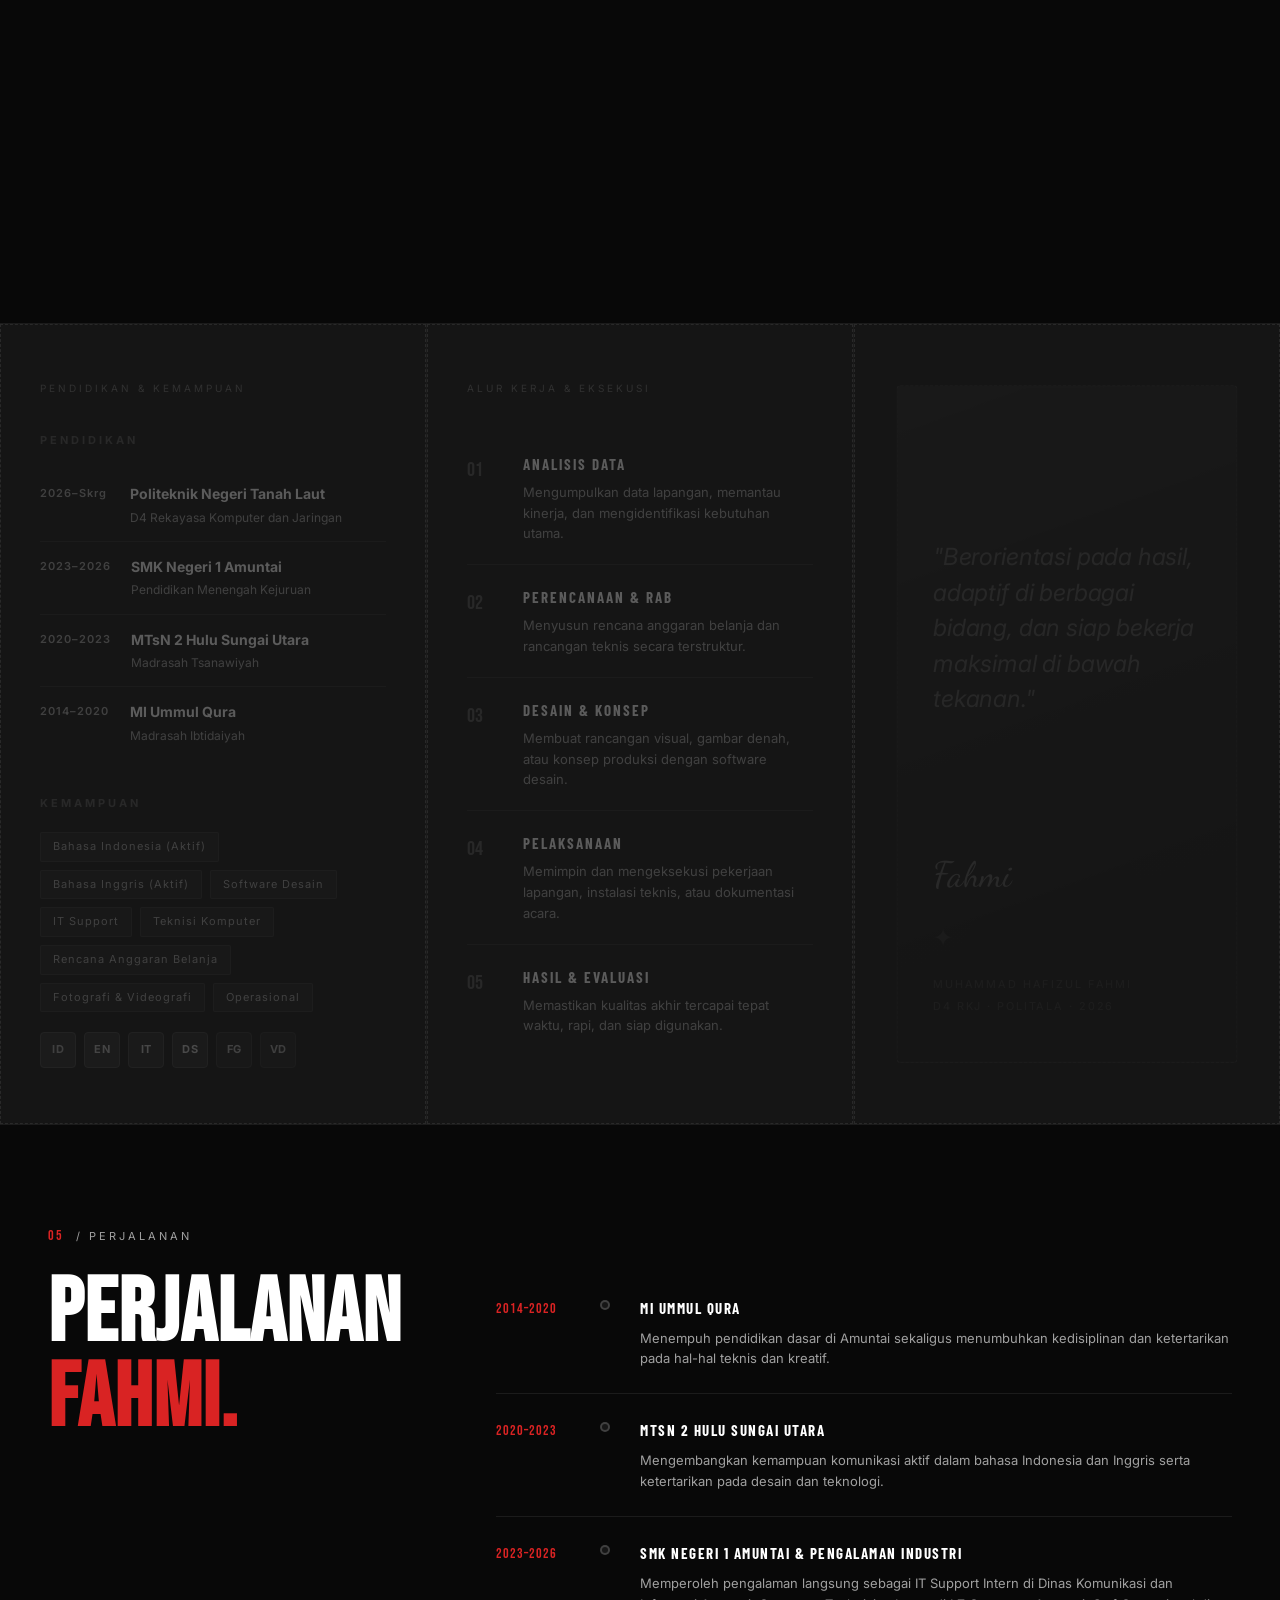
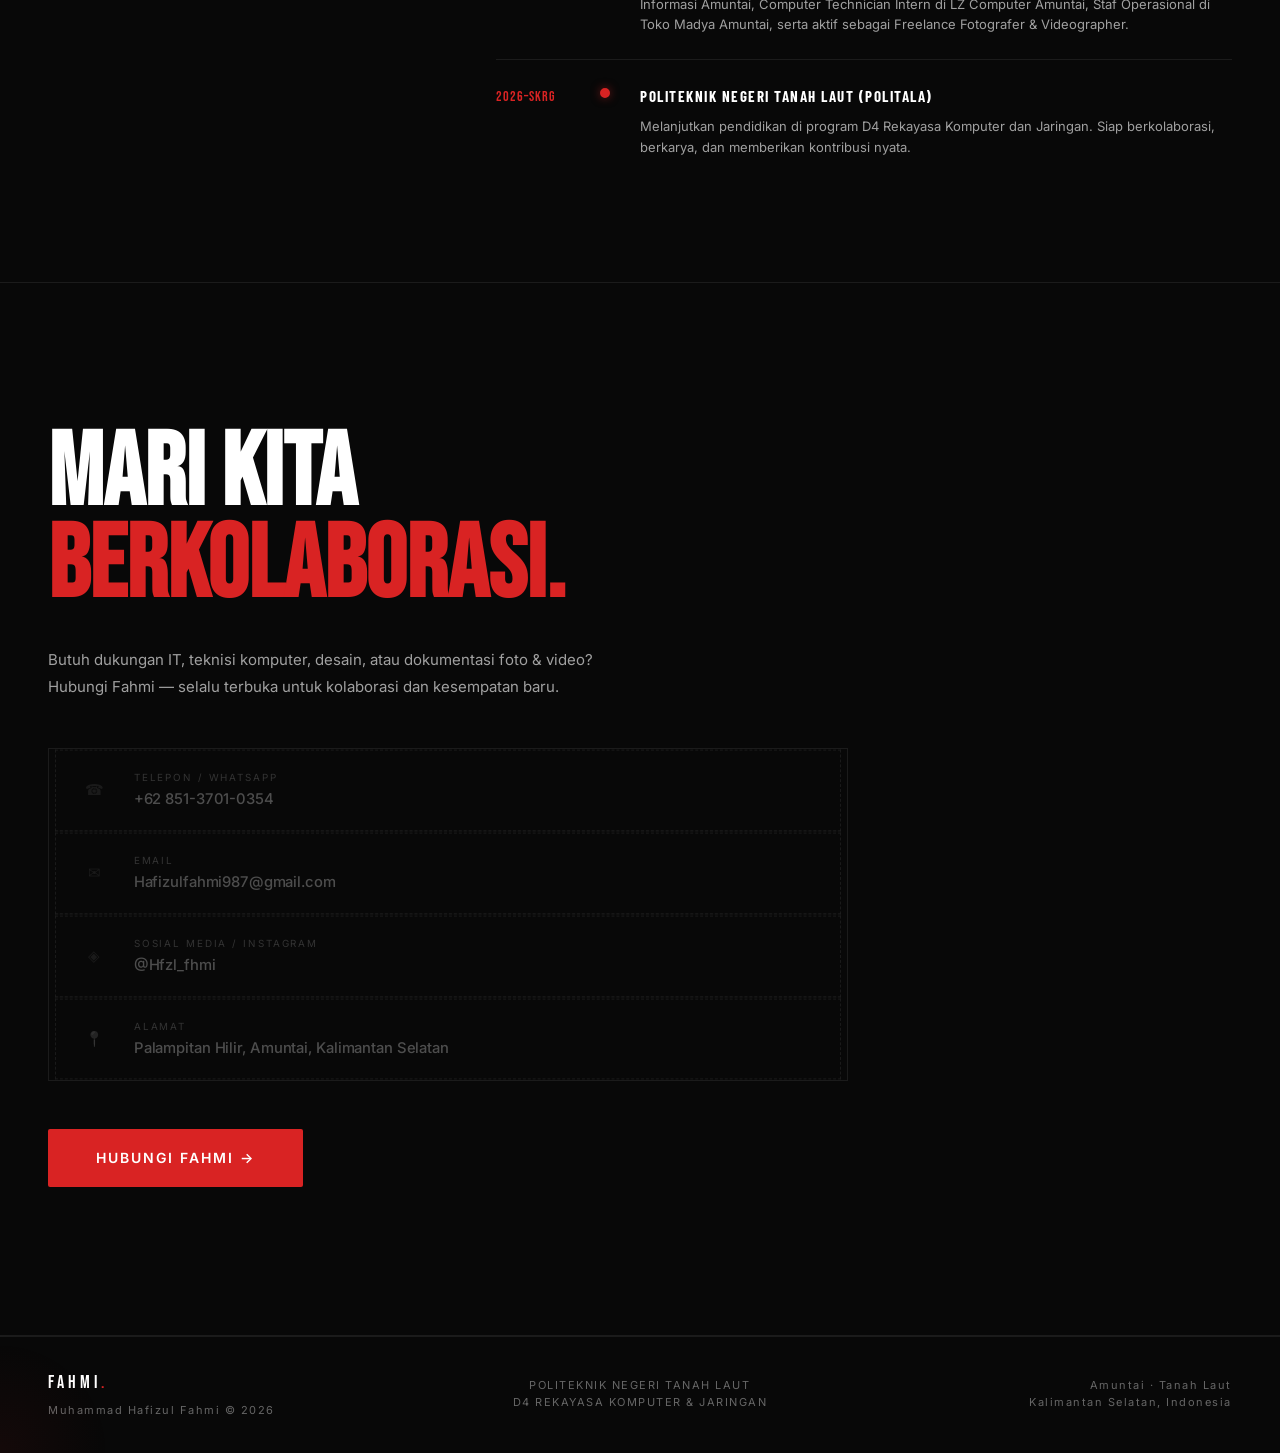
==== commit 0e766ace: "Add files via upload" ====
--- a/index.html
+++ b/index.html
@@ -3,7 +3,7 @@
 <head>
   <meta charset="UTF-8" />
   <meta name="viewport" content="width=device-width, initial-scale=1.0" />
-  <title>HAFIZUL | Developer & Tech Enthusiast</title>
+  <title>FAHMI | Muhammad Hafizul Fahmi</title>
   <link rel="preconnect" href="https://fonts.googleapis.com" />
   <link rel="preconnect" href="https://fonts.gstatic.com" crossorigin />
   <link href="https://fonts.googleapis.com/css2?family=Bebas+Neue&family=Inter:wght@300;400;500;600;700&family=Barlow+Condensed:wght@400;600;700;800;900&family=Dancing+Script:wght@700&display=swap" rel="stylesheet" />
@@ -15,11 +15,13 @@
        NAVBAR
   ═══════════════════════════════════════════ -->
   <nav id="navbar">
-    <div class="nav-logo">HAFIZUL<span class="red-dot">.</span></div>
+    <div class="nav-logo">FAHMI<span class="red-dot">.</span></div>
     <ul class="nav-links">
-      <li><a href="#projects">Proyek</a></li>
+      <li><a href="#experience">Pengalaman</a></li>
+      <li><a href="#projects">Karya</a></li>
+      <li><a href="#project-iseng">Project Iseng</a></li>
+      <li><a href="#about">Tentang</a></li>
       <li><a href="#skills">Keahlian</a></li>
-      <li><a href="#about">Tentang</a></li>
       <li><a href="#journey">Perjalanan</a></li>
       <li><a href="#contact">Kontak</a></li>
     </ul>
@@ -38,15 +40,17 @@
   </nav>
 
   <!-- Background Music -->
-  <audio id="bg-music" src="bgm.mp3" loop autoplay preload="auto"></audio>
+  <audio id="bg-music" src="bgm.mp3?v=2" loop autoplay preload="auto"></audio>
 
   <!-- Mobile Nav Drawer -->
   <div id="mobile-drawer" class="mobile-drawer" aria-hidden="true">
-    <a href="#projects">01 · Proyek</a>
-    <a href="#about">02 · Tentang</a>
-    <a href="#skills">03 · Keahlian</a>
-    <a href="#journey">04 · Perjalanan</a>
-    <a href="#contact">05 · Kontak</a>
+    <a href="#experience">01 · Pengalaman</a>
+    <a href="#projects">02 · Karya</a>
+    <a href="#project-iseng">03 · Project Iseng</a>
+    <a href="#about">04 · Tentang</a>
+    <a href="#skills">05 · Keahlian</a>
+    <a href="#journey">06 · Perjalanan</a>
+    <a href="#contact">07 · Kontak</a>
   </div>
 
   <!-- ═══════════════════════════════════════════
@@ -57,18 +61,18 @@
 
       <!-- Left -->
       <div class="hero-left" data-animate>
-        <p class="hero-eyebrow">Muhammad Hafizul Fahmi — Politala</p>
+        <p class="hero-eyebrow">Muhammad Hafizul Fahmi — Fahmi</p>
         <p class="hero-tagline">
-          Membangun solusi digital.<br/>
-          Menciptakan pengalaman nyata.
+          Berorientasi pada hasil.<br/>
+          Siap berkarya di dunia nyata.
         </p>
-        <a href="#projects" class="btn-primary">Lihat Proyek Saya →</a>
+        <a href="#experience" class="btn-primary">Lihat Pengalaman →</a>
         <div class="hero-meta">
-          <span class="meta-label">📍 KALIMANTAN SELATAN, INDONESIA</span>
+          <span class="meta-label">📍 AMUNTAI · TANAH LAUT, KALIMANTAN SELATAN</span>
         </div>
         <div class="showreel-row">
           <div class="play-icon">▶</div>
-          <span>Politeknik Negeri Tanah Laut</span>
+          <span>D4 Rekayasa Komputer &amp; Jaringan · Politala</span>
         </div>
       </div>
 
@@ -84,20 +88,20 @@
       <!-- Right: Stats -->
       <div class="hero-right" data-animate>
         <div class="stat-block">
-          <span class="stat-num">3<span class="red-dot">+</span></span>
-          <span class="stat-label">Tahun Belajar</span>
+          <span class="stat-num">4<span class="red-dot">+</span></span>
+          <span class="stat-label">Pengalaman Kerja</span>
         </div>
         <div class="stat-divider"></div>
         <div class="stat-block">
-          <span class="stat-num">10<span class="red-dot">+</span></span>
-          <span class="stat-label">Proyek Selesai</span>
+          <span class="stat-num">2<span class="red-dot">+</span></span>
+          <span class="stat-label">Bahasa Aktif (ID &amp; EN)</span>
         </div>
         <div class="stat-divider"></div>
         <div class="stat-block">
           <span class="stat-num">5<span class="red-dot">+</span></span>
-          <span class="stat-label">Teknologi Dikuasai</span>
-        </div>
-        <div class="hero-label">SELECTED WORK 2023–2026</div>
+          <span class="stat-label">Keahlian Teknis &amp; Desain</span>
+        </div>
+        <div class="hero-label">PORTFOLIO · MUHAMMAD HAFIZUL FAHMI</div>
       </div>
     </div>
 
@@ -109,100 +113,168 @@
   </section>
 
   <!-- ═══════════════════════════════════════════
-       SECTION 01 — PROJECTS
+       SECTION 01 — PENGALAMAN KERJA
+  ═══════════════════════════════════════════ -->
+  <section id="experience" class="section-experience">
+    <div class="section-header" data-animate>
+      <div>
+        <div class="section-eyebrow">
+          <span class="section-num">01</span>
+          <span>/ PENGALAMAN KERJA</span>
+        </div>
+        <h2 class="section-title">JEJAK<br/><span class="red-text">PENGALAMAN.</span></h2>
+      </div>
+      <a href="#contact" class="link-arrow">Hubungi Fahmi →</a>
+    </div>
+
+    <div class="experience-grid" data-animate>
+      <article class="exp-card">
+        <div class="exp-top">
+          <span class="exp-num">01</span>
+          <span class="exp-role">IT Support Intern</span>
+        </div>
+        <h3 class="exp-company">Dinas Komunikasi dan Informasi Amuntai</h3>
+        <ul class="exp-list">
+          <li>Menganalisis data dan memantau kinerja di lapangan</li>
+          <li>Merancang pembuatan rencana anggaran belanja</li>
+          <li>Memimpin pelaksanaan pembangunan</li>
+        </ul>
+      </article>
+
+      <article class="exp-card">
+        <div class="exp-top">
+          <span class="exp-num">02</span>
+          <span class="exp-role">Computer Technician Intern</span>
+        </div>
+        <h3 class="exp-company">LZ Computer Amuntai</h3>
+        <ul class="exp-list">
+          <li>Membangun dan merancang gambar gudang penyimpanan</li>
+          <li>Merancang pembuatan rencana anggaran belanja</li>
+        </ul>
+      </article>
+
+      <article class="exp-card">
+        <div class="exp-top">
+          <span class="exp-num">03</span>
+          <span class="exp-role">Visual &amp; Media Production</span>
+        </div>
+        <h3 class="exp-company">Freelance Fotografer &amp; Videographer</h3>
+        <ul class="exp-list">
+          <li>Mendokumentasikan berbagai acara dan momen penting melalui foto dan video</li>
+          <li>Mengolah materi visual dengan software desain dan penyuntingan</li>
+        </ul>
+      </article>
+
+      <article class="exp-card">
+        <div class="exp-top">
+          <span class="exp-num">04</span>
+          <span class="exp-role">Staf Operasional</span>
+        </div>
+        <h3 class="exp-company">Toko Madya Amuntai</h3>
+        <ul class="exp-list">
+          <li>Mendukung kelancaran operasional harian toko dan pelayanan pelanggan</li>
+          <li>Berkoordinasi dalam tim dengan ketelitian dan tanggung jawab penuh</li>
+        </ul>
+      </article>
+    </div>
+  </section>
+
+  <!-- ═══════════════════════════════════════════
+       SECTION 02 — KARYA & FOKUS BIDANG
   ═══════════════════════════════════════════ -->
   <section id="projects" class="section-projects">
     <div class="section-header" data-animate>
-      <div class="section-eyebrow">
-        <span class="section-num">01</span>
-        <span>/ SELECTED WORK</span>
-      </div>
-      <h2 class="section-title">KARYA YANG<br/><span class="red-text">BICARA.</span></h2>
-      <a href="#contact" class="link-arrow">Lihat semua →</a>
+      <div>
+        <div class="section-eyebrow">
+          <span class="section-num">02</span>
+          <span>/ FOKUS &amp; KARYA</span>
+        </div>
+        <h2 class="section-title">KARYA YANG<br/><span class="red-text">BICARA.</span></h2>
+      </div>
+      <a href="#contact" class="link-arrow">Diskusi proyek →</a>
     </div>
 
     <!-- Filter Bar -->
     <div class="filter-bar" data-animate>
       <button class="filter-btn active" data-filter="all">Semua</button>
-      <button class="filter-btn" data-filter="web">Web Dev</button>
-      <button class="filter-btn" data-filter="mobile">Mobile</button>
-      <button class="filter-btn" data-filter="database">Database</button>
-      <button class="filter-btn" data-filter="ui">UI/UX</button>
-      <button class="filter-btn" data-filter="iot">IoT</button>
+      <button class="filter-btn" data-filter="it">IT &amp; Jaringan</button>
+      <button class="filter-btn" data-filter="desain">Desain &amp; RAB</button>
+      <button class="filter-btn" data-filter="media">Foto &amp; Video</button>
+      <button class="filter-btn" data-filter="ops">Operasional</button>
     </div>
 
     <!-- Project Cards Grid -->
     <div class="projects-grid" data-animate>
-      <div class="project-card" data-category="web">
+      <div class="project-card" data-category="it">
         <div class="card-num">01</div>
         <div class="card-img web-bg">
           <div class="card-overlay">
-            <span class="card-icon">🌐</span>
+            <span class="card-icon">📊</span>
           </div>
         </div>
         <div class="card-info">
-          <h3>SISTEM INFORMASI KAMPUS</h3>
-          <p>Web App · 2024</p>
-        </div>
-      </div>
-      <div class="project-card" data-category="mobile">
+          <h3>ANALISIS DATA &amp; MONITORING</h3>
+          <p>IT Support · Diskominfo Amuntai</p>
+        </div>
+      </div>
+      <div class="project-card" data-category="desain">
         <div class="card-num">02</div>
         <div class="card-img mobile-bg">
           <div class="card-overlay">
-            <span class="card-icon">📱</span>
+            <span class="card-icon">📐</span>
           </div>
         </div>
         <div class="card-info">
-          <h3>APLIKASI MANAJEMEN TUGAS</h3>
-          <p>Mobile App · 2024</p>
-        </div>
-      </div>
-      <div class="project-card" data-category="database">
+          <h3>GAMBAR GUDANG PENYIMPANAN</h3>
+          <p>Desain &amp; Perancangan · LZ Computer</p>
+        </div>
+      </div>
+      <div class="project-card" data-category="desain">
         <div class="card-num">03</div>
         <div class="card-img db-bg">
           <div class="card-overlay">
-            <span class="card-icon">🗄️</span>
+            <span class="card-icon">🧾</span>
           </div>
         </div>
         <div class="card-info">
-          <h3>DATABASE INVENTORY SYSTEM</h3>
-          <p>Database · 2023</p>
-        </div>
-      </div>
-      <div class="project-card" data-category="ui">
+          <h3>RENCANA ANGGARAN BELANJA</h3>
+          <p>Perencanaan RAB · Diskominfo &amp; LZ</p>
+        </div>
+      </div>
+      <div class="project-card" data-category="media">
         <div class="card-num">04</div>
         <div class="card-img ui-bg">
           <div class="card-overlay">
-            <span class="card-icon">🎨</span>
+            <span class="card-icon">📸</span>
           </div>
         </div>
         <div class="card-info">
-          <h3>REDESIGN PORTAL AKADEMIK</h3>
-          <p>UI/UX Design · 2025</p>
-        </div>
-      </div>
-      <div class="project-card" data-category="iot">
+          <h3>FOTOGRAFI &amp; VIDEOGRAFI</h3>
+          <p>Freelance Visual Production</p>
+        </div>
+      </div>
+      <div class="project-card" data-category="it">
         <div class="card-num">05</div>
         <div class="card-img iot-bg">
           <div class="card-overlay">
-            <span class="card-icon">⚡</span>
+            <span class="card-icon">🖥️</span>
           </div>
         </div>
         <div class="card-info">
-          <h3>SMART MONITORING SYSTEM</h3>
-          <p>IoT · 2025</p>
-        </div>
-      </div>
-      <div class="project-card" data-category="web">
+          <h3>TEKNISI &amp; JARINGAN KOMPUTER</h3>
+          <p>Hardware &amp; D4 RKJ Politala</p>
+        </div>
+      </div>
+      <div class="project-card" data-category="ops">
         <div class="card-num">06</div>
         <div class="card-img web2-bg">
           <div class="card-overlay">
-            <span class="card-icon">🛒</span>
+            <span class="card-icon">⚙️</span>
           </div>
         </div>
         <div class="card-info">
-          <h3>E-COMMERCE PLATFORM</h3>
-          <p>Web App · 2026</p>
+          <h3>KOORDINASI &amp; OPERASIONAL</h3>
+          <p>Pelaksanaan Lapangan &amp; Toko Madya</p>
         </div>
       </div>
     </div>
@@ -210,25 +282,25 @@
     <!-- Featured Project -->
     <div class="featured-project" data-animate>
       <div class="featured-left">
-        <span class="feat-label">FEATURED PROJECT</span>
-        <h3 class="feat-title">SISTEM<br/><span class="red-text">INFORMASI</span><br/>TERPADU</h3>
+        <span class="feat-label">PROFIL AKADEMIK &amp; PRAKTIK</span>
+        <h3 class="feat-title">REKAYASA<br/><span class="red-text">KOMPUTER</span><br/>&amp; JARINGAN</h3>
         <p class="feat-desc">
-          Platform manajemen data terpadu untuk lingkungan kampus Politala,
-          mencakup modul absensi digital, nilai akademik, dan monitoring kegiatan
-          mahasiswa secara real-time menggunakan teknologi modern.
+          Menggabungkan latar belakang D4 Rekayasa Komputer dan Jaringan di Politeknik Negeri Tanah Laut
+          dengan pengalaman lapangan di bidang IT Support, teknisi komputer, desain, serta produksi visual.
         </p>
         <a href="#contact" class="btn-outline">Pelajari Lebih →</a>
       </div>
       <div class="featured-visual">
         <div class="code-preview">
           <div class="code-dots"><span></span><span></span><span></span></div>
-          <pre><code><span class="kw">const</span> <span class="fn">buildPortfolio</span> = () => {
+          <pre><code><span class="kw">const</span> <span class="fn">fahmiProfile</span> = () => {
   <span class="kw">return</span> {
-    name: <span class="str">"Muhammad Hafizul Fahmi"</span>,
-    campus: <span class="str">"Politala"</span>,
-    skills: [<span class="str">"Web Dev"</span>, <span class="str">"Mobile"</span>, <span class="str">"IoT"</span>],
-    status: <span class="str">"<span class="red-text">Available</span>"</span>,
-    passion: <span class="str">"Building the Future"</span>
+    nickname: <span class="str">"Fahmi"</span>,
+    fullName: <span class="str">"Muhammad Hafizul Fahmi"</span>,
+    campus: <span class="str">"Politeknik Negeri Tanah Laut"</span>,
+    major: <span class="str">"D4 Rekayasa Komputer &amp; Jaringan"</span>,
+    languages: [<span class="str">"Indonesia"</span>, <span class="str">"English"</span>],
+    status: <span class="str">"<span class="red-text">Available</span>"</span>
   };
 };</code></pre>
         </div>
@@ -240,47 +312,166 @@
        TECH STACK STRIP
   ═══════════════════════════════════════════ -->
   <div class="tech-strip" data-animate>
-    <div class="strip-label">BEEN PART OF THE BIGGER PICTURE.</div>
+    <div class="strip-label">KOMPETENSI &amp; PENGALAMAN TERPADU.</div>
     <div class="tech-scroll">
       <div class="tech-items">
-        <span>HTML5</span><span>CSS3</span><span>JavaScript</span><span>PHP</span>
-        <span>Python</span><span>MySQL</span><span>Laravel</span><span>React</span>
-        <span>Node.js</span><span>Arduino</span><span>Figma</span><span>Git</span>
-        <span>HTML5</span><span>CSS3</span><span>JavaScript</span><span>PHP</span>
-        <span>Python</span><span>MySQL</span><span>Laravel</span><span>React</span>
+        <span>IT Support</span><span>Computer Technician</span><span>Networking</span><span>Data Analysis</span>
+        <span>RAB Planning</span><span>Design Software</span><span>Fotografi</span><span>Videografi</span>
+        <span>Operasional</span><span>Bahasa Indonesia</span><span>English</span><span>D4 RKJ Politala</span>
+        <span>IT Support</span><span>Computer Technician</span><span>Networking</span><span>Data Analysis</span>
+        <span>RAB Planning</span><span>Design Software</span><span>Fotografi</span><span>Videografi</span>
       </div>
     </div>
   </div>
 
   <!-- ═══════════════════════════════════════════
-       ABOUT / SECTION 02
+       SECTION 03 — PROJECT ISENG
+  ═══════════════════════════════════════════ -->
+  <section id="project-iseng" class="section-iseng">
+    <div class="section-header" data-animate>
+      <div>
+        <div class="section-eyebrow">
+          <span class="section-num">03</span>
+          <span>/ PROJECT ISENG</span>
+        </div>
+        <h2 class="section-title">PROJECT<br/><span class="red-text">ISENG.</span></h2>
+      </div>
+      <span class="link-arrow iseng-sub-note">Eksperimen seru &amp; mini game ✦</span>
+    </div>
+
+    <div class="iseng-grid" data-animate>
+      <!-- Project 1: Game Simple (Interactive & Clickable) -->
+      <a href="https://fahmi134.github.io/gameSimple/" target="_blank" rel="noopener noreferrer" class="iseng-card iseng-live" aria-label="Buka Project 1: Game Simple">
+        <div class="iseng-spotlight" aria-hidden="true"></div>
+        <div class="iseng-card-head">
+          <span class="iseng-num">01</span>
+          <span class="iseng-badge live"><i class="live-pulse"></i> LIVE · INTERAKTIF</span>
+        </div>
+
+        <div class="iseng-stage" aria-hidden="true">
+          <div class="stage-grid"></div>
+          <div class="stage-scanline"></div>
+          <div class="arcade-hud">
+            <span>LVL 01</span>
+            <span>READY</span>
+          </div>
+          <div class="arcade-arena">
+            <span class="orbit-ring r1"></span>
+            <span class="orbit-ring r2"></span>
+            <div class="arcade-core">
+              <span class="arcade-pad">🎮</span>
+            </div>
+            <span class="pixel-spark s1"></span>
+            <span class="pixel-spark s2"></span>
+            <span class="pixel-spark s3"></span>
+            <span class="pixel-spark s4"></span>
+          </div>
+          <div class="arcade-bars">
+            <i></i><i></i><i></i><i></i><i></i>
+          </div>
+        </div>
+
+        <div class="iseng-body">
+          <span class="iseng-kicker">PROJECT 1 · WEB MINI GAME</span>
+          <h3 class="iseng-title">GAME SIMPLE</h3>
+          <p class="iseng-desc">
+            Mini game web interaktif buatan iseng — klik kartu ini untuk langsung meluncur dan memainkannya di browser.
+          </p>
+          <div class="iseng-footer">
+            <div class="iseng-tags">
+              <span>Interactive</span>
+              <span>Playable</span>
+            </div>
+            <span class="iseng-cta">Mainkan Sekarang <i class="cta-arrow">↗</i></span>
+          </div>
+        </div>
+      </a>
+
+      <!-- Project 2: Coming Soon -->
+      <div class="iseng-card iseng-soon" aria-disabled="true">
+        <div class="iseng-spotlight" aria-hidden="true"></div>
+        <div class="iseng-card-head">
+          <span class="iseng-num">02</span>
+          <span class="iseng-badge soon"><i class="soon-dot"></i> COMING SOON</span>
+        </div>
+
+        <div class="iseng-stage soon-stage" aria-hidden="true">
+          <div class="stage-grid"></div>
+          <div class="radar-wrap">
+            <span class="radar-sweep"></span>
+            <span class="radar-ring"></span>
+            <span class="soon-icon">✦</span>
+          </div>
+          <div class="soon-loader">
+            <span class="soon-loader-bar"></span>
+          </div>
+        </div>
+
+        <div class="iseng-body">
+          <span class="iseng-kicker">PROJECT 2 · NEXT EXPERIMENT</span>
+          <h3 class="iseng-title">COMING SOON</h3>
+          <p class="iseng-desc">
+            Eksperimen seru berikutnya sedang diracik di balik layar. Tunggu kehadirannya segera!
+          </p>
+          <div class="iseng-footer">
+            <div class="iseng-tags">
+              <span>In Progress</span>
+              <span>Stay Tuned</span>
+            </div>
+            <span class="iseng-cta muted">Segera Hadir ⏳</span>
+          </div>
+        </div>
+      </div>
+    </div>
+  </section>
+
+  <!-- ═══════════════════════════════════════════
+       ABOUT / SECTION 04
   ═══════════════════════════════════════════ -->
   <section id="about" class="section-about">
     <div class="section-eyebrow" data-animate>
-      <span class="section-num">02</span>
-      <span>/ BEHIND THE CODE</span>
+      <span class="section-num">04</span>
+      <span>/ TENTANG SAYA</span>
     </div>
     <div class="about-split" data-animate>
       <div class="about-headline">
-        <h2>BUKAN SEKADAR<br/>KODE. TAPI CARA<br/><span class="red-text">BERPIKIR.</span></h2>
+        <h2>BERORIENTASI<br/>PADA <span class="red-text">HASIL.</span></h2>
       </div>
       <div class="about-bio">
         <p>
-          Saya <strong>Muhammad Hafizul Fahmi</strong>, mahasiswa aktif di
-          <strong>Politeknik Negeri Tanah Laut (Politala)</strong>, Kalimantan Selatan.
-          Saya percaya bahwa teknologi bukan hanya tentang menulis kode —
-          ini tentang menciptakan solusi yang bermakna bagi kehidupan nyata.
+          Saya <strong>Muhammad Hafizul Fahmi</strong> (akrab disapa <strong>Fahmi</strong>),
+          Mahasiswa <strong>D4 Rekayasa Komputer dan Jaringan</strong> dari
+          <strong>Politeknik Negeri Tanah Laut (POLITALA)</strong>.
         </p>
         <p>
-          Dengan semangat belajar yang tinggi dan rasa ingin tahu yang tak pernah padam,
-          saya terus mengeksplorasi dunia pengembangan web, aplikasi mobile, dan
-          sistem informasi yang dapat membuat perbedaan nyata.
+          Saya berpengalaman di berbagai acara dan bidang yang saya minati — mulai dari
+          magang IT Support di instansi pemerintahan, teknisi komputer, staf operasional,
+          hingga freelance fotografer dan videographer. Berorientasi pada hasil dan mampu
+          bekerja di bawah tekanan.
         </p>
+        <div class="bio-facts">
+          <div class="bio-fact">
+            <small>TTL</small>
+            <span>Amuntai, 07 Mei 2008</span>
+          </div>
+          <div class="bio-fact">
+            <small>Jenis Kelamin</small>
+            <span>Laki-Laki</span>
+          </div>
+          <div class="bio-fact">
+            <small>Kewarganegaraan</small>
+            <span>Indonesia</span>
+          </div>
+          <div class="bio-fact">
+            <small>Domisili</small>
+            <span>Palampitan Hilir, Amuntai</span>
+          </div>
+        </div>
         <div class="about-tags">
-          <span class="tag">Problem Solver</span>
-          <span class="tag">Fast Learner</span>
-          <span class="tag">Team Player</span>
-          <span class="tag">Detail-oriented</span>
+          <span class="tag">Berorientasi Hasil</span>
+          <span class="tag">Tahan Tekanan</span>
+          <span class="tag">Indonesia &amp; English</span>
+          <span class="tag">Software Desain</span>
         </div>
       </div>
     </div>
@@ -294,95 +485,100 @@
 
       <!-- Left: Education & Skills -->
       <div class="triple-col" data-animate>
-        <span class="col-label">EDUCATION & SKILLS</span>
+        <span class="col-label">PENDIDIKAN &amp; KEMAMPUAN</span>
 
         <div class="edu-block">
           <h4 class="block-title">PENDIDIKAN</h4>
           <div class="edu-item">
-            <span class="edu-year red-text">2022–Skrg</span>
+            <span class="edu-year red-text">2026–Skrg</span>
             <div>
               <strong>Politeknik Negeri Tanah Laut</strong>
-              <p>Teknologi Informasi</p>
+              <p>D4 Rekayasa Komputer dan Jaringan</p>
             </div>
           </div>
           <div class="edu-item">
-            <span class="edu-year">2019–2022</span>
+            <span class="edu-year">2023–2026</span>
             <div>
-              <strong>SMA/SMK</strong>
-              <p>Kalimantan Selatan</p>
+              <strong>SMK Negeri 1 Amuntai</strong>
+              <p>Pendidikan Menengah Kejuruan</p>
             </div>
           </div>
           <div class="edu-item">
-            <span class="edu-year">2024</span>
+            <span class="edu-year">2020–2023</span>
             <div>
-              <strong>Sertifikasi & Workshop</strong>
-              <p>Web Development, IoT Basics</p>
+              <strong>MTsN 2 Hulu Sungai Utara</strong>
+              <p>Madrasah Tsanawiyah</p>
+            </div>
+          </div>
+          <div class="edu-item">
+            <span class="edu-year">2014–2020</span>
+            <div>
+              <strong>MI Ummul Qura</strong>
+              <p>Madrasah Ibtidaiyah</p>
             </div>
           </div>
         </div>
 
         <div class="skills-block">
-          <h4 class="block-title">CREATIVE TOOLKIT</h4>
+          <h4 class="block-title">KEMAMPUAN</h4>
           <div class="skill-pills">
-            <span class="pill">Web Development</span>
-            <span class="pill">Mobile Dev</span>
-            <span class="pill">Database Design</span>
-            <span class="pill">UI/UX Design</span>
-            <span class="pill">IoT</span>
-            <span class="pill">Networking</span>
-            <span class="pill">Linux</span>
-            <span class="pill">Version Control</span>
+            <span class="pill">Bahasa Indonesia (Aktif)</span>
+            <span class="pill">Bahasa Inggris (Aktif)</span>
+            <span class="pill">Software Desain</span>
+            <span class="pill">IT Support</span>
+            <span class="pill">Teknisi Komputer</span>
+            <span class="pill">Rencana Anggaran Belanja</span>
+            <span class="pill">Fotografi &amp; Videografi</span>
+            <span class="pill">Operasional</span>
           </div>
           <div class="tech-badges">
-            <span class="badge" title="HTML">H</span>
-            <span class="badge" title="CSS">C</span>
-            <span class="badge badge-blue" title="PHP">P</span>
-            <span class="badge badge-yellow" title="JavaScript">JS</span>
-            <span class="badge badge-green" title="Python">Py</span>
-            <span class="badge badge-orange" title="Laravel">Lv</span>
-            <span class="badge badge-cyan" title="React">Re</span>
-            <span class="badge badge-purple" title="Figma">Fg</span>
+            <span class="badge badge-blue" title="Bahasa Indonesia">ID</span>
+            <span class="badge badge-cyan" title="English">EN</span>
+            <span class="badge badge-green" title="IT Support">IT</span>
+            <span class="badge badge-yellow" title="Desain">DS</span>
+            <span class="badge badge-orange" title="Fotografi">FG</span>
+            <span class="badge badge-purple" title="Videografi">VD</span>
           </div>
         </div>
       </div>
 
       <!-- Middle: Process -->
       <div class="triple-col" data-animate>
-        <span class="col-label">FROM IDEA TO FINAL BUILD</span>
+        <span class="col-label">ALUR KERJA &amp; EKSEKUSI</span>
         <div class="process-timeline">
           <div class="process-item">
             <span class="process-num">01</span>
             <div class="process-content">
-              <h4>THE IDEA</h4>
-              <p>Riset masalah, identifikasi kebutuhan, dan definisikan solusi terbaik.</p>
+              <h4>ANALISIS DATA</h4>
+              <p>Mengumpulkan data lapangan, memantau kinerja, dan mengidentifikasi kebutuhan utama.</p>
             </div>
           </div>
           <div class="process-item">
             <span class="process-num">02</span>
             <div class="process-content">
-              <h4>THE PLAN</h4>
-              <p>Arsitektur sistem, wireframe UI, dan roadmap pengembangan.</p>
+              <h4>PERENCANAAN &amp; RAB</h4>
+              <p>Menyusun rencana anggaran belanja dan rancangan teknis secara terstruktur.</p>
             </div>
           </div>
           <div class="process-item">
             <span class="process-num">03</span>
             <div class="process-content">
-              <h4>THE DRAFT</h4>
-              <p>Prototyping cepat, iterasi desain, dan validasi konsep awal.</p>
+              <h4>DESAIN &amp; KONSEP</h4>
+              <p>Membuat rancangan visual, gambar denah, atau konsep produksi dengan software desain.</p>
             </div>
           </div>
           <div class="process-item">
             <span class="process-num">04</span>
             <div class="process-content">
-              <h4>THE BUILD</h4>
-              <p>Pengembangan penuh, testing, debugging, dan optimasi performa.</p>
+              <h4>PELAKSANAAN</h4>
+              <p>Memimpin dan mengeksekusi pekerjaan lapangan, instalasi teknis, atau dokumentasi acara.</p>
             </div>
           </div>
           <div class="process-item">
             <span class="process-num">05</span>
             <div class="process-content">
-              <h4>THE LAUNCH</h4>
-              <p>Deploy, dokumentasi lengkap, dan monitoring pasca-launch.</p>
+              <h4>HASIL &amp; EVALUASI</h4>
+              <p>Memastikan kualitas akhir tercapai tepat waktu, rapi, dan siap digunakan.</p>
             </div>
           </div>
         </div>
@@ -392,15 +588,15 @@
       <div class="triple-col" data-animate>
         <div class="manifesto-card">
           <div class="manifesto-quote">
-            <p>"Dari konsep dan logika, sampai solusi yang nyata dan berdampak."</p>
+            <p>"Berorientasi pada hasil, adaptif di berbagai bidang, dan siap bekerja maksimal di bawah tekanan."</p>
           </div>
           <div class="manifesto-sig">
-            <span class="sig-text">Hafizul</span>
+            <span class="sig-text">Fahmi</span>
           </div>
           <div class="manifesto-star">✦</div>
           <div class="manifesto-meta">
             <span>Muhammad Hafizul Fahmi</span>
-            <span>Politala · 2026</span>
+            <span>D4 RKJ · Politala · 2026</span>
           </div>
         </div>
       </div>
@@ -409,55 +605,47 @@
   </section>
 
   <!-- ═══════════════════════════════════════════
-       JOURNEY / SECTION 03
+       JOURNEY / SECTION 05
   ═══════════════════════════════════════════ -->
   <section id="journey" class="section-journey">
     <div class="section-eyebrow" data-animate>
-      <span class="section-num">03</span>
-      <span>/ THE JOURNEY</span>
+      <span class="section-num">05</span>
+      <span>/ PERJALANAN</span>
     </div>
     <div class="journey-content" data-animate>
-      <h2 class="section-title">PERJALANAN<br/><span class="red-text">SAYA.</span></h2>
+      <h2 class="section-title">PERJALANAN<br/><span class="red-text">FAHMI.</span></h2>
 
       <div class="timeline">
         <div class="tl-item">
-          <div class="tl-year red-text">2022</div>
+          <div class="tl-year red-text">2014–2020</div>
           <div class="tl-dot"></div>
           <div class="tl-body">
-            <h4>Masuk Politala</h4>
-            <p>Memulai perjalanan di Program Studi Teknologi Informasi, Politeknik Negeri Tanah Laut. Langkah pertama menuju impian di dunia teknologi.</p>
+            <h4>MI Ummul Qura</h4>
+            <p>Menempuh pendidikan dasar di Amuntai sekaligus menumbuhkan kedisiplinan dan ketertarikan pada hal-hal teknis dan kreatif.</p>
           </div>
         </div>
         <div class="tl-item">
-          <div class="tl-year red-text">2023</div>
+          <div class="tl-year red-text">2020–2023</div>
           <div class="tl-dot"></div>
           <div class="tl-body">
-            <h4>Proyek Pertama</h4>
-            <p>Menyelesaikan proyek database dan sistem informasi pertama. Mulai mengenal ekosistem pengembangan web secara menyeluruh.</p>
+            <h4>MTsN 2 Hulu Sungai Utara</h4>
+            <p>Mengembangkan kemampuan komunikasi aktif dalam bahasa Indonesia dan Inggris serta ketertarikan pada desain dan teknologi.</p>
           </div>
         </div>
         <div class="tl-item">
-          <div class="tl-year red-text">2024</div>
+          <div class="tl-year red-text">2023–2026</div>
           <div class="tl-dot"></div>
           <div class="tl-body">
-            <h4>Ekspansi Skill</h4>
-            <p>Memperdalam keahlian di mobile development dan IoT. Aktif mengikuti workshop dan kompetisi teknologi di tingkat regional.</p>
+            <h4>SMK Negeri 1 Amuntai &amp; Pengalaman Industri</h4>
+            <p>Memperoleh pengalaman langsung sebagai IT Support Intern di Dinas Komunikasi dan Informasi Amuntai, Computer Technician Intern di LZ Computer Amuntai, Staf Operasional di Toko Madya Amuntai, serta aktif sebagai Freelance Fotografer &amp; Videographer.</p>
           </div>
         </div>
         <div class="tl-item">
-          <div class="tl-year red-text">2025</div>
-          <div class="tl-dot"></div>
-          <div class="tl-body">
-            <h4>Kolaborasi & Inovasi</h4>
-            <p>Bergabung dalam tim proyek kolaboratif, memimpin pengembangan sistem terpadu, dan berkontribusi pada komunitas developer lokal.</p>
-          </div>
-        </div>
-        <div class="tl-item">
-          <div class="tl-year red-text">2026</div>
+          <div class="tl-year red-text">2026–Skrg</div>
           <div class="tl-dot active"></div>
           <div class="tl-body">
-            <h4>Sekarang — Siap Berkarya</h4>
-            <p>Siap membawa keahlian ke dunia profesional. Mencari peluang untuk berkontribusi dan terus berkembang bersama tim yang luar biasa.</p>
+            <h4>Politeknik Negeri Tanah Laut (POLITALA)</h4>
+            <p>Melanjutkan pendidikan di program D4 Rekayasa Komputer dan Jaringan. Siap berkolaborasi, berkarya, dan memberikan kontribusi nyata.</p>
           </div>
         </div>
       </div>
@@ -465,11 +653,11 @@
   </section>
 
   <!-- ═══════════════════════════════════════════
-       CONTACT / SECTION 04
+       CONTACT / SECTION 06
   ═══════════════════════════════════════════ -->
   <section id="contact" class="section-contact">
     <div class="section-eyebrow" data-animate>
-      <span class="section-num">04</span>
+      <span class="section-num">06</span>
       <span>/ KONTAK</span>
     </div>
     <div class="contact-content" data-animate>
@@ -478,40 +666,40 @@
         <span class="red-text">BERKOLABORASI.</span>
       </h2>
       <p class="contact-sub">
-        Punya ide proyek? Butuh developer? Atau sekadar ingin ngobrol soal teknologi?<br/>
-        Saya selalu terbuka untuk kesempatan baru.
+        Butuh dukungan IT, teknisi komputer, desain, atau dokumentasi foto &amp; video?<br/>
+        Hubungi Fahmi — selalu terbuka untuk kolaborasi dan kesempatan baru.
       </p>
       <div class="contact-links">
-        <a href="mailto:hafizul@email.com" class="contact-item">
+        <a href="https://wa.me/6285137010354" target="_blank" rel="noopener" class="contact-item">
+          <span class="ci-icon">☎</span>
+          <div>
+            <small>TELEPON / WHATSAPP</small>
+            <span>+62 851-3701-0354</span>
+          </div>
+        </a>
+        <a href="mailto:hafizulfahmi987@gmail.com" class="contact-item">
           <span class="ci-icon">✉</span>
           <div>
             <small>EMAIL</small>
-            <span>hafizul@email.com</span>
+            <span>Hafizulfahmi987@gmail.com</span>
           </div>
         </a>
-        <a href="https://github.com/" target="_blank" class="contact-item">
+        <a href="https://www.instagram.com/hfzl_fhmi/" target="_blank" rel="noopener" class="contact-item">
           <span class="ci-icon">◈</span>
           <div>
-            <small>GITHUB</small>
-            <span>github.com/hafizul</span>
+            <small>SOSIAL MEDIA / INSTAGRAM</small>
+            <span>@Hfzl_fhmi</span>
           </div>
         </a>
-        <a href="https://linkedin.com/" target="_blank" class="contact-item">
-          <span class="ci-icon">◉</span>
+        <div class="contact-item contact-static">
+          <span class="ci-icon">📍</span>
           <div>
-            <small>LINKEDIN</small>
-            <span>linkedin.com/in/hafizul</span>
-          </div>
-        </a>
-        <a href="https://www.instagram.com/" target="_blank" class="contact-item">
-          <span class="ci-icon">◈</span>
-          <div>
-            <small>INSTAGRAM</small>
-            <span>@hafizul</span>
-          </div>
-        </a>
-      </div>
-      <a href="mailto:hafizul@email.com" class="btn-primary btn-large">Hubungi Saya →</a>
+            <small>ALAMAT</small>
+            <span>Palampitan Hilir, Amuntai, Kalimantan Selatan</span>
+          </div>
+        </div>
+      </div>
+      <a href="mailto:hafizulfahmi987@gmail.com" class="btn-primary btn-large">Hubungi Fahmi →</a>
     </div>
   </section>
 
@@ -520,15 +708,15 @@
   ═══════════════════════════════════════════ -->
   <footer>
     <div class="footer-left">
-      <span class="nav-logo">HAFIZUL<span class="red-dot">.</span></span>
+      <span class="nav-logo">FAHMI<span class="red-dot">.</span></span>
       <p>Muhammad Hafizul Fahmi © 2026</p>
     </div>
     <div class="footer-center">
       <p>Politeknik Negeri Tanah Laut</p>
-      <p>Teknologi Informasi</p>
+      <p>D4 Rekayasa Komputer &amp; Jaringan</p>
     </div>
     <div class="footer-right">
-      <p>Built with ❤️ &amp; ☕</p>
+      <p>Amuntai · Tanah Laut</p>
       <p>Kalimantan Selatan, Indonesia</p>
     </div>
   </footer>
--- a/style.css
+++ b/style.css
@@ -21,7 +21,7 @@
   --font-sig: 'Dancing Script', cursive;
 }
 
-html { scroll-behavior: smooth; }
+html { scroll-behavior: smooth; overflow-x: clip; }
 
 body {
   background: var(--bg);
@@ -29,7 +29,7 @@
   font-family: var(--font-body);
   font-size: 15px;
   line-height: 1.6;
-  overflow-x: hidden;
+  overflow-x: clip;
 }
 
 /* Scrollbar */
@@ -63,11 +63,12 @@
 }
 
 .nav-links {
-  display: flex; gap: 36px; list-style: none;
+  display: flex; gap: clamp(16px, 2vw, 30px); list-style: none;
 }
 .nav-links a {
-  font-size: 12px; font-weight: 500; letter-spacing: 2px;
+  font-size: 12px; font-weight: 500; letter-spacing: 1.8px;
   text-transform: uppercase; color: var(--gray); text-decoration: none;
+  white-space: nowrap;
   transition: color 0.2s;
 }
 .nav-links a:hover { color: var(--white); }
@@ -194,18 +195,21 @@
    HERO
 ═══════════════════════════════════════════ */
 .hero {
-  min-height: 100vh;
-  padding: 100px 48px 60px;
+  min-height: min(100vh, 840px);
+  padding: 96px 48px 72px;
   position: relative;
   border-bottom: 1px solid var(--border);
+  display: flex;
+  align-items: center;
+  justify-content: center;
 }
 
 .hero-grid {
+  width: 100%;
   display: grid;
-  grid-template-columns: 1fr 1fr 1fr;
+  grid-template-columns: 0.9fr 1.85fr 0.85fr;
   gap: 1px;
-  height: calc(100vh - 160px);
-  min-height: 560px;
+  height: clamp(460px, 64vh, 560px);
   background: var(--border);
   border: 1px solid var(--border);
 }
@@ -216,6 +220,7 @@
   display: flex;
   flex-direction: column;
   justify-content: center;
+  min-width: 0;
 }
 
 .hero-eyebrow {
@@ -280,17 +285,17 @@
 
 /* Hero Center: Portrait */
 .hero-center {
-  align-items: center;
+  align-items: stretch;
   justify-content: center;
-  padding: 16px;
+  padding: 0;
+  overflow: hidden;
 }
 
 .portrait-wrapper {
   position: relative;
   width: 100%;
-  max-width: 420px;
-  aspect-ratio: 975 / 1024;
-  max-height: 100%;
+  height: 100%;
+  max-width: none;
   display: flex;
   align-items: center;
   justify-content: center;
@@ -301,8 +306,8 @@
 .portrait-img {
   width: 100%;
   height: 100%;
-  object-fit: contain;
-  object-position: center center;
+  object-fit: cover;
+  object-position: 50% 30%;
   display: block;
   filter: contrast(1.04) saturate(1.05);
   transition: transform 0.6s ease;
@@ -403,6 +408,82 @@
 .link-arrow:hover { color: var(--white); }
 
 /* ═══════════════════════════════════════════
+   EXPERIENCE
+═══════════════════════════════════════════ */
+.section-experience { padding-bottom: 90px; }
+
+.experience-grid {
+  display: grid;
+  grid-template-columns: repeat(2, 1fr);
+  gap: 1px;
+  background: var(--border);
+  border: 1px solid var(--border);
+}
+
+.exp-card {
+  background: var(--bg);
+  padding: 36px 32px;
+  display: flex;
+  flex-direction: column;
+  gap: 14px;
+  transition: background 0.3s ease;
+}
+.exp-card:hover { background: var(--bg2); }
+
+.exp-top {
+  display: flex;
+  align-items: center;
+  justify-content: space-between;
+  gap: 12px;
+}
+.exp-num {
+  font-family: var(--font-display);
+  font-size: 16px;
+  color: var(--red);
+  letter-spacing: 2px;
+}
+.exp-role {
+  font-size: 10px;
+  letter-spacing: 2px;
+  text-transform: uppercase;
+  color: var(--red);
+  border: 1px solid rgba(217, 35, 35, 0.35);
+  background: rgba(217, 35, 35, 0.08);
+  padding: 4px 10px;
+  border-radius: 2px;
+}
+.exp-company {
+  font-family: var(--font-cond);
+  font-size: 24px;
+  font-weight: 700;
+  letter-spacing: 1px;
+  text-transform: uppercase;
+  line-height: 1.15;
+  color: var(--white);
+}
+.exp-list {
+  list-style: none;
+  display: flex;
+  flex-direction: column;
+  gap: 8px;
+  margin-top: 4px;
+}
+.exp-list li {
+  position: relative;
+  padding-left: 16px;
+  font-size: 14px;
+  color: var(--gray);
+  line-height: 1.6;
+}
+.exp-list li::before {
+  content: '▸';
+  position: absolute;
+  left: 0;
+  color: var(--red);
+  font-size: 12px;
+}
+
+/* ═══════════════════════════════════════════
    PROJECTS
 ═══════════════════════════════════════════ */
 .section-projects { padding-bottom: 80px; }
@@ -483,6 +564,17 @@
   border: 1px solid var(--border); border-top: none;
 }
 
+.exp-card,
+.project-card,
+.featured-left,
+.featured-visual,
+.about-headline,
+.about-bio,
+.triple-col,
+.tl-body {
+  min-width: 0;
+}
+
 .featured-left {
   background: var(--bg); padding: 48px 40px;
   display: flex; flex-direction: column;
@@ -530,6 +622,395 @@
 .kw { color: #ff79c6; }
 .fn { color: #50fa7b; }
 .str { color: #f1fa8c; }
+
+/* ═══════════════════════════════════════════
+   PROJECT ISENG
+═══════════════════════════════════════════ */
+.section-iseng { padding-bottom: 96px; }
+.iseng-sub-note { cursor: default; }
+
+.iseng-grid {
+  display: grid;
+  grid-template-columns: repeat(2, 1fr);
+  gap: 24px;
+}
+
+.iseng-card {
+  position: relative;
+  display: flex;
+  flex-direction: column;
+  background: linear-gradient(165deg, #121212 0%, #090909 100%);
+  border: 1px solid var(--border);
+  border-radius: 6px;
+  overflow: hidden;
+  text-decoration: none;
+  color: var(--white);
+  padding: 24px;
+  gap: 20px;
+  min-width: 0;
+  transform-style: preserve-3d;
+  transition: transform 0.35s cubic-bezier(0.16, 1, 0.3, 1),
+              border-color 0.3s ease,
+              box-shadow 0.35s ease;
+}
+
+.iseng-spotlight {
+  position: absolute;
+  inset: 0;
+  pointer-events: none;
+  opacity: 0;
+  background: radial-gradient(
+    360px circle at var(--mx, 50%) var(--my, 50%),
+    rgba(217, 35, 35, 0.16),
+    transparent 65%
+  );
+  transition: opacity 0.3s ease;
+}
+.iseng-card:hover .iseng-spotlight { opacity: 1; }
+
+.iseng-live {
+  cursor: pointer;
+  border-color: rgba(217, 35, 35, 0.32);
+  box-shadow: 0 12px 36px rgba(0, 0, 0, 0.45);
+}
+.iseng-live:hover {
+  border-color: var(--red);
+  box-shadow: 0 20px 50px rgba(217, 35, 35, 0.2), 0 0 0 1px rgba(217, 35, 35, 0.3);
+}
+
+.iseng-soon {
+  border-style: dashed;
+  border-color: rgba(255, 255, 255, 0.14);
+  opacity: 0.9;
+}
+.iseng-soon .iseng-spotlight {
+  background: radial-gradient(
+    320px circle at var(--mx, 50%) var(--my, 50%),
+    rgba(255, 255, 255, 0.06),
+    transparent 65%
+  );
+}
+
+.iseng-card-head {
+  position: relative;
+  z-index: 2;
+  display: flex;
+  align-items: center;
+  justify-content: space-between;
+  gap: 12px;
+}
+.iseng-num {
+  font-family: var(--font-display);
+  font-size: 18px;
+  letter-spacing: 2px;
+  color: var(--red);
+}
+.iseng-soon .iseng-num { color: var(--gray-dim); }
+
+.iseng-badge {
+  display: inline-flex;
+  align-items: center;
+  gap: 7px;
+  font-size: 10px;
+  font-weight: 600;
+  letter-spacing: 1.8px;
+  text-transform: uppercase;
+  padding: 5px 11px;
+  border-radius: 20px;
+}
+.iseng-badge.live {
+  color: #fff;
+  background: rgba(217, 35, 35, 0.16);
+  border: 1px solid rgba(217, 35, 35, 0.5);
+}
+.live-pulse {
+  width: 6px;
+  height: 6px;
+  border-radius: 50%;
+  background: #22c55e;
+  box-shadow: 0 0 8px #22c55e;
+  animation: pulse 1.6s infinite;
+}
+.iseng-badge.soon {
+  color: var(--gray);
+  background: rgba(255, 255, 255, 0.04);
+  border: 1px solid var(--border);
+}
+.soon-dot {
+  width: 6px;
+  height: 6px;
+  border-radius: 50%;
+  background: #f59e0b;
+  animation: pulse 2.2s infinite;
+}
+
+/* Stage Visual */
+.iseng-stage {
+  position: relative;
+  height: 220px;
+  border-radius: 4px;
+  border: 1px solid var(--border);
+  background: radial-gradient(circle at 50% 50%, rgba(217, 35, 35, 0.16) 0%, #0b0b0d 72%);
+  overflow: hidden;
+  display: flex;
+  align-items: center;
+  justify-content: center;
+  pointer-events: none;
+}
+.stage-grid {
+  position: absolute;
+  inset: -40%;
+  background-image:
+    linear-gradient(to right, rgba(255, 255, 255, 0.05) 1px, transparent 1px),
+    linear-gradient(to bottom, rgba(255, 255, 255, 0.05) 1px, transparent 1px);
+  background-size: 26px 26px;
+  transform: perspective(360px) rotateX(48deg);
+  animation: gridDrift 8s linear infinite;
+}
+@keyframes gridDrift {
+  0%   { background-position: 0 0; }
+  100% { background-position: 0 26px; }
+}
+
+.stage-scanline {
+  position: absolute;
+  left: 0;
+  right: 0;
+  height: 2px;
+  background: linear-gradient(90deg, transparent, rgba(217, 35, 35, 0.75), transparent);
+  box-shadow: 0 0 14px rgba(217, 35, 35, 0.8);
+  animation: scanDown 3.4s ease-in-out infinite;
+}
+@keyframes scanDown {
+  0%   { top: -4%; opacity: 0; }
+  15%  { opacity: 1; }
+  85%  { opacity: 1; }
+  100% { top: 104%; opacity: 0; }
+}
+
+.arcade-hud {
+  position: absolute;
+  top: 12px;
+  left: 14px;
+  right: 14px;
+  display: flex;
+  justify-content: space-between;
+  font-family: 'Courier New', monospace;
+  font-size: 10px;
+  letter-spacing: 1.5px;
+  color: rgba(255, 255, 255, 0.55);
+}
+
+.arcade-arena {
+  position: relative;
+  width: 132px;
+  height: 132px;
+  display: flex;
+  align-items: center;
+  justify-content: center;
+}
+.orbit-ring {
+  position: absolute;
+  border-radius: 50%;
+  border: 1px dashed rgba(217, 35, 35, 0.45);
+}
+.orbit-ring.r1 {
+  inset: 0;
+  animation: spinCW 10s linear infinite;
+}
+.orbit-ring.r2 {
+  inset: 16px;
+  border-color: rgba(255, 255, 255, 0.2);
+  animation: spinCCW 7s linear infinite;
+}
+@keyframes spinCW  { to { transform: rotate(360deg); } }
+@keyframes spinCCW { to { transform: rotate(-360deg); } }
+
+.arcade-core {
+  width: 64px;
+  height: 64px;
+  border-radius: 16px;
+  background: linear-gradient(145deg, #d92323 0%, #6d0d0d 100%);
+  border: 1px solid rgba(255, 255, 255, 0.25);
+  box-shadow: 0 0 28px rgba(217, 35, 35, 0.5);
+  display: flex;
+  align-items: center;
+  justify-content: center;
+  animation: coreFloat 2.8s ease-in-out infinite;
+  transition: transform 0.3s ease, box-shadow 0.3s ease;
+}
+.iseng-live:hover .arcade-core {
+  transform: scale(1.12) rotate(-4deg);
+  box-shadow: 0 0 42px rgba(217, 35, 35, 0.85);
+}
+.arcade-pad { font-size: 28px; }
+@keyframes coreFloat {
+  0%, 100% { transform: translateY(0); }
+  50%      { transform: translateY(-7px); }
+}
+
+.pixel-spark {
+  position: absolute;
+  width: 6px;
+  height: 6px;
+  border-radius: 1px;
+  background: var(--red);
+  box-shadow: 0 0 8px var(--red);
+}
+.pixel-spark.s1 { top: 8px; left: 16px; animation: sparkBob 2.2s ease-in-out infinite; }
+.pixel-spark.s2 { top: 20px; right: 10px; background: #fff; animation: sparkBob 2.6s ease-in-out 0.4s infinite; }
+.pixel-spark.s3 { bottom: 14px; left: 12px; background: #fbbf24; animation: sparkBob 2.4s ease-in-out 0.8s infinite; }
+.pixel-spark.s4 { bottom: 10px; right: 20px; animation: sparkBob 2s ease-in-out 1.1s infinite; }
+@keyframes sparkBob {
+  0%, 100% { transform: translateY(0) scale(1); opacity: 0.7; }
+  50%      { transform: translateY(-8px) scale(1.3); opacity: 1; }
+}
+
+.arcade-bars {
+  position: absolute;
+  bottom: 12px;
+  left: 14px;
+  display: flex;
+  align-items: flex-end;
+  gap: 3px;
+  height: 16px;
+}
+.arcade-bars i {
+  display: block;
+  width: 3px;
+  background: var(--red);
+  border-radius: 1px;
+  animation: eqBounce 0.6s ease-in-out infinite alternate;
+}
+.arcade-bars i:nth-child(2) { animation-delay: 0.12s; }
+.arcade-bars i:nth-child(3) { animation-delay: 0.25s; }
+.arcade-bars i:nth-child(4) { animation-delay: 0.36s; }
+.arcade-bars i:nth-child(5) { animation-delay: 0.48s; }
+
+/* Coming Soon Stage */
+.soon-stage {
+  background: radial-gradient(circle at 50% 50%, rgba(255, 255, 255, 0.04) 0%, #09090b 75%);
+}
+.radar-wrap {
+  position: relative;
+  width: 110px;
+  height: 110px;
+  border-radius: 50%;
+  border: 1px solid rgba(255, 255, 255, 0.12);
+  display: flex;
+  align-items: center;
+  justify-content: center;
+  overflow: hidden;
+}
+.radar-sweep {
+  position: absolute;
+  inset: 0;
+  border-radius: 50%;
+  background: conic-gradient(from 0deg, rgba(217, 35, 35, 0.35), transparent 55%);
+  animation: spinCW 4s linear infinite;
+}
+.radar-ring {
+  position: absolute;
+  inset: 22px;
+  border-radius: 50%;
+  border: 1px dashed rgba(255, 255, 255, 0.14);
+}
+.soon-icon {
+  position: relative;
+  z-index: 2;
+  font-size: 26px;
+  color: rgba(255, 255, 255, 0.6);
+  animation: pulse 2.2s infinite;
+}
+.soon-loader {
+  position: absolute;
+  bottom: 14px;
+  left: 20px;
+  right: 20px;
+  height: 3px;
+  background: rgba(255, 255, 255, 0.08);
+  border-radius: 2px;
+  overflow: hidden;
+}
+.soon-loader-bar {
+  display: block;
+  width: 42%;
+  height: 100%;
+  background: linear-gradient(90deg, transparent, var(--red), transparent);
+  animation: soonSlide 2.2s ease-in-out infinite;
+}
+@keyframes soonSlide {
+  0%   { transform: translateX(-100%); }
+  100% { transform: translateX(320%); }
+}
+
+.iseng-body {
+  position: relative;
+  z-index: 2;
+  display: flex;
+  flex-direction: column;
+  flex: 1;
+}
+.iseng-kicker {
+  font-size: 10px;
+  letter-spacing: 2px;
+  text-transform: uppercase;
+  color: var(--gray-dim);
+  margin-bottom: 6px;
+}
+.iseng-title {
+  font-family: var(--font-cond);
+  font-size: 28px;
+  font-weight: 800;
+  letter-spacing: 1px;
+  text-transform: uppercase;
+  margin-bottom: 10px;
+}
+.iseng-desc {
+  font-size: 14px;
+  color: var(--gray);
+  line-height: 1.65;
+  margin-bottom: 20px;
+}
+
+.iseng-footer {
+  margin-top: auto;
+  display: flex;
+  align-items: center;
+  justify-content: space-between;
+  gap: 12px;
+  padding-top: 16px;
+  border-top: 1px solid var(--border);
+}
+.iseng-tags {
+  display: flex;
+  flex-wrap: wrap;
+  gap: 6px;
+}
+.iseng-tags span {
+  font-size: 10px;
+  letter-spacing: 1px;
+  text-transform: uppercase;
+  color: var(--gray);
+  border: 1px solid var(--border);
+  padding: 4px 9px;
+  border-radius: 2px;
+}
+.iseng-cta {
+  display: inline-flex;
+  align-items: center;
+  gap: 6px;
+  font-size: 11px;
+  font-weight: 700;
+  letter-spacing: 1.8px;
+  text-transform: uppercase;
+  color: var(--red);
+  white-space: nowrap;
+  transition: transform 0.25s ease;
+}
+.iseng-live:hover .iseng-cta { transform: translateX(4px); }
+.iseng-live:hover .cta-arrow { transform: translate(2px, -2px); display: inline-block; }
+.iseng-cta.muted { color: var(--gray-dim); }
 
 /* ═══════════════════════════════════════════
    TECH STRIP
@@ -577,6 +1058,28 @@
   color: var(--gray); line-height: 1.8; margin-bottom: 16px; font-size: 15px;
 }
 .about-bio p strong { color: var(--white); }
+.bio-facts {
+  display: grid;
+  grid-template-columns: repeat(2, 1fr);
+  gap: 12px;
+  margin: 20px 0 4px;
+  padding: 18px 20px;
+  background: var(--bg2);
+  border: 1px solid var(--border);
+}
+.bio-fact small {
+  display: block;
+  font-size: 10px;
+  letter-spacing: 1.5px;
+  text-transform: uppercase;
+  color: var(--gray-dim);
+  margin-bottom: 2px;
+}
+.bio-fact span {
+  font-size: 13px;
+  color: var(--white);
+  font-weight: 500;
+}
 .about-tags {
   display: flex; flex-wrap: wrap; gap: 8px; margin-top: 24px;
 }
@@ -724,7 +1227,7 @@
 .timeline { display: flex; flex-direction: column; gap: 0; }
 .tl-item {
   display: grid;
-  grid-template-columns: 60px 24px 1fr;
+  grid-template-columns: 88px 24px 1fr;
   gap: 16px;
   padding: 24px 0;
   border-bottom: 1px solid var(--border);
@@ -778,6 +1281,7 @@
 }
 .contact-item:last-child { border-bottom: none; }
 .contact-item:hover { background: var(--bg2); padding-left: 32px; }
+.contact-item.contact-static:hover { background: var(--bg); padding-left: 24px; }
 .ci-icon {
   font-size: 20px; color: var(--red); min-width: 32px; text-align: center;
 }
@@ -830,16 +1334,19 @@
   .nav-links { display: none; }
   .mobile-menu-btn { display: flex; }
 
-  .hero { padding: 84px 20px 48px; min-height: auto; }
+  .hero { display: block; padding: 84px 20px 48px; min-height: auto; }
   .hero-grid { grid-template-columns: 1fr; height: auto; min-height: 0; }
   .hero-left { padding: 28px 20px; order: 2; }
-  .hero-center { height: auto; padding: 12px; order: 1; }
-  .portrait-wrapper { max-width: 360px; }
+  .hero-center { height: auto; padding: 12px; order: 1; align-items: center; }
+  .portrait-wrapper { max-width: 360px; height: auto; aspect-ratio: 975 / 1024; }
+  .portrait-img { object-fit: contain; object-position: center center; }
   .hero-right { padding: 20px; order: 3; }
   .scroll-indicator { display: none; }
 
   section { padding: 64px 20px; }
 
+  .experience-grid { grid-template-columns: 1fr; }
+  .iseng-grid { grid-template-columns: 1fr; }
   .projects-grid { grid-template-columns: repeat(2, 1fr); }
   .about-split { grid-template-columns: 1fr; gap: 32px; }
   .triple-grid { grid-template-columns: 1fr; }
@@ -854,21 +1361,34 @@
 }
 
 @media (max-width: 640px) {
-  .nav-logo { font-size: 19px; letter-spacing: 3px; }
-  .music-btn { padding: 5px 9px; font-size: 9px; letter-spacing: 1px; }
-  .nav-status { padding: 4px 9px; font-size: 9px; letter-spacing: 1px; }
+  #navbar { padding: 0 12px; width: 100%; max-width: 100vw; }
+  .nav-logo { font-size: 17px; letter-spacing: 2px; }
+  .nav-right { gap: 6px; flex-shrink: 0; }
+  .music-btn { padding: 4px 8px; font-size: 9px; letter-spacing: 0.8px; }
+  .nav-status { padding: 4px 7px; font-size: 8px; letter-spacing: 0.5px; }
+  .mobile-menu-btn { width: 32px; height: 32px; padding: 5px; }
+  .hero { padding: 80px 14px 42px; }
+  .hero-left { padding: 24px 16px; }
   .hero-center { height: auto; padding: 10px; }
-  .portrait-wrapper { max-width: 330px; }
-  .hero-tagline { font-size: 28px; margin-bottom: 22px; }
+  .portrait-wrapper { max-width: 330px; height: auto; aspect-ratio: 975 / 1024; }
+  .portrait-img { object-fit: contain; object-position: center center; }
+  .exp-card { padding: 24px 18px; }
+  .exp-company { font-size: 20px; }
+  .iseng-card { padding: 18px; gap: 16px; }
+  .iseng-stage { height: 185px; }
+  .iseng-title { font-size: 24px; }
+  .iseng-footer { flex-direction: column; align-items: flex-start; }
+  .bio-facts { grid-template-columns: 1fr; }
+  .hero-tagline { font-size: clamp(22px, 6.8vw, 28px); margin-bottom: 22px; }
   .hero-right {
     display: grid;
     grid-template-columns: repeat(3, 1fr);
     gap: 12px;
     padding: 20px 16px;
   }
-  .stat-block { padding: 8px 0; text-align: center; }
-  .stat-num { font-size: 40px; }
-  .stat-label { font-size: 9px; letter-spacing: 1px; }
+  .stat-block { padding: 8px 0; text-align: center; min-width: 0; }
+  .stat-num { font-size: clamp(28px, 9vw, 40px); }
+  .stat-label { font-size: 8.5px; letter-spacing: 0.6px; overflow-wrap: break-word; }
   .stat-divider { display: none; }
   .hero-label { grid-column: 1 / -1; text-align: center; margin-top: 8px; }
 
@@ -876,22 +1396,24 @@
   .projects-grid { grid-template-columns: 1fr; }
   .filter-bar { gap: 6px; margin-bottom: 24px; }
   .filter-btn { padding: 6px 12px; font-size: 10px; }
-  .section-title { font-size: 44px; }
-  .contact-headline { font-size: 48px; }
+  .section-title { font-size: clamp(34px, 10vw, 44px); }
+  .contact-headline { font-size: clamp(36px, 10.5vw, 48px); }
   .contact-item { padding: 16px; gap: 14px; }
   .contact-item span { font-size: 13px; word-break: break-word; }
-  .code-preview { font-size: 11px; }
-  .code-preview pre { padding: 14px; }
+  .featured-left, .featured-visual { padding: 24px 16px; }
+  .code-preview { font-size: 10.5px; }
+  .code-preview pre { padding: 12px; }
   .tech-strip { padding: 24px 20px; }
-  .tl-item { grid-template-columns: 48px 18px 1fr; gap: 10px; }
+  .tl-item { grid-template-columns: 74px 16px 1fr; gap: 10px; }
 
   /* Compact agent HUD & cursors on phone */
   #agent-status-bar {
     bottom: 12px;
-    padding: 6px 12px;
-    gap: 7px;
-    font-size: 10px;
-    max-width: calc(100vw - 20px);
+    padding: 5px 10px;
+    gap: 6px;
+    font-size: 9.5px;
+    max-width: calc(100vw - 16px);
+    overflow: hidden;
   }
   .asb-replay { padding: 2px 8px; font-size: 9px; }
   .agent-label { padding: 2px 6px; font-size: 9px; margin-top: 14px; }
